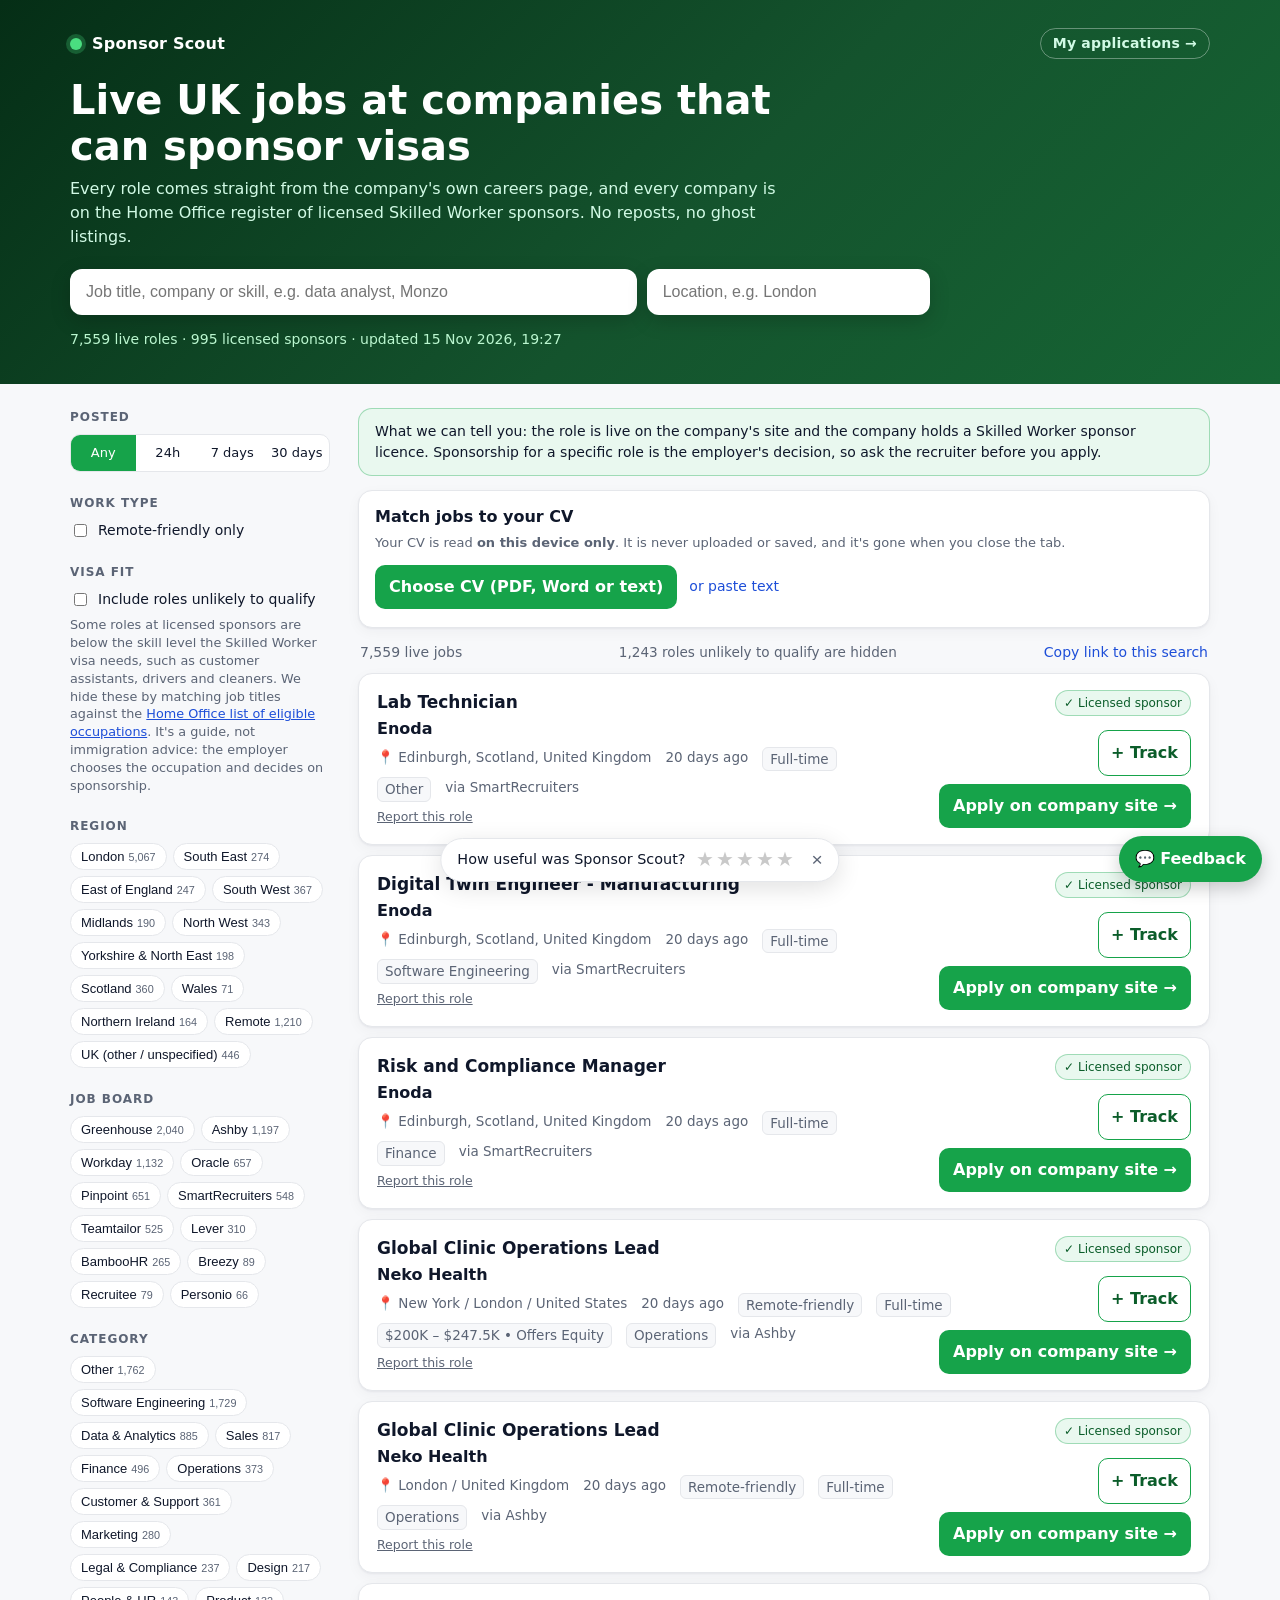
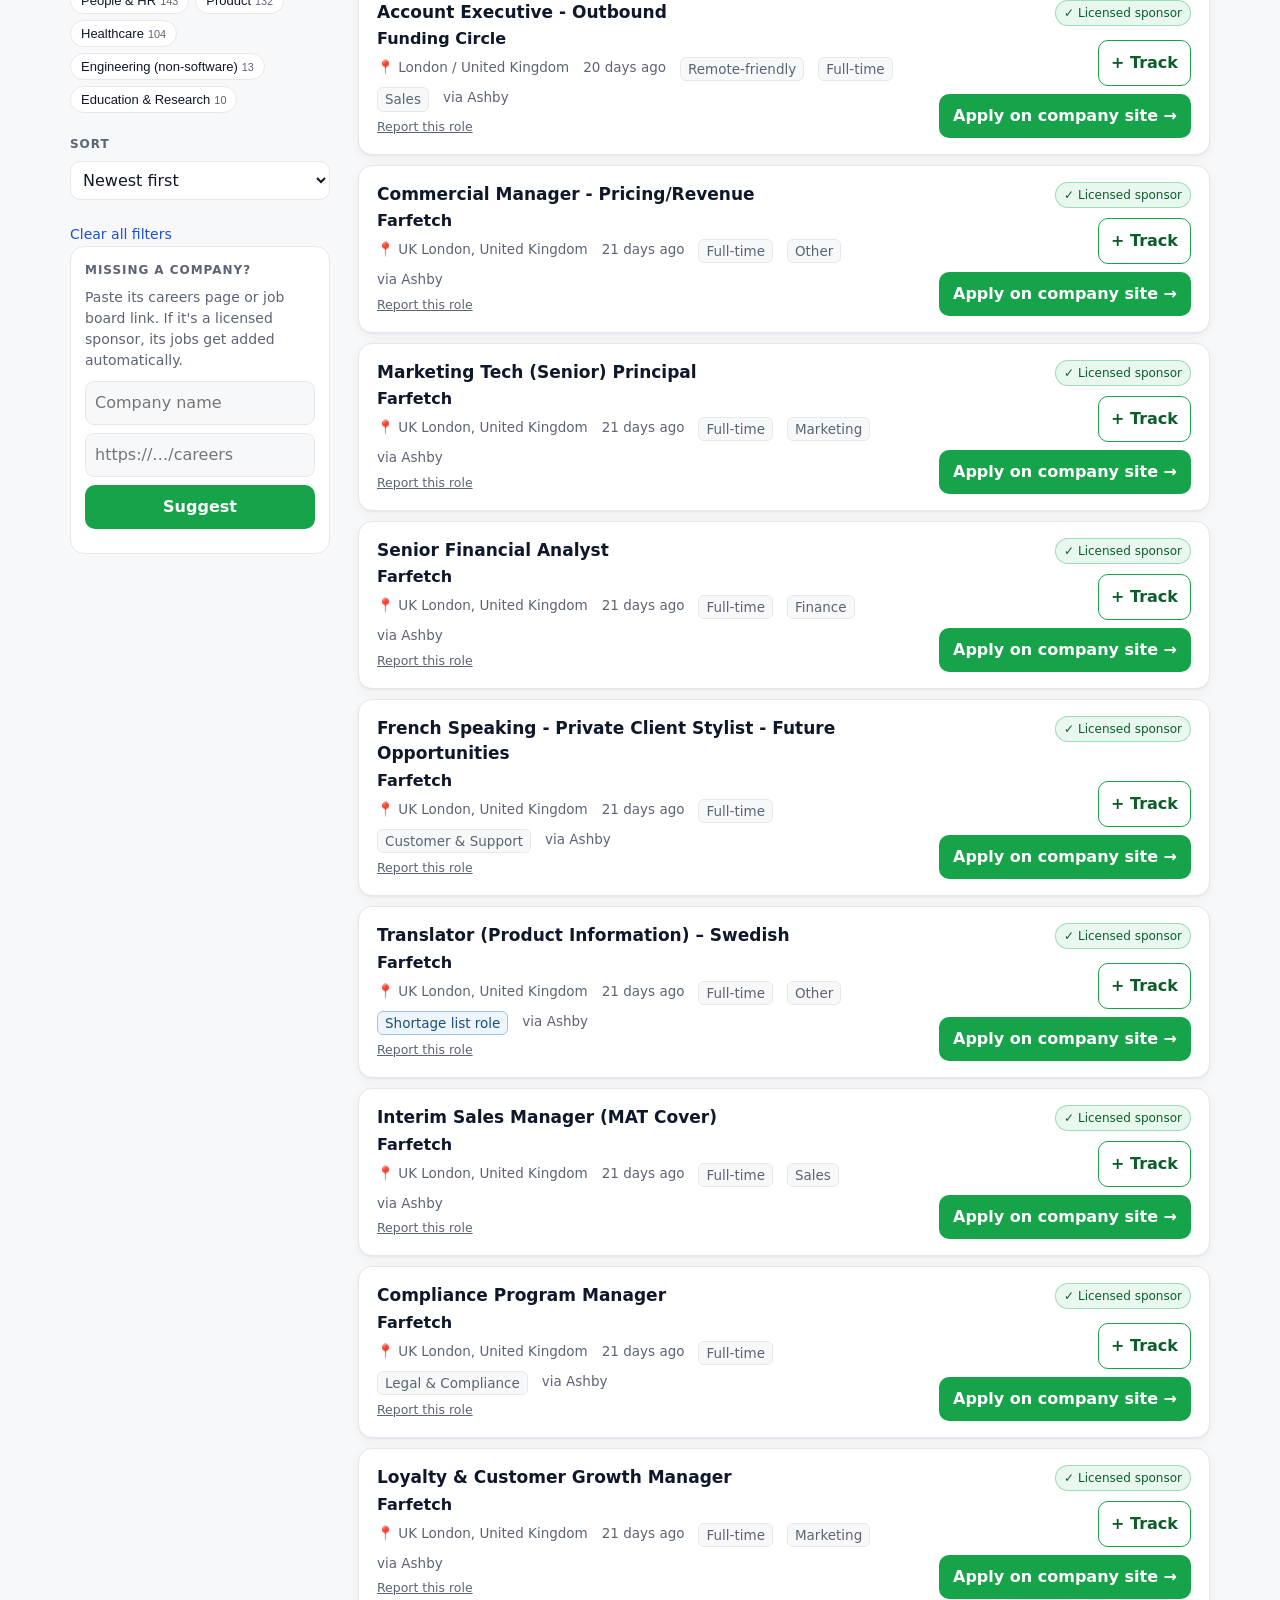
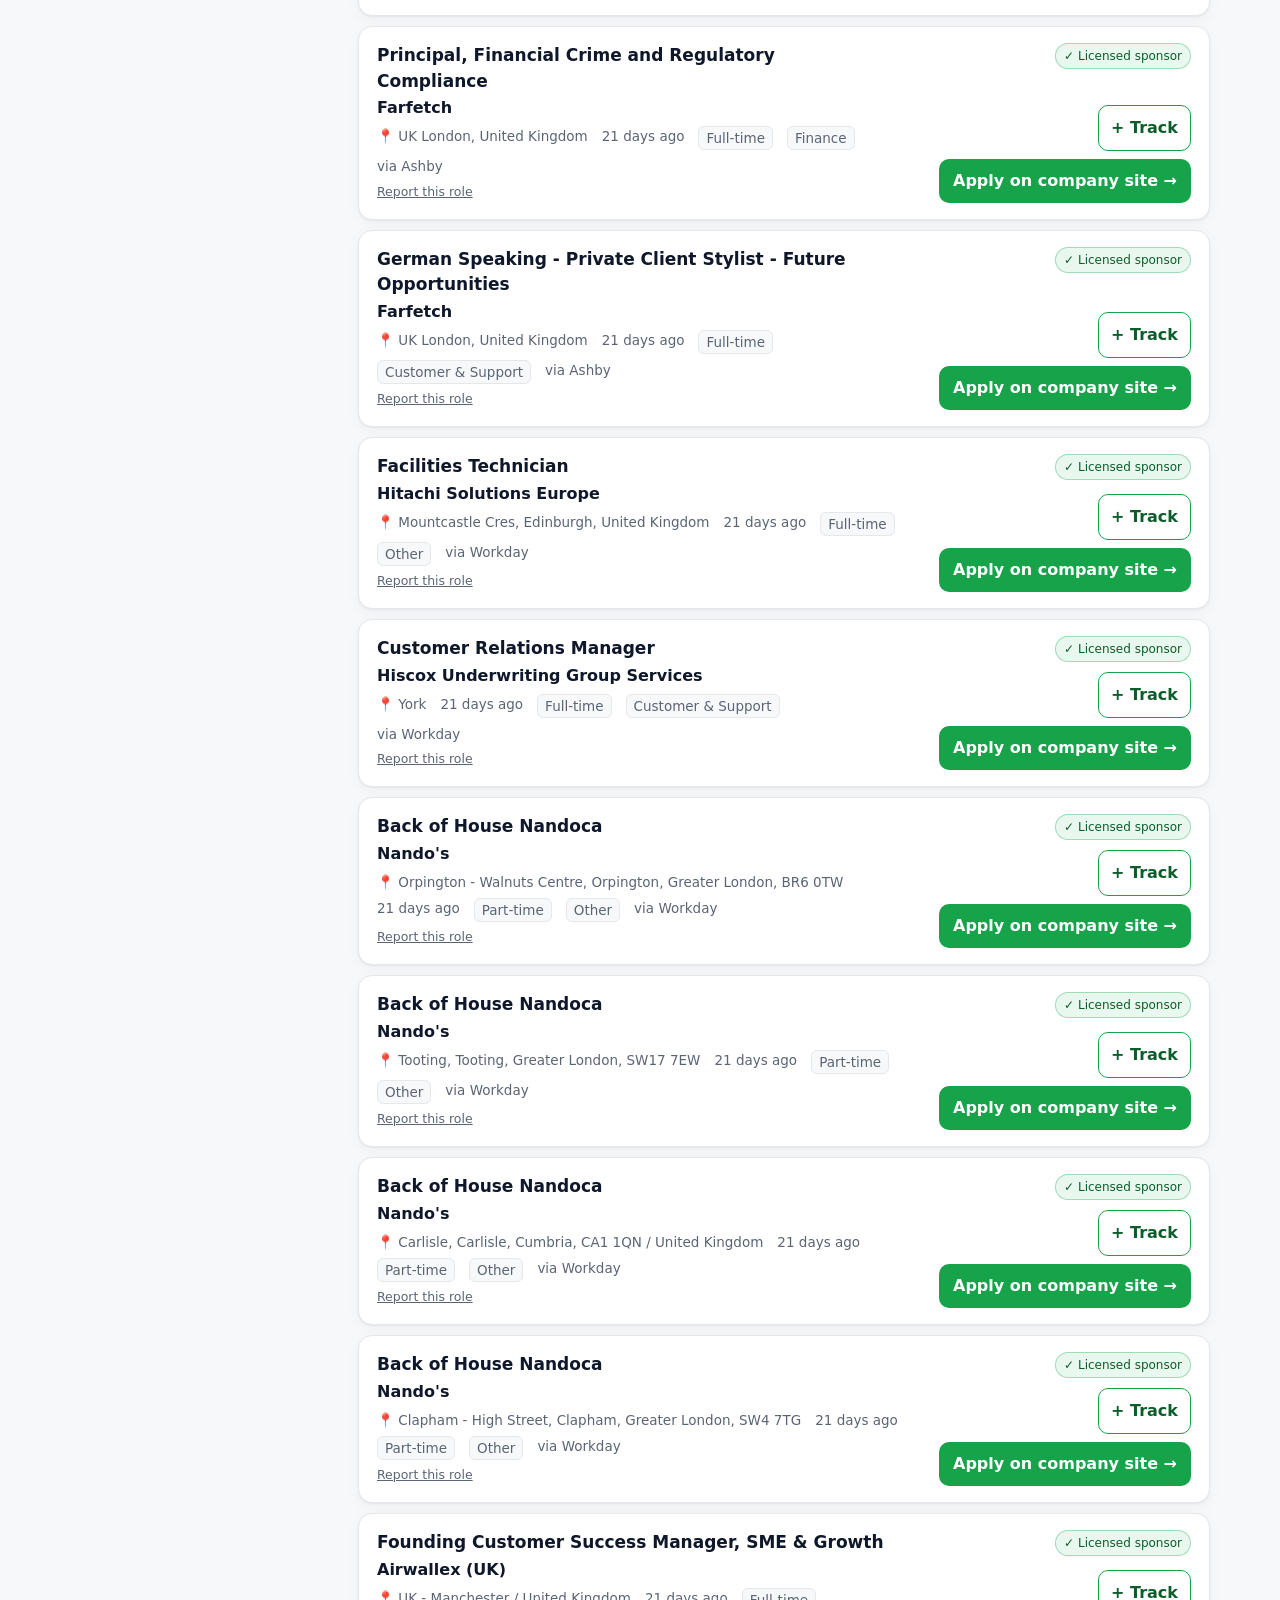
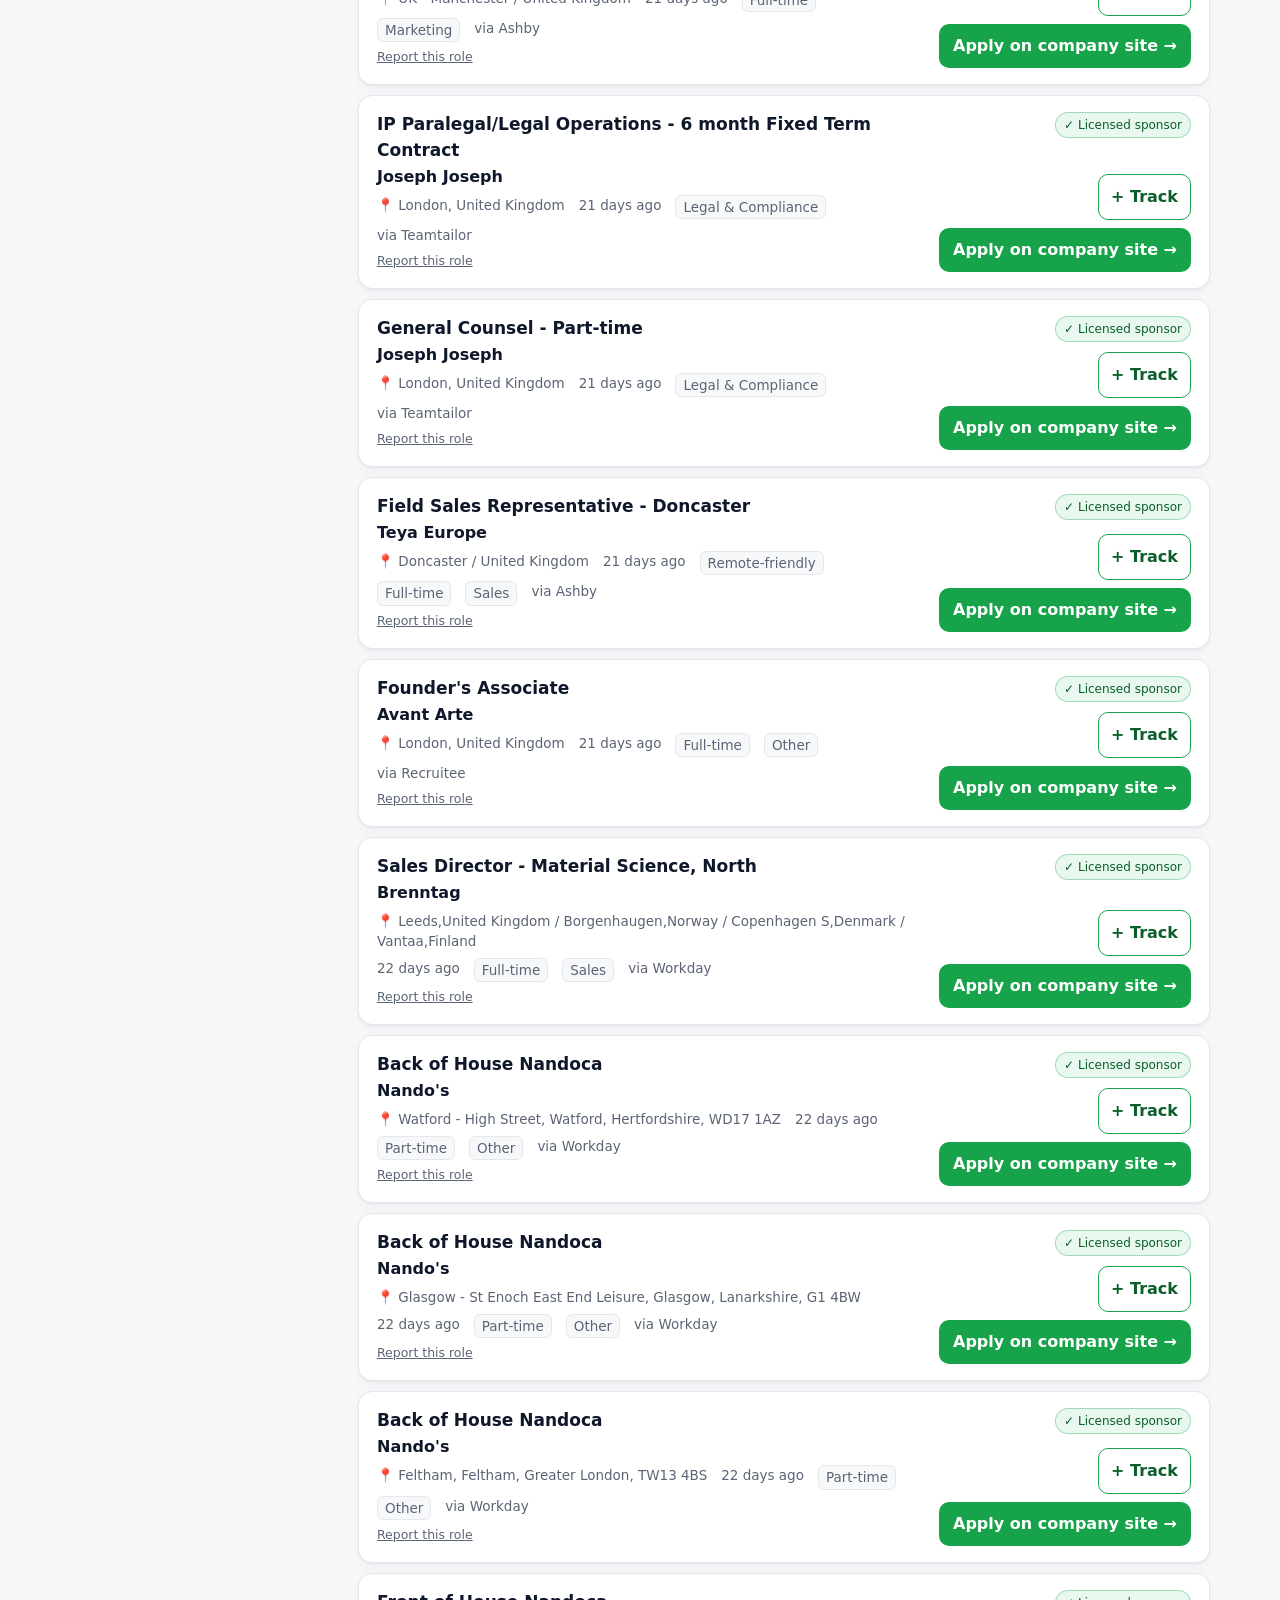
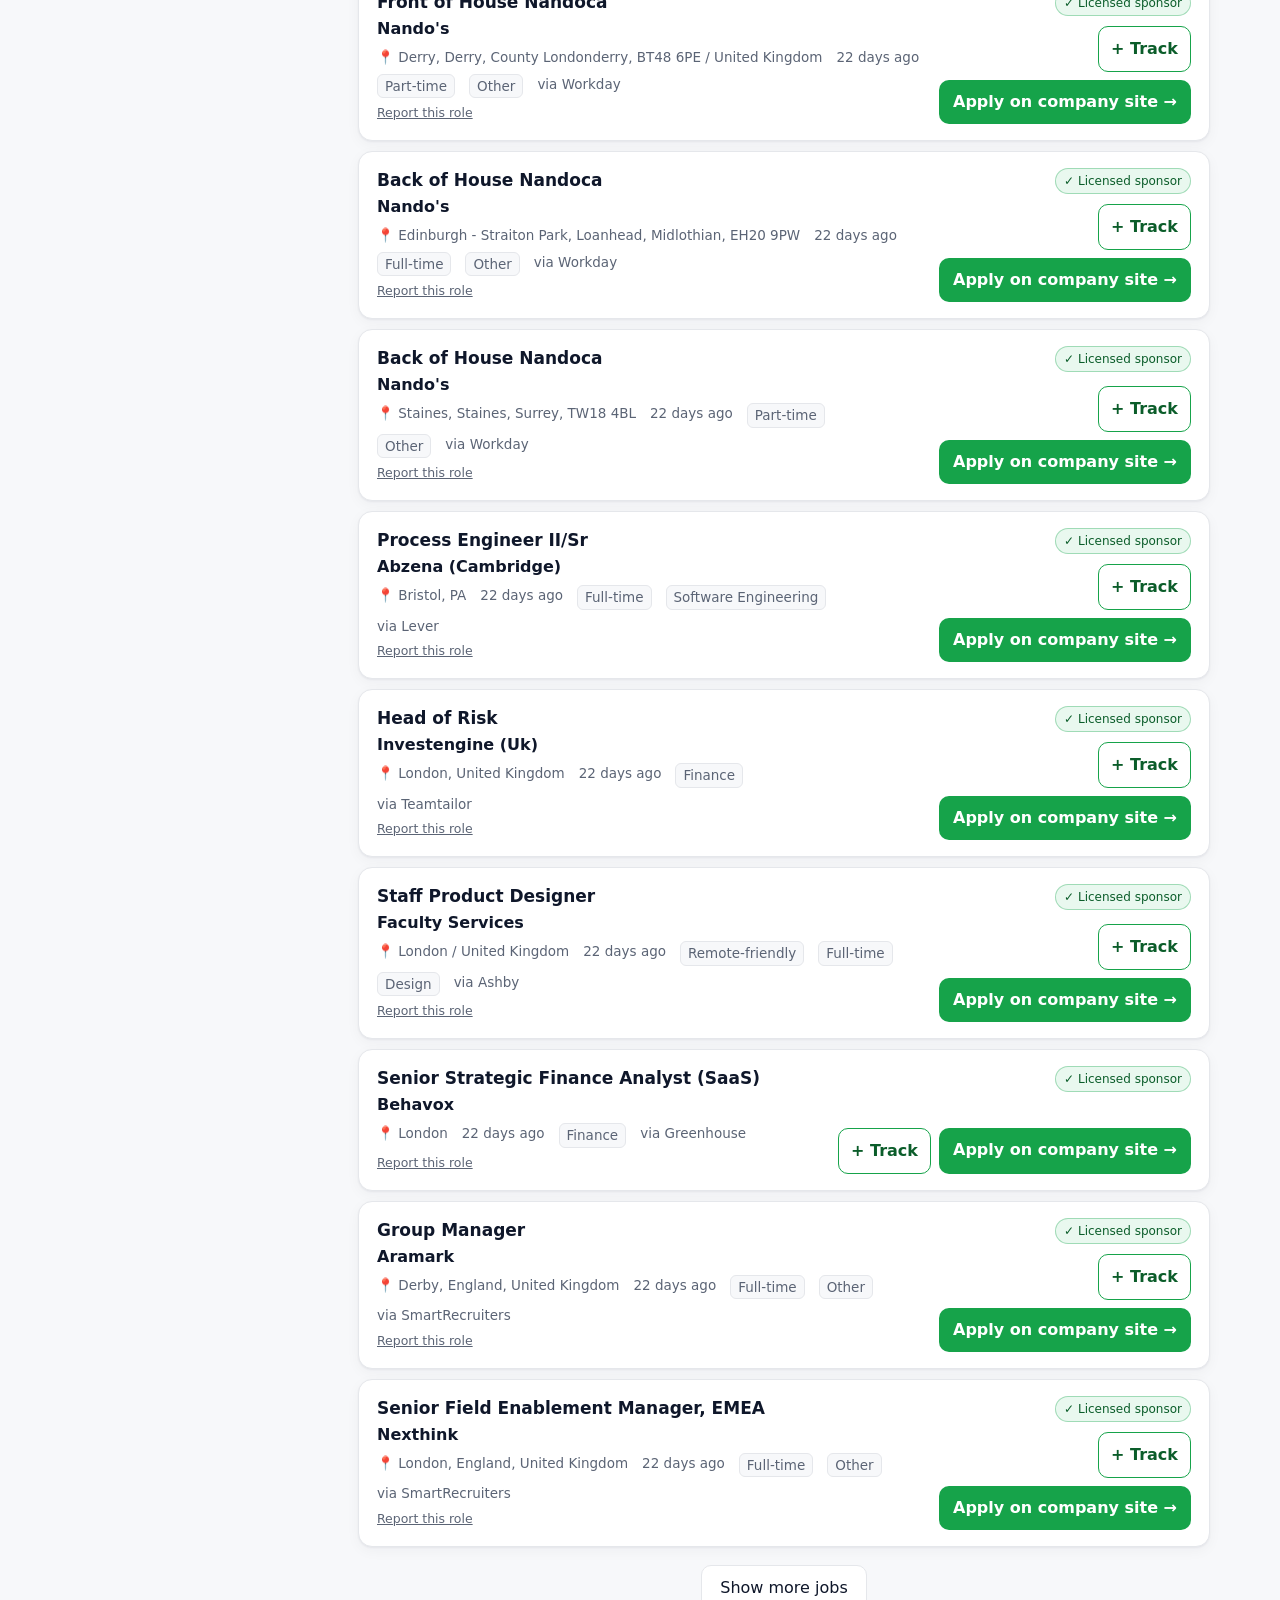
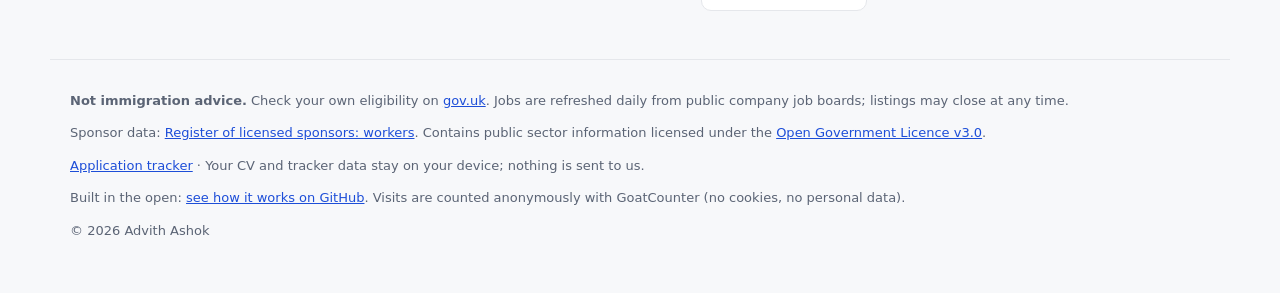
==== site/index.html @ 369f8f0d "Rename SponsorLive to Sponsor Scout (display name only; URL, storage keys and analytics code unchang" ====
<!DOCTYPE html>
<!-- Sponsor Scout by Advith Ashok (github.com/Advith023/sponsor-live-jobs). Copyright (c) 2026 Advith Ashok. All rights reserved. Not licensed for reuse; see LICENSE. -->
<html lang="en-GB">
<head>
<meta name="author" content="Advith Ashok">
<meta name="copyright" content="Copyright (c) 2026 Advith Ashok. All rights reserved.">
<meta charset="utf-8">
<meta name="viewport" content="width=device-width, initial-scale=1">
<title>Sponsor Scout: live UK jobs at licensed visa sponsors</title>
<meta name="description" content="Live UK job openings pulled straight from company career pages, only at employers holding a Skilled Worker sponsor licence. No ghost listings.">
<link rel="canonical" href="https://advith023.github.io/sponsor-live-jobs/">
<meta property="og:type" content="website">
<meta property="og:title" content="Sponsor Scout: live UK jobs at licensed visa sponsors">
<meta property="og:description" content="Free. Live jobs only at UK employers licensed to sponsor visas, straight from their careers pages, updated twice a day.">
<meta property="og:url" content="https://advith023.github.io/sponsor-live-jobs/">
<meta name="twitter:card" content="summary">
<script type="application/ld+json">{"@context":"https://schema.org","@type":"WebSite","name":"Sponsor Scout","url":"https://advith023.github.io/sponsor-live-jobs/","description":"Live UK jobs at employers licensed to sponsor Skilled Worker visas.","creator":{"@type":"Person","name":"Advith Ashok"}}</script>
<link rel="icon" href="data:image/svg+xml,<svg xmlns='http://www.w3.org/2000/svg' viewBox='0 0 32 32'><circle cx='16' cy='16' r='14' fill='%2316a34a'/><circle cx='16' cy='16' r='5' fill='white'/></svg>">
<link rel="stylesheet" href="style.css">
<script src="config.js"></script>
</head>
<body>
<header class="hero">
  <div class="wrap">
    <div class="brand"><span class="dot"></span><span id="siteName">Sponsor Scout</span><a class="navlink" href="tracker/">My applications →</a></div>
    <h1 id="headline">Live UK jobs at companies that can sponsor visas</h1>
    <p class="lede" id="intro">Every role comes straight from the company's own careers page, and every company is on the Home Office register of licensed Skilled Worker sponsors. No reposts, no ghost listings.</p>
    <div class="search">
      <input id="q" type="search" placeholder="Job title, company or skill, e.g. data analyst, Monzo" autocomplete="off" aria-label="Search jobs">
      <input id="loc" type="search" placeholder="Location, e.g. London" autocomplete="off" aria-label="Location" list="locList">
      <datalist id="locList"></datalist>
    </div>
    <div class="stats" id="stats">Loading live jobs…</div>
  </div>
</header>

<main class="wrap layout">
  <aside class="filters" aria-label="Filters">
    <section>
      <h3>Posted</h3>
      <div class="seg" id="age">
        <button data-v="0" class="on">Any</button><button data-v="1">24h</button><button data-v="7">7 days</button><button data-v="30">30 days</button>
      </div>
    </section>
    <section>
      <h3>Work type</h3>
      <label class="chk"><input type="checkbox" id="remote"> Remote-friendly only</label>
    </section>
    <section>
      <h3>Visa fit</h3>
      <label class="chk"><input type="checkbox" id="showAll"> Include roles unlikely to qualify</label>
      <p class="hint">Some roles at licensed sponsors are below the skill level the Skilled Worker visa needs, such as customer assistants, drivers and cleaners. We hide these by matching job titles against the <a href="https://www.gov.uk/guidance/immigration-rules/immigration-rules-appendix-skilled-occupations" target="_blank" rel="noopener">Home Office list of eligible occupations</a>. It's a guide, not immigration advice: the employer chooses the occupation and decides on sponsorship.</p>
    </section>
    <section>
      <h3>Region</h3>
      <div id="regions" class="chips"></div>
    </section>
    <section>
      <h3>Job board</h3>
      <div id="srcs" class="chips"></div>
    </section>
    <section>
      <h3>Category</h3>
      <div id="cats" class="chips"></div>
    </section>
    <section>
      <h3>Sort</h3>
      <select id="sort">
        <option value="new">Newest first</option>
        <option value="company">Company A to Z</option>
        <option value="title">Job title A to Z</option>
        <option value="match" id="sortMatch" disabled>Best CV match</option>
      </select>
    </section>
    <button id="reset" class="link">Clear all filters</button>

    <section class="promo" id="suggestBox">
      <h3>Missing a company?</h3>
      <p>Paste its careers page or job board link. If it's a licensed sponsor, its jobs get added automatically.</p>
      <form id="suggestForm">
        <input name="company" required placeholder="Company name" aria-label="Company name">
        <input name="link" type="url" required placeholder="https://…/careers" aria-label="Careers page link">
        <button type="submit" id="suggestBtn">Suggest</button>
      </form>
      <p id="suggestNote" class="small"></p>
      <p id="suggestMsg" class="small" role="status"></p>
    </section>

    <section class="promo" id="alertBox" hidden>
      <h3>Get new roles by email</h3>
      <form id="alertForm" method="POST" target="_blank">
        <input type="email" name="email" required placeholder="you@example.com" aria-label="Email">
        <input type="hidden" name="search" id="alertSearch">
        <button type="submit">Notify me</button>
      </form>
    </section>
    <section class="promo" id="featureBox" hidden>
      <h3>Hiring?</h3>
      <p>Put your role at the top for sponsored candidates.</p>
      <a id="featureLink" class="btn ghost" target="_blank" rel="noopener">Feature a role</a>
    </section>
  </aside>

  <section class="results">
    <div class="notice" id="noticeText">
      <strong>What we can tell you:</strong> the role is live on the company's site and the company holds a Skilled Worker sponsor licence.
      Sponsorship for a specific role is the employer's decision, so <strong>ask the recruiter</strong> before you apply.
    </div>
    <section class="cvbox" id="cvBox">
      <div class="cvhead">
        <div>
          <strong>Match jobs to your CV</strong>
          <p class="small">Your CV is read <b>on this device only</b>. It is never uploaded or saved, and it's gone when you close the tab.</p>
        </div>
        <div class="cvactions">
          <label class="btn">Choose CV (PDF, Word or text)<input type="file" id="cvFile" accept=".pdf,.docx,.txt,.md" hidden></label>
          <button class="link" id="cvPasteBtn" type="button">or paste text</button>
        </div>
      </div>
      <div id="cvPaste" hidden>
        <textarea id="cvText" rows="6" placeholder="Paste your CV text here"></textarea>
        <button class="btn" id="cvUseText" type="button">Match</button>
      </div>
      <div id="cvResult" class="small" role="status"></div>
    </section>
    <div class="bar"><span id="count"></span><span id="hiddenNote" class="muted" hidden></span><button id="share" class="link">Copy link to this search</button></div>
    <ol id="list" class="list"></ol>
    <div class="more"><button id="moreBtn" hidden>Show more jobs</button></div>
    <div id="empty" class="empty" hidden></div>
  </section>
</main>

<footer class="wrap foot">
  <p><strong>Not immigration advice.</strong> Check your own eligibility on <a href="https://www.gov.uk/skilled-worker-visa" target="_blank" rel="noopener">gov.uk</a>. Jobs are refreshed daily from public company job boards; listings may close at any time.</p>
  <p>Sponsor data: <a id="regLink" href="https://www.gov.uk/government/publications/register-of-licensed-sponsors-workers" target="_blank" rel="noopener">Register of licensed sponsors: workers</a>. Contains public sector information licensed under the <a href="https://www.nationalarchives.gov.uk/doc/open-government-licence/version/3/" target="_blank" rel="noopener">Open Government Licence v3.0</a>.</p>
  <p><a href="tracker/">Application tracker</a> · Your CV and tracker data stay on your device; nothing is sent to us.</p>
  <p>Built in the open: <a href="https://github.com/Advith023/sponsor-live-jobs" target="_blank" rel="noopener">see how it works on GitHub</a>. Visits are counted anonymously with GoatCounter (no cookies, no personal data).</p>
  <p>© <span id="yr"></span> <span id="owner">Advith Ashok</span></p>
</footer>

<div id="rateNudge" class="nudge" hidden role="dialog" aria-label="Rate Sponsor Scout">
  <span>How useful was Sponsor Scout?</span>
  <span class="nstars"><button type="button" data-v="1" aria-label="1 star">★</button><button type="button" data-v="2" aria-label="2 stars">★</button><button type="button" data-v="3" aria-label="3 stars">★</button><button type="button" data-v="4" aria-label="4 stars">★</button><button type="button" data-v="5" aria-label="5 stars">★</button></span>
  <button type="button" id="rateClose" class="nclose" aria-label="Close">×</button>
</div>
<button id="fbOpen" class="fbbtn" hidden>💬 Feedback</button>
<dialog id="fbDialog" class="fbdlg">
  <form id="fbForm" method="dialog">
    <h3>How can we make this better?</h3>
    <p class="small">Anonymous. Please don't include your name or contact details.</p>
    <div id="fbStarsRow" hidden>
      <span class="small">How useful is Sponsor Scout?</span>
      <div id="fbStars" role="group" aria-label="Rating out of 5">
        <button type="button" data-v="1" aria-label="1 star">★</button><button type="button" data-v="2" aria-label="2 stars">★</button><button type="button" data-v="3" aria-label="3 stars">★</button><button type="button" data-v="4" aria-label="4 stars">★</button><button type="button" data-v="5" aria-label="5 stars">★</button>
      </div>
    </div>
    <textarea id="fbText" rows="5" maxlength="1500" placeholder="What's missing, confusing or broken? (optional)"></textarea>
    <div class="fbacts"><button type="button" class="link" id="fbCancel">Cancel</button><button class="btn" id="fbSend">Send</button></div>
    <p id="fbMsg" class="small" role="status"></p>
  </form>
</dialog>

<template id="tpl">
  <li class="job">
    <div class="main">
      <a class="title" target="_blank" rel="noopener"></a>
      <div class="co"></div>
      <div class="meta"></div>
      <button type="button" class="link report" hidden>Report this role</button>
    </div>
    <div class="side">
      <span class="badge ok" title="On the Home Office register of licensed sponsors (Skilled Worker route)">✓ Licensed sponsor</span>
      <div class="match" hidden></div>
      <div class="acts">
        <a class="btn ghost track" target="_blank" rel="noopener" title="Add this job to your application tracker">+ Track</a>
        <a class="btn apply" target="_blank" rel="noopener">Apply on company site →</a>
      </div>
    </div>
  </li>
</template>

<script src="match.js"></script>
<script src="app.js"></script>
<script data-goatcounter="https://advithashoksponsorlive.goatcounter.com/count" async src="//gc.zgo.at/count.js"></script>
</body>
</html>
---- site/style.css ----
/* Sponsor Scout by Advith Ashok (github.com/Advith023/sponsor-live-jobs). Copyright (c) 2026 Advith Ashok. All rights reserved. Not licensed for reuse; see LICENSE. */
:root{
  --bg:#f7f8fa;--card:#fff;--ink:#0f172a;--muted:#5b6475;--line:#e5e7eb;
  --brand:#16a34a;--brand-ink:#0b5d2a;--brand-soft:#e9f8ef;--accent:#1d4ed8;
  --radius:14px;--shadow:0 1px 2px rgba(15,23,42,.05),0 4px 14px rgba(15,23,42,.04);
}
@media (prefers-color-scheme:dark){
  :root{--bg:#0b0f17;--card:#121826;--ink:#e6e9ef;--muted:#9aa3b2;--line:#222b3b;--brand-soft:#0f2a1a;--brand-ink:#86efac;--accent:#93b4ff}
}
*{box-sizing:border-box}
html{-webkit-text-size-adjust:100%}
body{margin:0;font:16px/1.5 system-ui,-apple-system,"Segoe UI",Roboto,Inter,sans-serif;background:var(--bg);color:var(--ink)}
a{color:var(--accent)}
.wrap{max-width:1180px;margin:0 auto;padding:0 20px}

.hero{background:linear-gradient(135deg,#052e16 0%,#14532d 55%,#166534 100%);color:#fff;padding:28px 0 34px}
.brand{display:flex;align-items:center;gap:10px;font-weight:700;letter-spacing:.2px}
.dot{width:12px;height:12px;border-radius:50%;background:#4ade80;box-shadow:0 0 0 4px rgba(74,222,128,.25);animation:pulse 2s infinite}
@keyframes pulse{50%{box-shadow:0 0 0 8px rgba(74,222,128,0)}}
.hero h1{font-size:clamp(26px,4vw,40px);line-height:1.15;margin:18px 0 8px;max-width:760px}
.lede{color:#d1fae5;max-width:720px;margin:0 0 20px}
.search{display:grid;grid-template-columns:2fr 1fr;gap:10px;max-width:860px}
.search input{width:100%;padding:14px 16px;border-radius:12px;border:0;font-size:16px;background:#fff;color:#0f172a;box-shadow:0 6px 20px rgba(0,0,0,.18)}
.search input:focus{outline:3px solid #4ade80}
.stats{margin-top:14px;color:#bbf7d0;font-size:14px}

.layout{display:grid;grid-template-columns:260px 1fr;gap:28px;padding-top:24px;padding-bottom:30px}
.filters section{margin-bottom:22px}
.filters h3{font-size:12px;text-transform:uppercase;letter-spacing:.08em;color:var(--muted);margin:0 0 8px}
.seg{display:flex;background:var(--card);border:1px solid var(--line);border-radius:10px;overflow:hidden}
.seg button{flex:1;border:0;background:none;padding:8px 4px;font:inherit;font-size:13px;color:var(--ink);cursor:pointer}
.seg button.on{background:var(--brand);color:#fff}
.chips{display:flex;flex-wrap:wrap;gap:6px}
.chip{border:1px solid var(--line);background:var(--card);color:var(--ink);border-radius:999px;padding:5px 10px;font-size:13px;cursor:pointer}
.chip.on{background:var(--brand-soft);border-color:var(--brand);color:var(--brand-ink);font-weight:600}
.chip small{color:var(--muted);margin-left:4px}
.chk{display:flex;gap:8px;align-items:center;font-size:14px;cursor:pointer}
select{width:100%;padding:8px;border-radius:10px;border:1px solid var(--line);background:var(--card);color:var(--ink);font:inherit}
.link{background:none;border:0;color:var(--accent);cursor:pointer;font:inherit;font-size:14px;padding:0}
.promo{background:var(--card);border:1px solid var(--line);border-radius:var(--radius);padding:14px}
.promo p{margin:0 0 10px;font-size:14px;color:var(--muted)}
.promo form{display:flex;flex-direction:column;gap:8px}
.promo input{padding:9px;border-radius:9px;border:1px solid var(--line);background:var(--bg);color:var(--ink);font:inherit}
.promo button,.btn{display:inline-block;text-align:center;text-decoration:none;border:0;border-radius:10px;padding:10px 14px;font:inherit;font-weight:600;cursor:pointer;background:var(--brand);color:#fff}
.btn.ghost{background:transparent;color:var(--brand-ink);border:1px solid var(--brand)}

.notice{background:var(--brand-soft);border:1px solid rgba(22,163,74,.35);border-radius:var(--radius);padding:12px 16px;font-size:14px;margin-bottom:14px}
.bar{display:flex;justify-content:space-between;align-items:center;margin:4px 2px 10px;color:var(--muted);font-size:14px}
.list{list-style:none;margin:0;padding:0;display:flex;flex-direction:column;gap:10px}
.job{display:flex;justify-content:space-between;gap:16px;background:var(--card);border:1px solid var(--line);border-radius:var(--radius);padding:16px 18px;box-shadow:var(--shadow);transition:border-color .15s,transform .15s}
.job:hover{border-color:var(--brand);transform:translateY(-1px)}
.title{font-weight:700;font-size:17px;color:var(--ink);text-decoration:none}
.title:hover{text-decoration:underline}
.co{font-weight:600;color:var(--ink);margin-top:2px}
.meta{display:flex;flex-wrap:wrap;gap:6px 14px;color:var(--muted);font-size:13.5px;margin-top:6px}
.meta .tag{background:var(--bg);border:1px solid var(--line);border-radius:6px;padding:1px 7px}
.meta .new{color:var(--brand-ink);font-weight:700}
.side{display:flex;flex-direction:column;align-items:flex-end;justify-content:space-between;gap:10px;min-width:190px}
.badge{font-size:12px;padding:3px 8px;border-radius:999px;white-space:nowrap}
.badge.ok{background:var(--brand-soft);color:var(--brand-ink);border:1px solid rgba(22,163,74,.35)}
.apply{white-space:nowrap}
.more{text-align:center;margin:18px 0}
.more button{background:var(--card);color:var(--ink);border:1px solid var(--line);border-radius:10px;padding:10px 18px;font:inherit;cursor:pointer}
.empty{text-align:center;color:var(--muted);padding:40px 10px;background:var(--card);border:1px dashed var(--line);border-radius:var(--radius)}
.foot{color:var(--muted);font-size:13px;border-top:1px solid var(--line);padding-top:18px;padding-bottom:40px}

@media (max-width:860px){
  .layout{grid-template-columns:1fr}
  .filters{order:2}
  .search{grid-template-columns:1fr}
  .job{flex-direction:column}
  .side{flex-direction:row;align-items:center;min-width:0}
}

/* nav, CV matcher, match badges, tracker link, suggestions */
.brand .navlink{margin-left:auto;color:#d1fae5;font-weight:600;font-size:14px;text-decoration:none;border:1px solid rgba(255,255,255,.35);border-radius:999px;padding:4px 12px}
.brand .navlink:hover{background:rgba(255,255,255,.1)}
.small{font-size:13px;color:var(--muted);margin:4px 0 0}
.cvbox{background:var(--card);border:1px solid var(--line);border-radius:var(--radius);padding:14px 16px;margin-bottom:14px;box-shadow:var(--shadow)}
.cvhead{display:flex;justify-content:space-between;align-items:center;gap:12px;flex-wrap:wrap}
.cvactions{display:flex;align-items:center;gap:12px;flex-wrap:wrap}
.cvbox textarea{width:100%;margin:10px 0 8px;padding:10px;border-radius:10px;border:1px solid var(--line);background:var(--bg);color:var(--ink);font:inherit;font-size:14px}
#cvResult p{margin:8px 0 4px}
.caution{background:#fff7ed;border:1px solid #fdba74;color:#7c2d12;border-radius:10px;padding:8px 10px}
@media (prefers-color-scheme:dark){.caution{background:#2a1708;border-color:#9a3412;color:#fed7aa}}
.match{font-size:12.5px;text-align:right;max-width:260px;border-radius:10px;padding:6px 8px;border:1px solid var(--line)}
.match strong{display:block;font-size:13.5px}
.match .why{color:var(--muted);margin-top:2px}
.match.hi{border-color:#16a34a;background:var(--brand-soft)}
.match.mid{border-color:#ca8a04}
.match.lo{opacity:.85}
.acts{display:flex;gap:8px;flex-wrap:wrap;justify-content:flex-end}
.btn.track{padding:10px 12px;white-space:nowrap}
#suggestBox input{width:100%}
@media (max-width:860px){.match{text-align:left;max-width:none}.acts{justify-content:flex-start}.side{flex-wrap:wrap}}
.yrs input{width:80px;margin-left:6px;padding:4px 6px;border-radius:8px;border:1px solid var(--line);background:var(--bg);color:var(--ink);font:inherit}
.fbbtn{position:fixed;right:18px;bottom:18px;z-index:20;border:0;border-radius:999px;padding:11px 16px;font:inherit;font-weight:700;background:var(--brand);color:#fff;box-shadow:0 6px 18px rgba(0,0,0,.2);cursor:pointer}
.fbdlg{border:1px solid var(--line);border-radius:var(--radius);padding:18px;width:min(460px,92vw);background:var(--card);color:var(--ink)}
.fbdlg::backdrop{background:rgba(0,0,0,.45)}
.fbdlg h3{margin:0 0 4px}
.fbdlg textarea{width:100%;margin:8px 0;padding:10px;border-radius:10px;border:1px solid var(--line);background:var(--bg);color:var(--ink);font:inherit}
.fbacts{display:flex;justify-content:flex-end;gap:14px;align-items:center}
#fbStars{display:flex;gap:4px;margin:4px 0 2px}
#fbStars button{border:0;background:none;font-size:28px;line-height:1;cursor:pointer;color:#c9d2ce;padding:0 2px}
#fbStars button.on{color:#f5a524}
/* visa fit */
.meta .tag.info{border-color:#9cc3e6;background:#eef5fc;color:#1d4f7a}
.meta .tag.warn{border-color:#e6c08a;background:#fdf5e9;color:#7a4b10}
.filters .hint{font-size:.8rem;line-height:1.4;color:var(--muted,#666);margin:.4rem 0 0}
#hiddenNote{margin-left:.6rem;font-size:.85rem;color:var(--muted,#666)}
@media (prefers-color-scheme:dark){.meta .tag.info{background:#10243a;color:#9cc8f0;border-color:#24496e}.meta .tag.warn{background:#2e2110;color:#f0c98a;border-color:#6b4a1d}}
.job .report{font-size:.78rem;color:var(--muted);margin-top:6px;padding:0;background:none;border:0;cursor:pointer;text-decoration:underline}
.job .report:disabled{cursor:default;text-decoration:none}
.nudge{position:fixed;left:50%;bottom:18px;transform:translateX(-50%);z-index:30;display:flex;align-items:center;gap:10px;background:var(--card,#fff);border:1px solid var(--line,#ddd);border-radius:999px;padding:8px 10px 8px 16px;box-shadow:0 6px 24px rgba(0,0,0,.12);font-size:.9rem;max-width:calc(100% - 24px)}
.nudge .nstars button{background:none;border:0;font-size:1.25rem;color:#c9c9c9;cursor:pointer;padding:0 1px}
.nudge .nstars:hover button{color:#f2b01e}.nudge .nstars button:hover~button{color:#c9c9c9}
.nudge .nclose{background:none;border:0;font-size:1.2rem;color:var(--muted,#777);cursor:pointer}
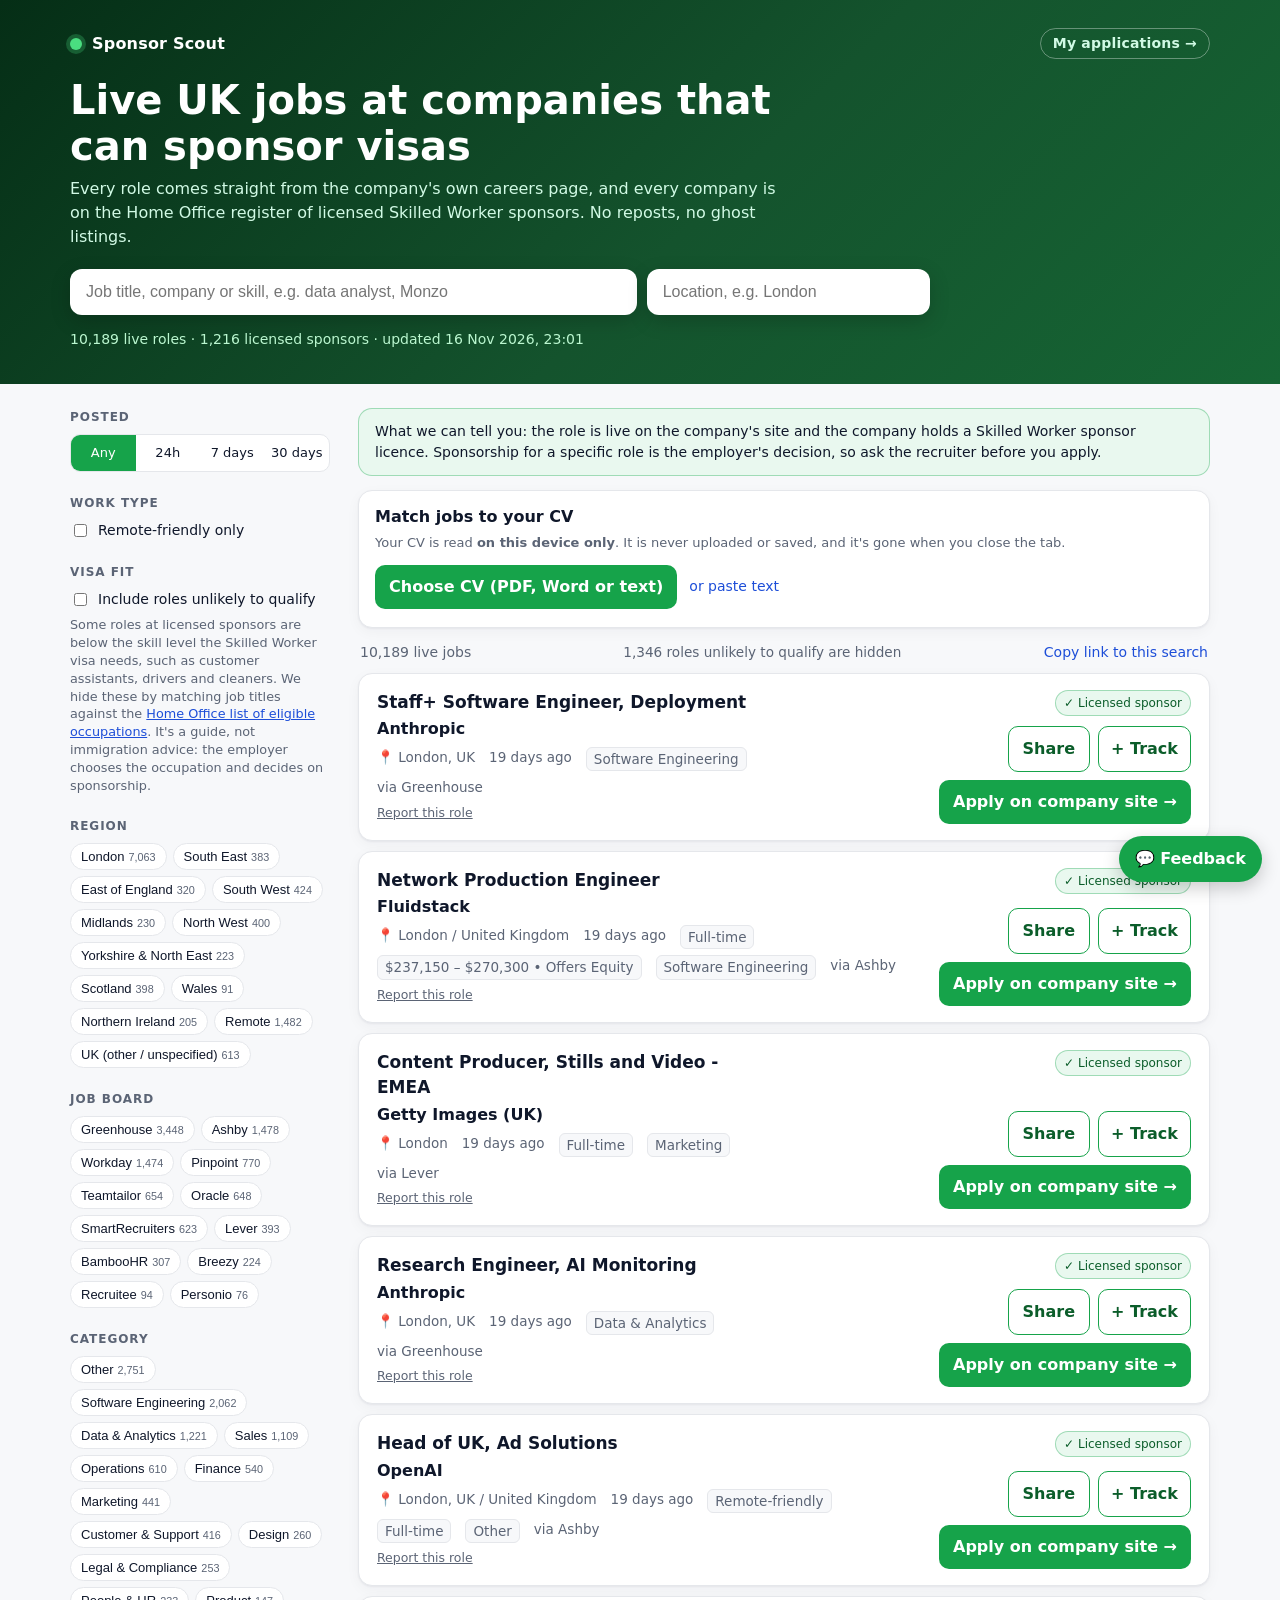
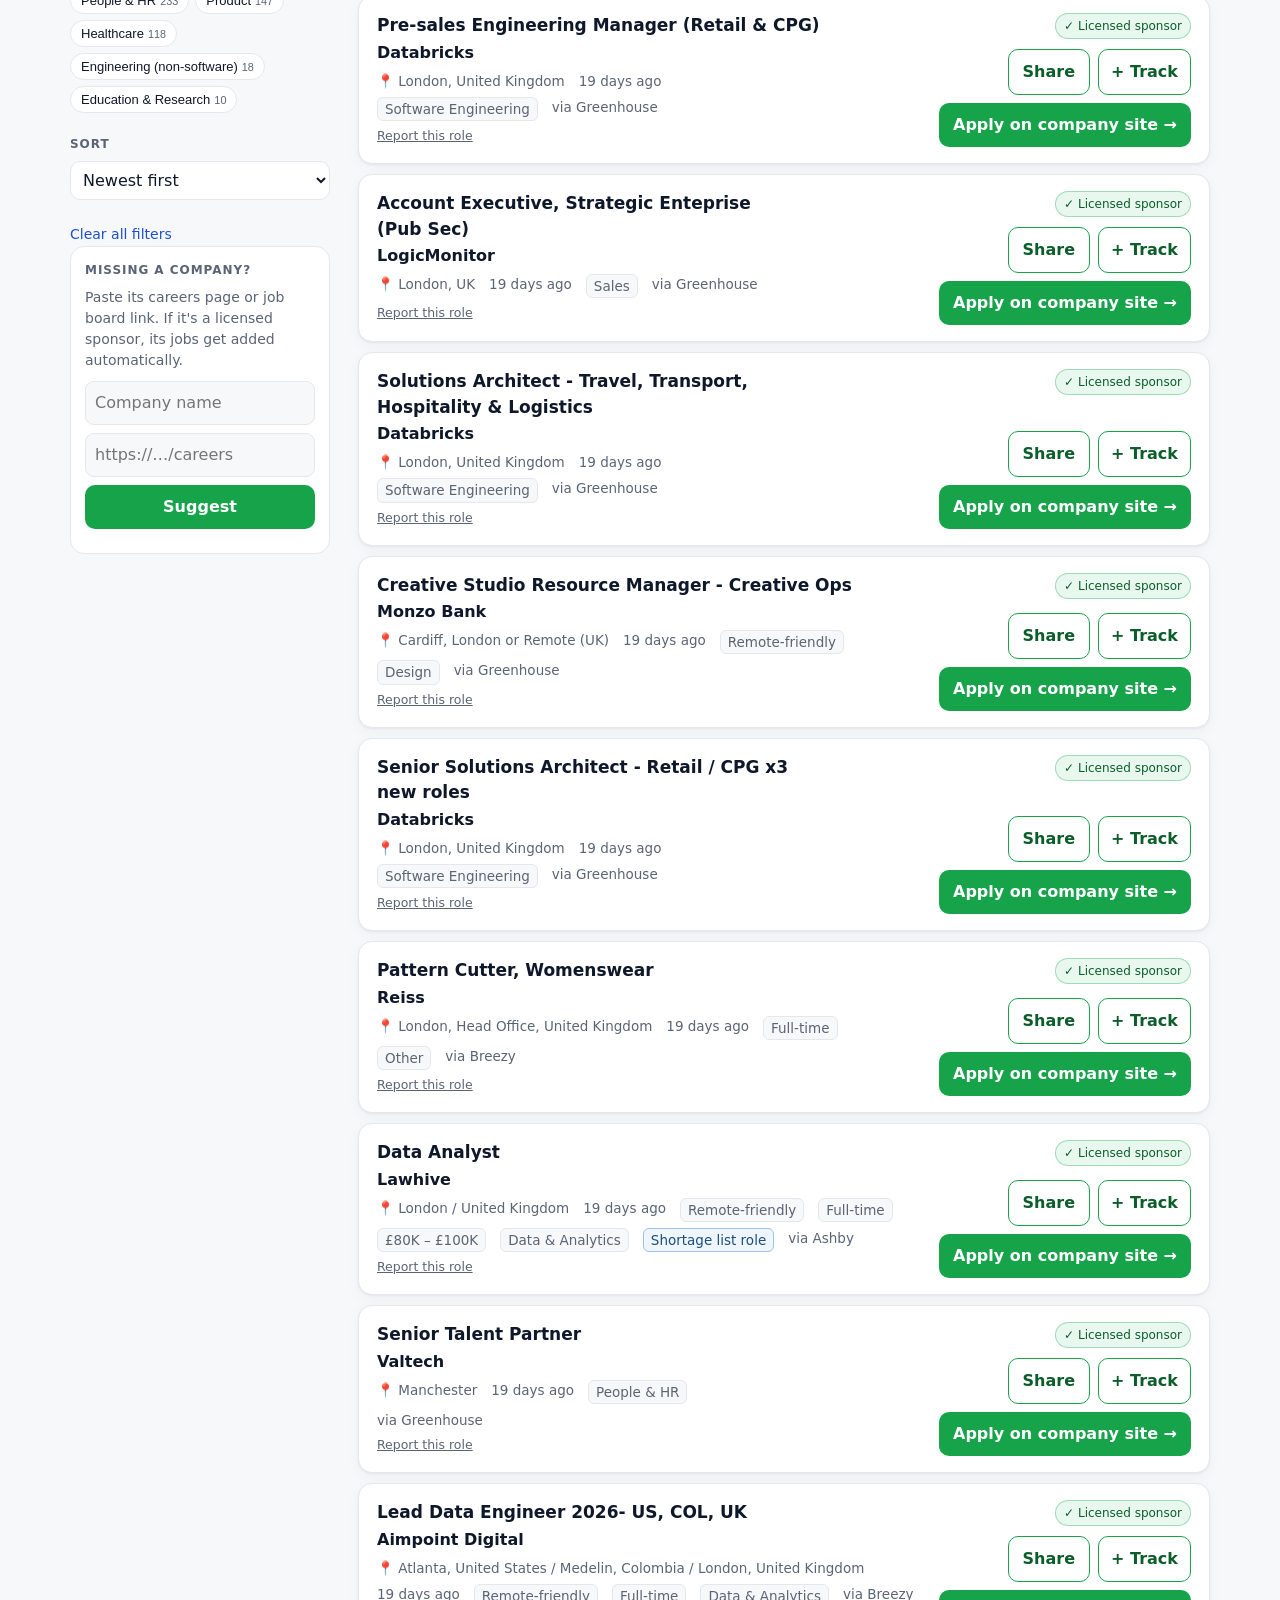
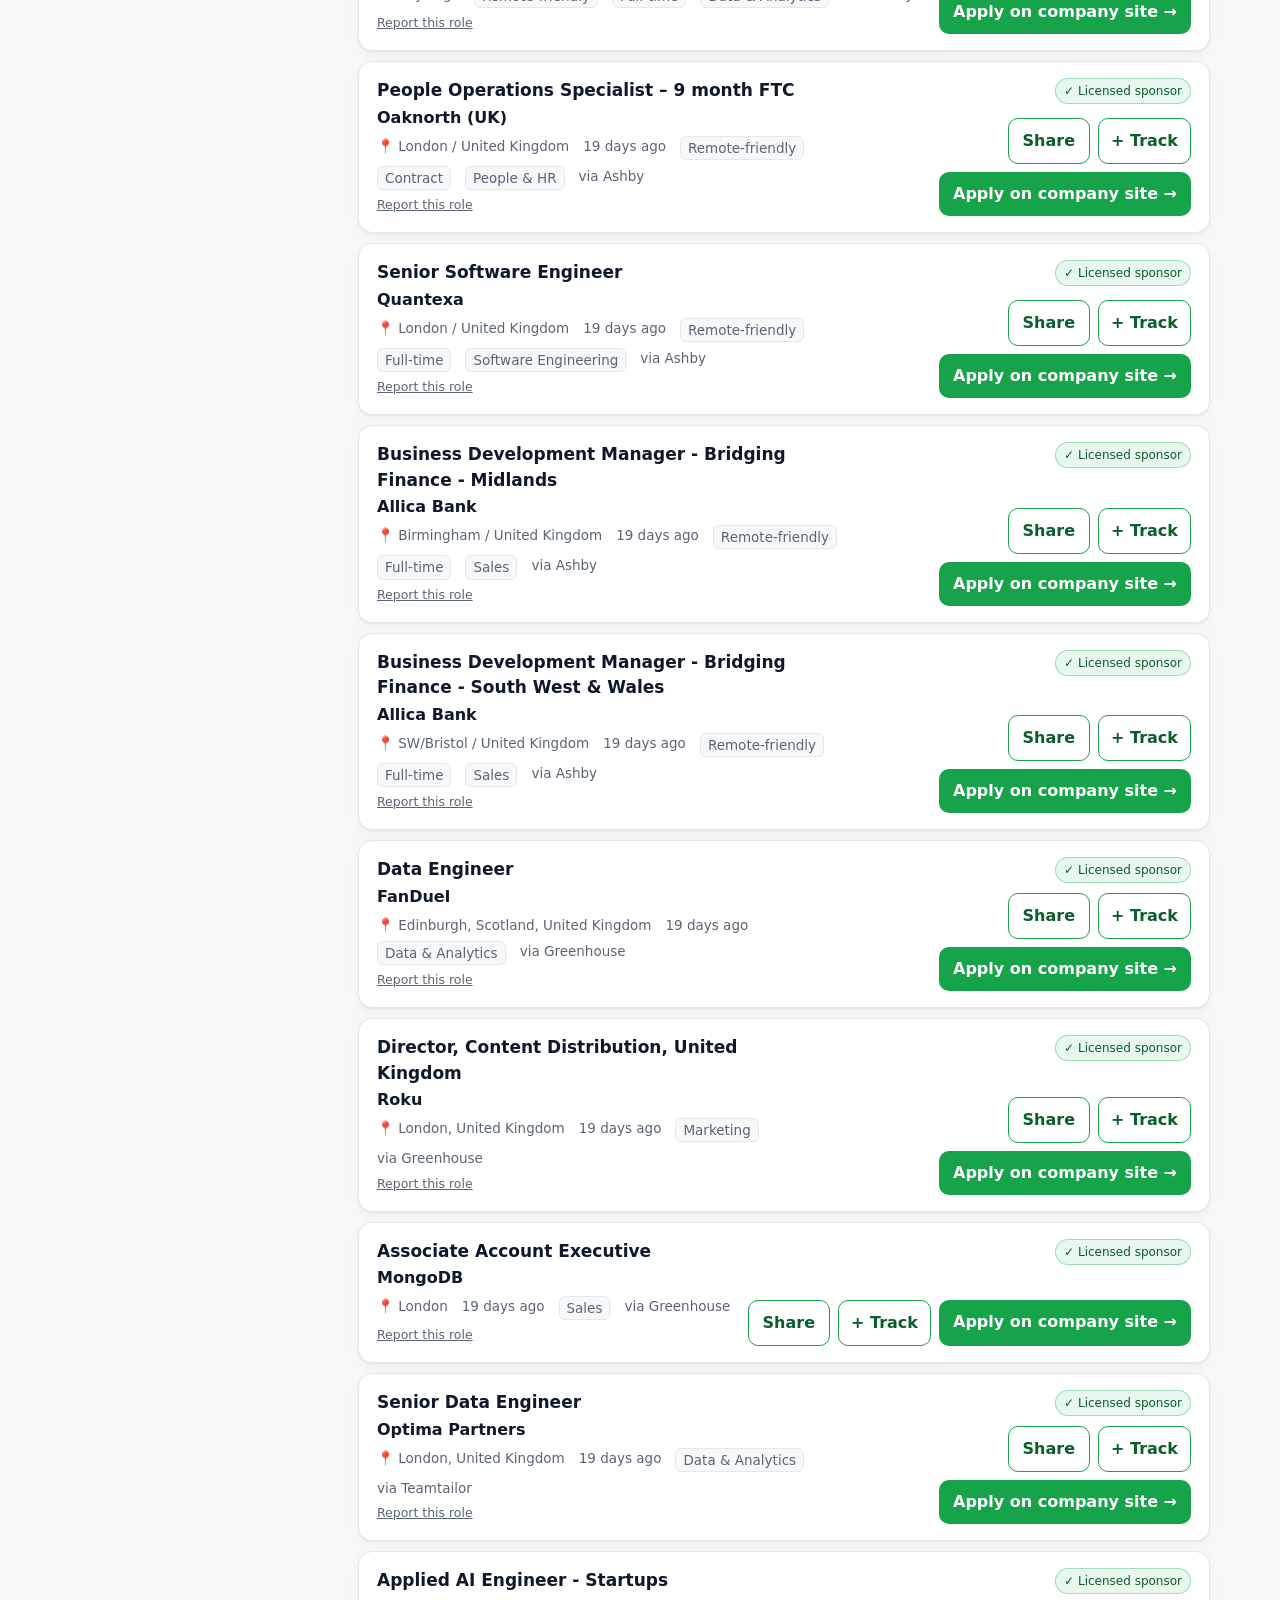
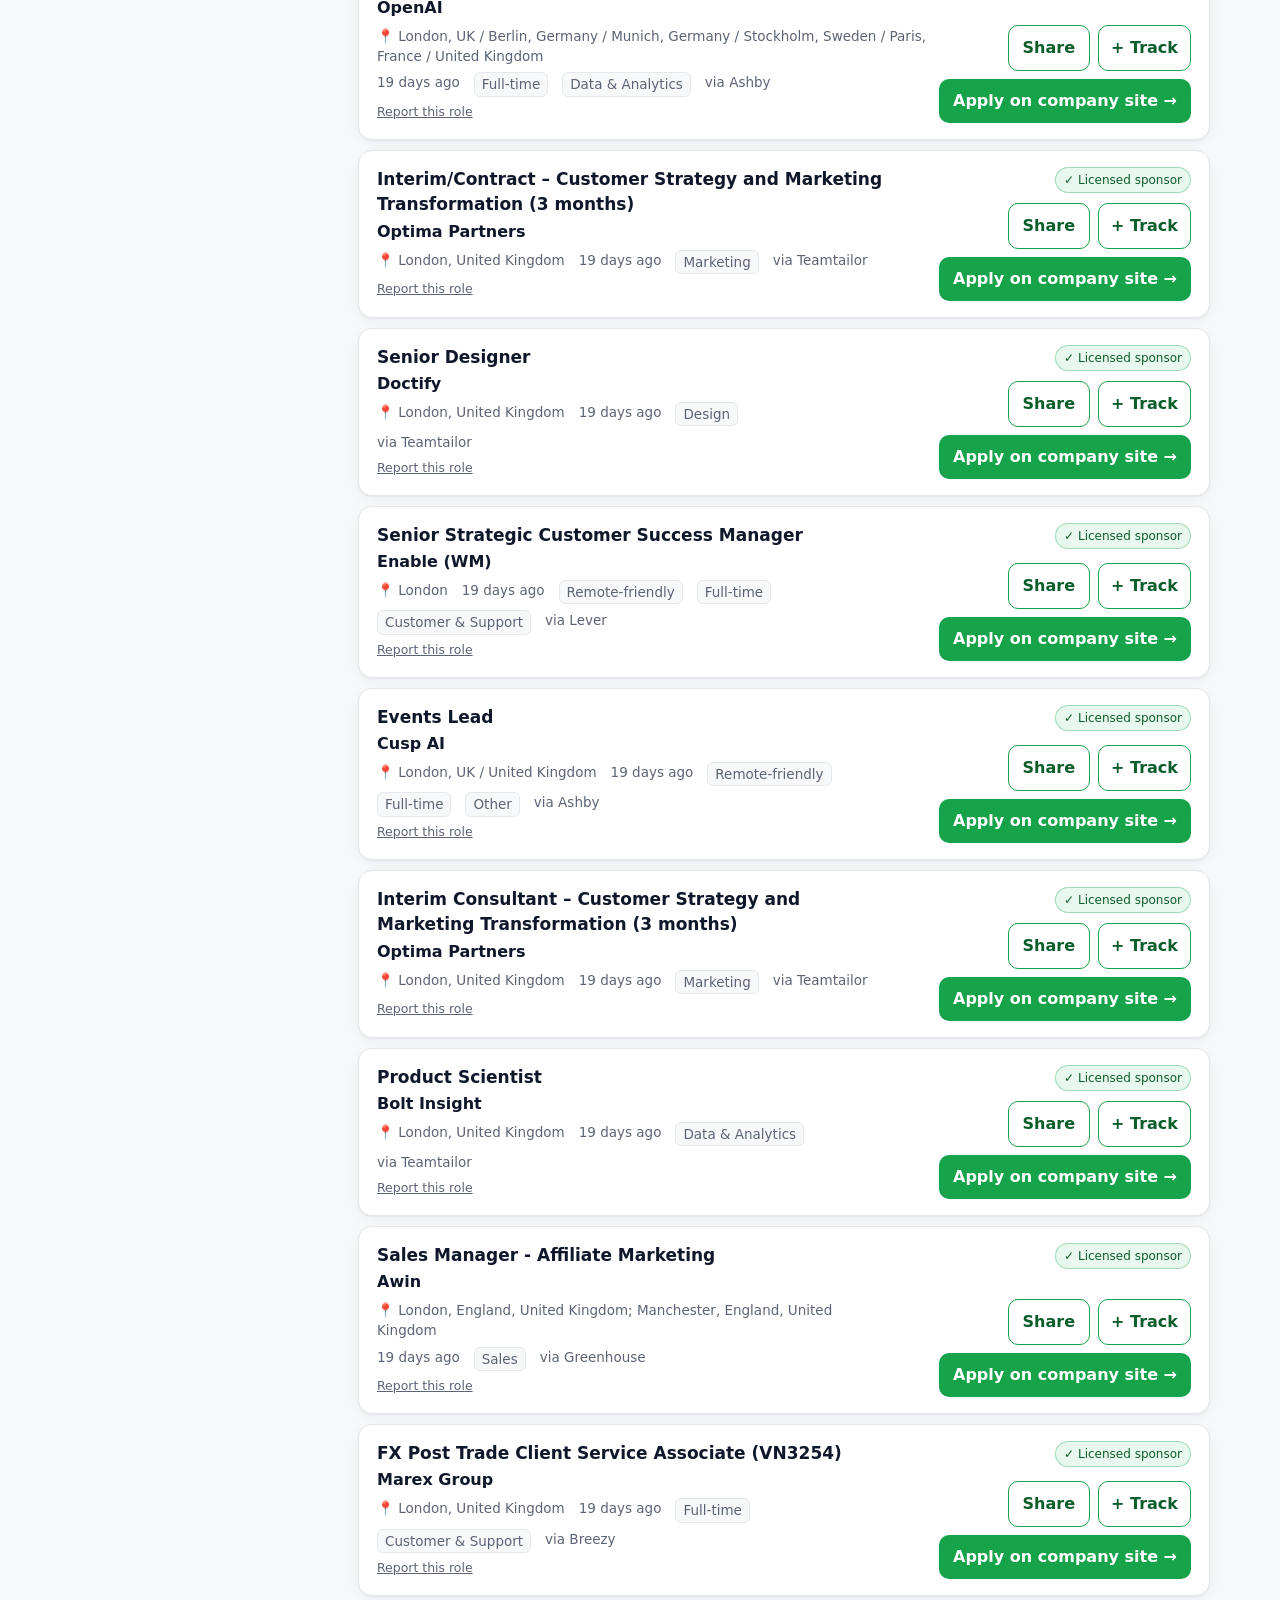
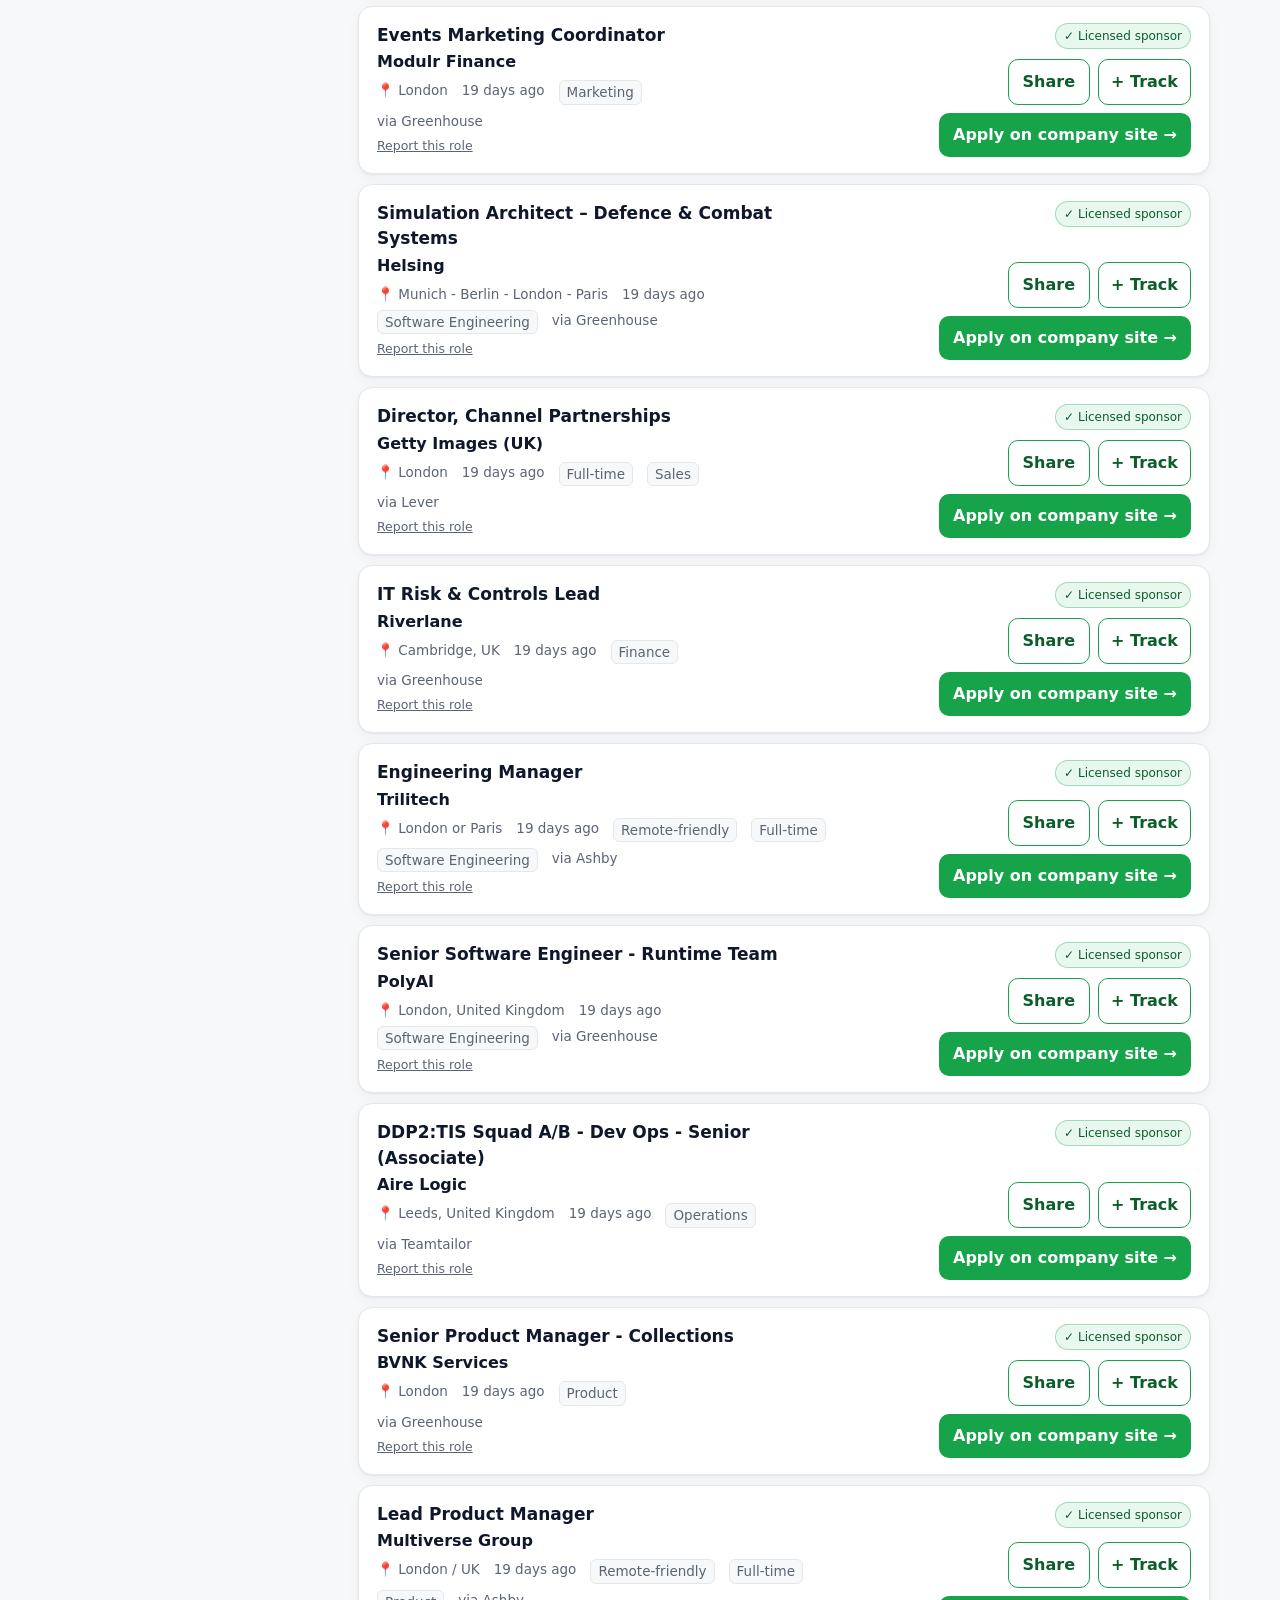
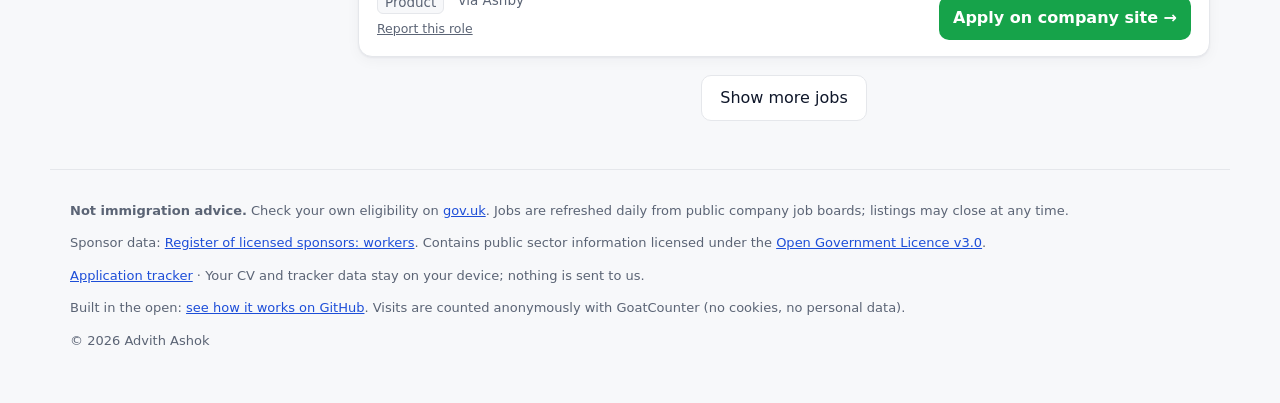
==== commit 11800371: "Add share button on job cards and per-job apply tracking - Share button uses Web Share API on mobile" ====
--- a/site/index.html
+++ b/site/index.html
@@ -172,6 +172,7 @@
       <span class="badge ok" title="On the Home Office register of licensed sponsors (Skilled Worker route)">✓ Licensed sponsor</span>
       <div class="match" hidden></div>
       <div class="acts">
+        <button type="button" class="btn ghost share" title="Share this job">Share</button>
         <a class="btn ghost track" target="_blank" rel="noopener" title="Add this job to your application tracker">+ Track</a>
         <a class="btn apply" target="_blank" rel="noopener">Apply on company site →</a>
       </div>
--- a/site/style.css
+++ b/site/style.css
@@ -112,6 +112,7 @@
 .job .report{font-size:.78rem;color:var(--muted);margin-top:6px;padding:0;background:none;border:0;cursor:pointer;text-decoration:underline}
 .job .report:disabled{cursor:default;text-decoration:none}
 .nudge{position:fixed;left:50%;bottom:18px;transform:translateX(-50%);z-index:30;display:flex;align-items:center;gap:10px;background:var(--card,#fff);border:1px solid var(--line,#ddd);border-radius:999px;padding:8px 10px 8px 16px;box-shadow:0 6px 24px rgba(0,0,0,.12);font-size:.9rem;max-width:calc(100% - 24px)}
+.nudge[hidden]{display:none}
 .nudge .nstars button{background:none;border:0;font-size:1.25rem;color:#c9c9c9;cursor:pointer;padding:0 1px}
 .nudge .nstars:hover button{color:#f2b01e}.nudge .nstars button:hover~button{color:#c9c9c9}
 .nudge .nclose{background:none;border:0;font-size:1.2rem;color:var(--muted,#777);cursor:pointer}
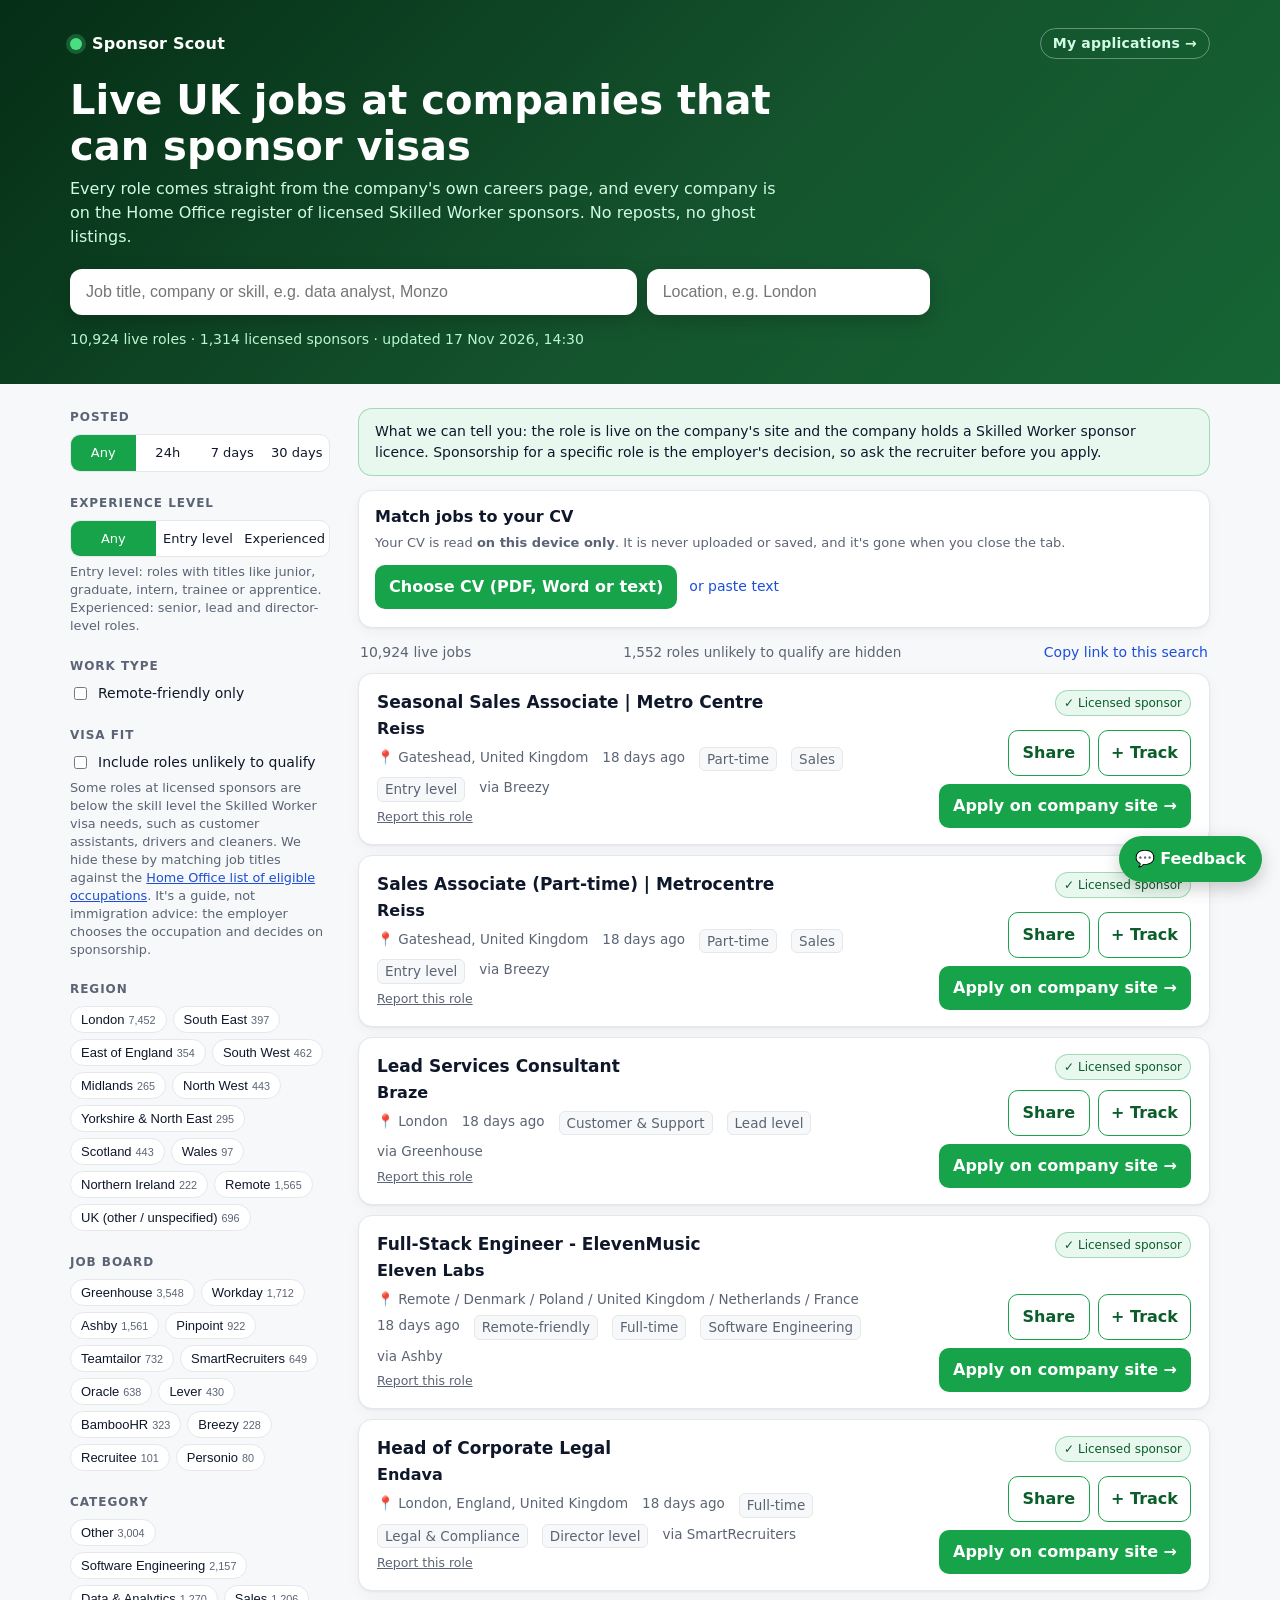
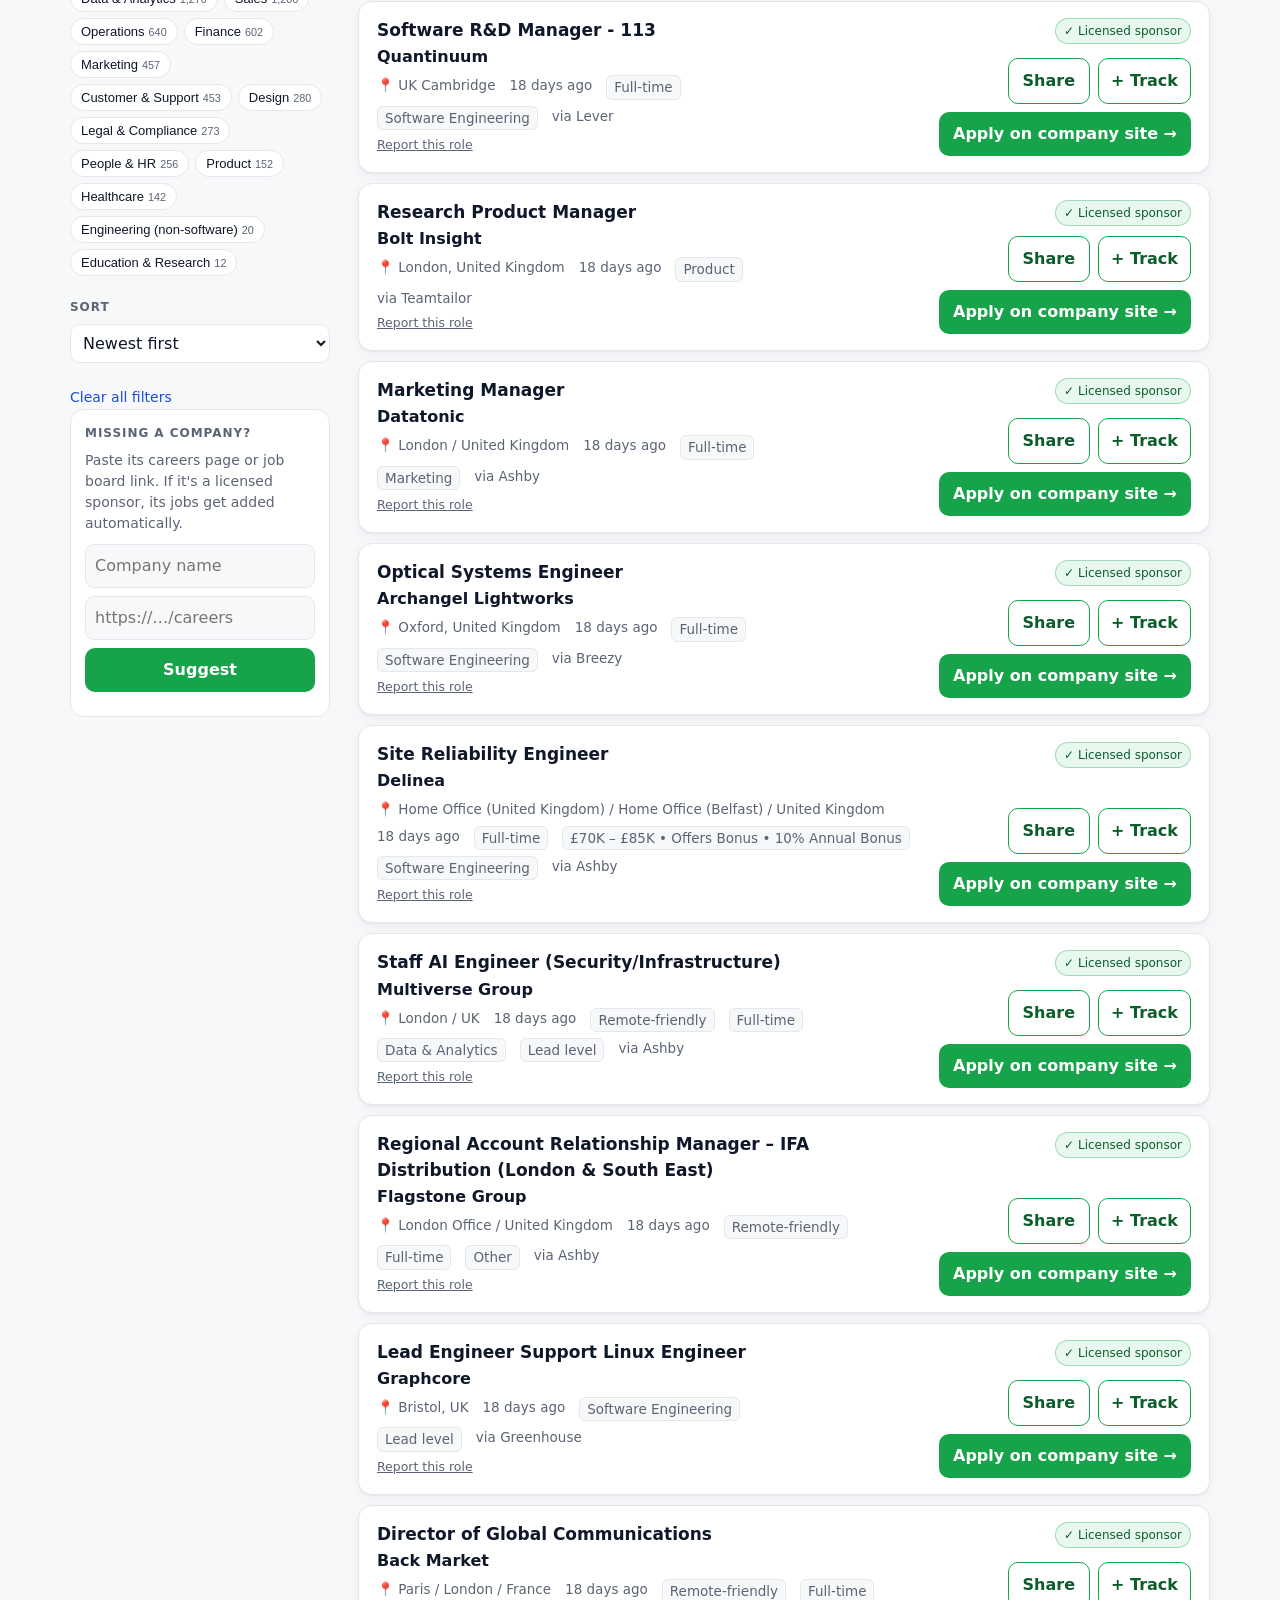
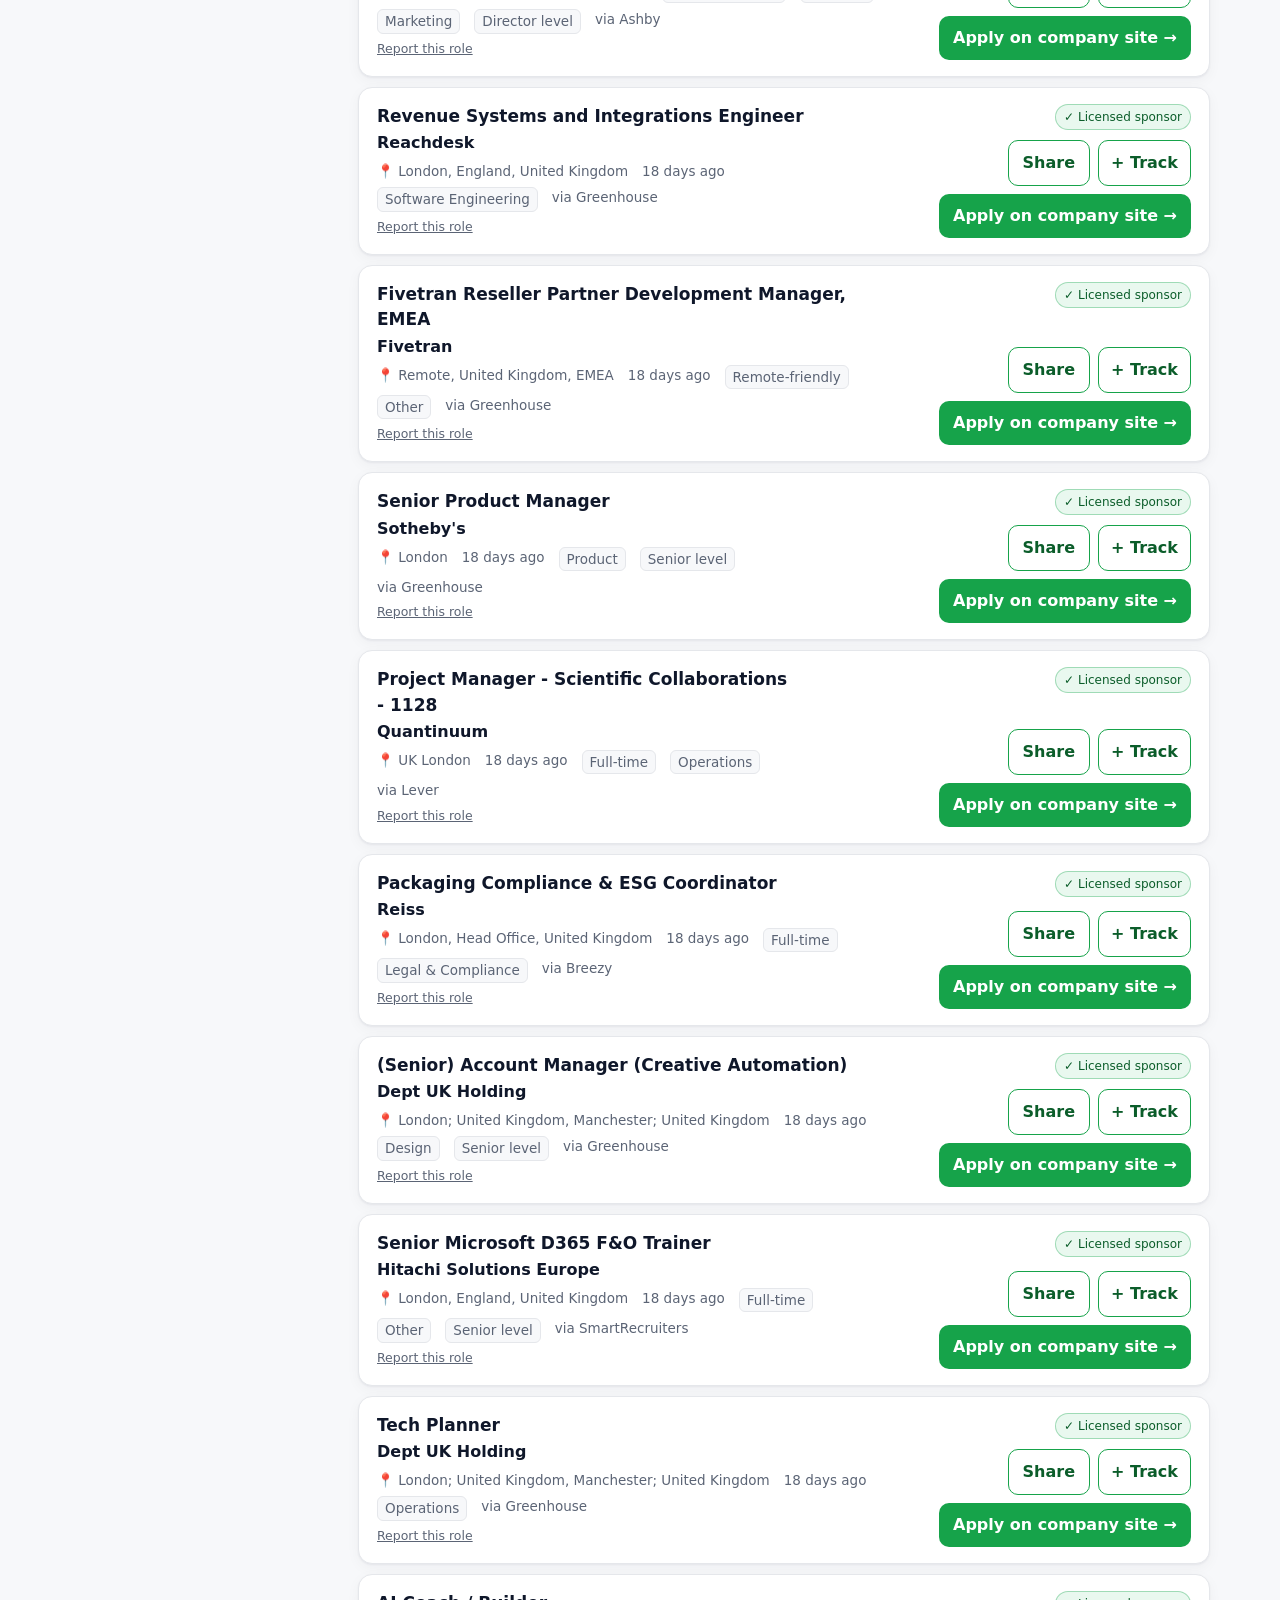
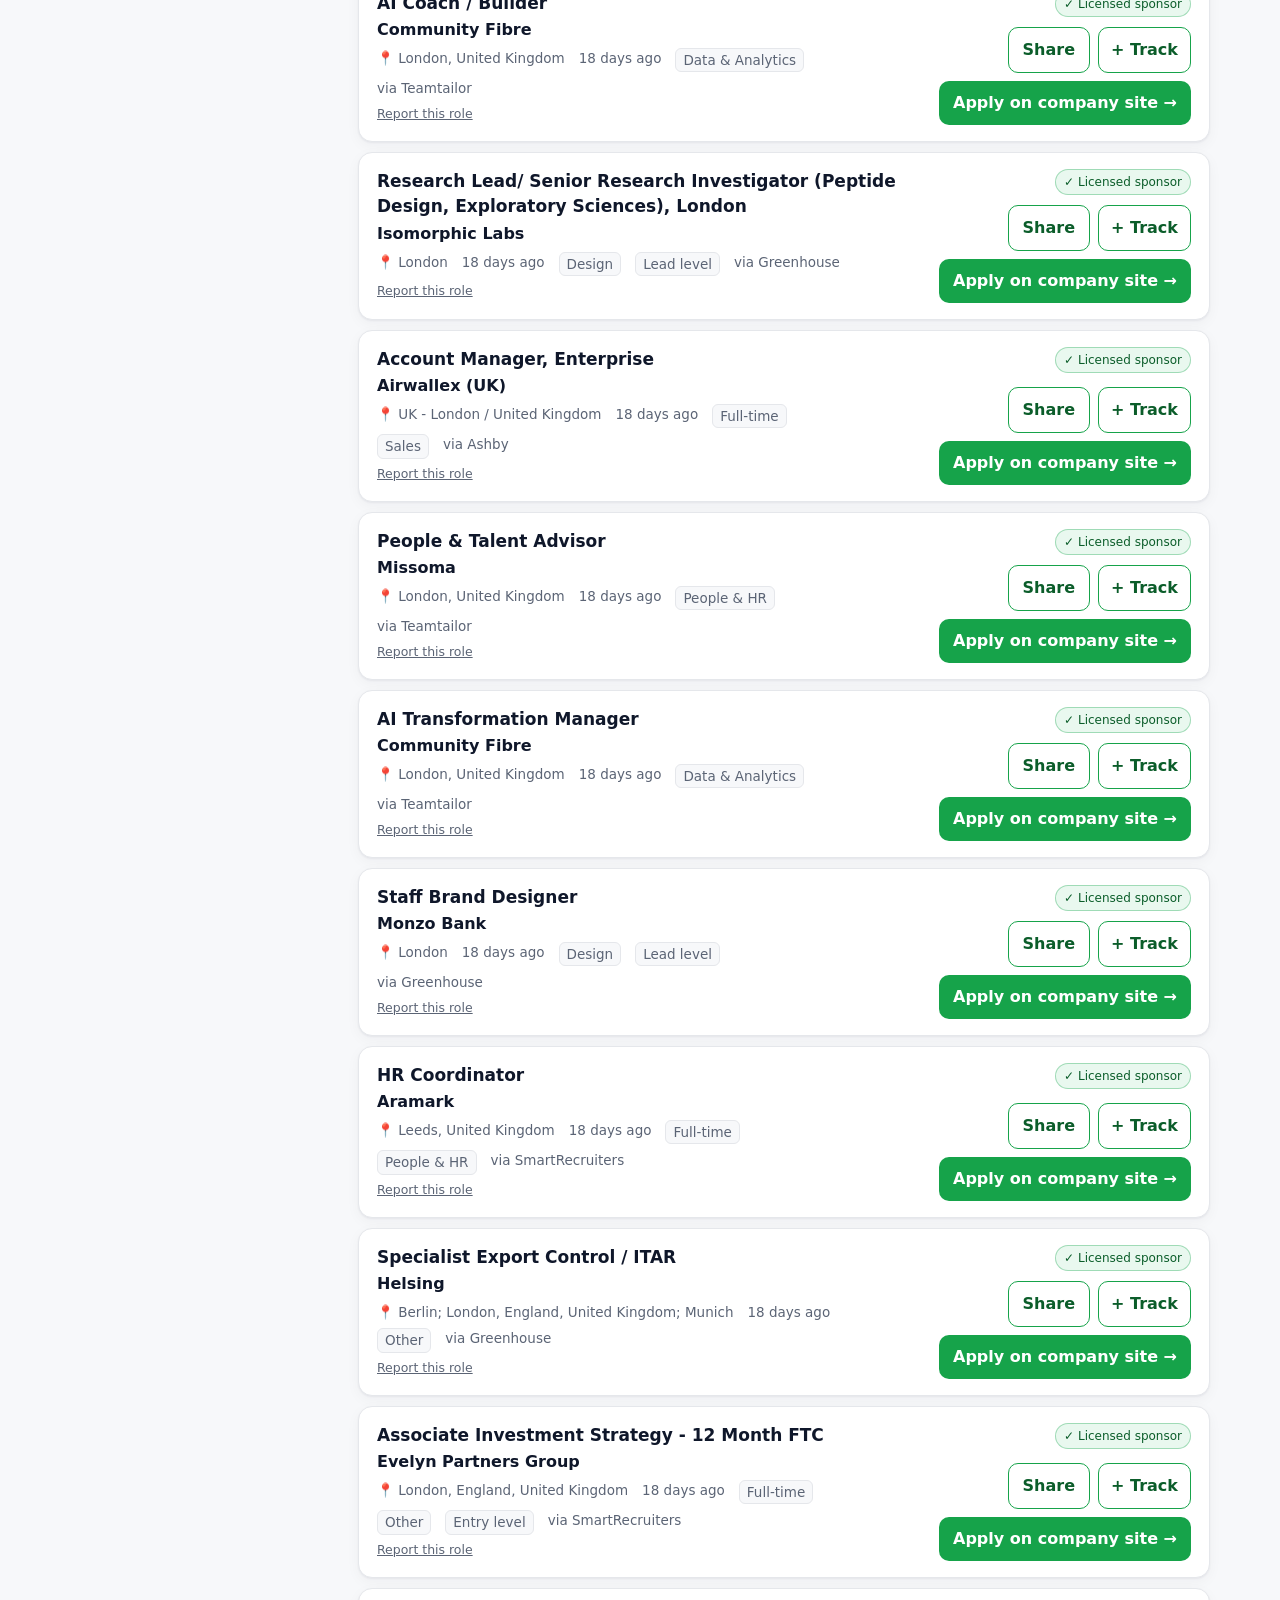
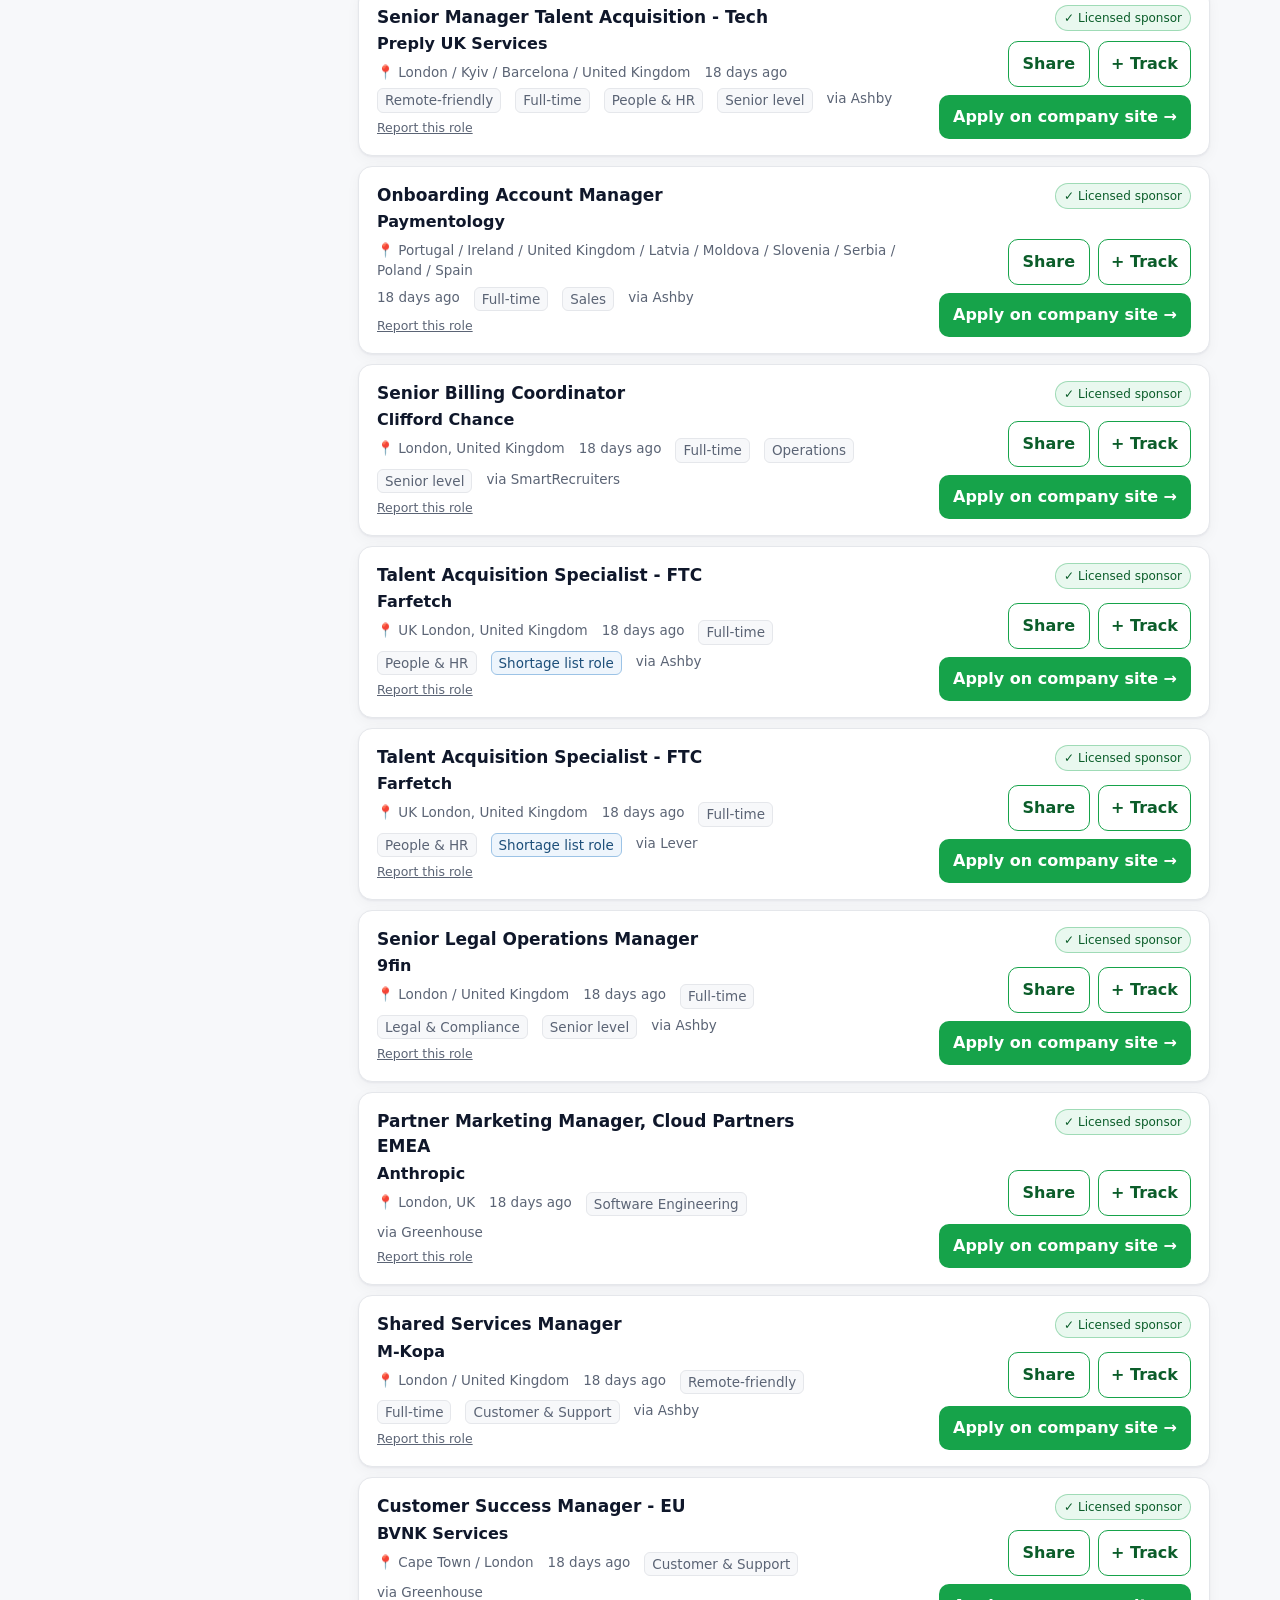
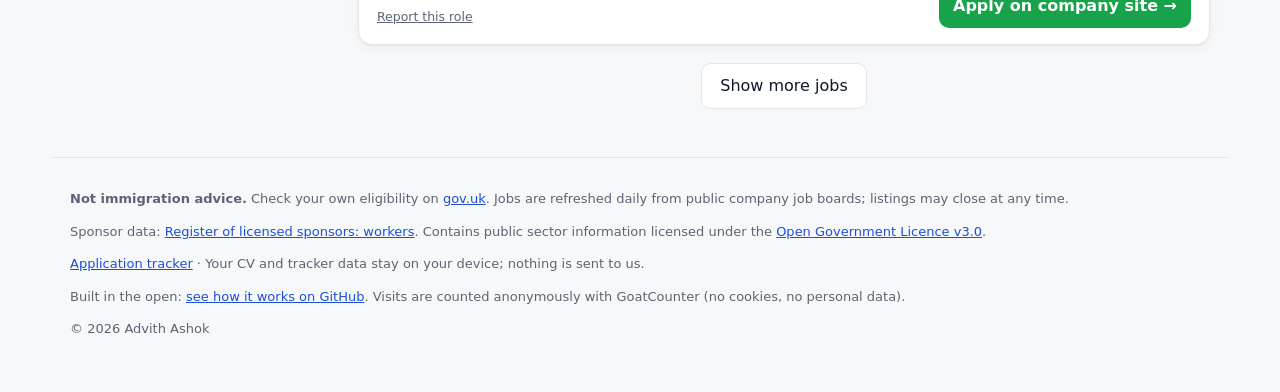
==== commit b5161f47: "Add experience level filter (entry/experienced) Adds a segmented filter in the sidebar for Entry lev" ====
--- a/site/index.html
+++ b/site/index.html
@@ -41,6 +41,13 @@
       <div class="seg" id="age">
         <button data-v="0" class="on">Any</button><button data-v="1">24h</button><button data-v="7">7 days</button><button data-v="30">30 days</button>
       </div>
+    </section>
+    <section>
+      <h3>Experience level</h3>
+      <div class="seg" id="lvl">
+        <button data-v="" class="on">Any</button><button data-v="entry">Entry level</button><button data-v="exp">Experienced</button>
+      </div>
+      <p class="hint">Entry level: roles with titles like junior, graduate, intern, trainee or apprentice. Experienced: senior, lead and director-level roles.</p>
     </section>
     <section>
       <h3>Work type</h3>
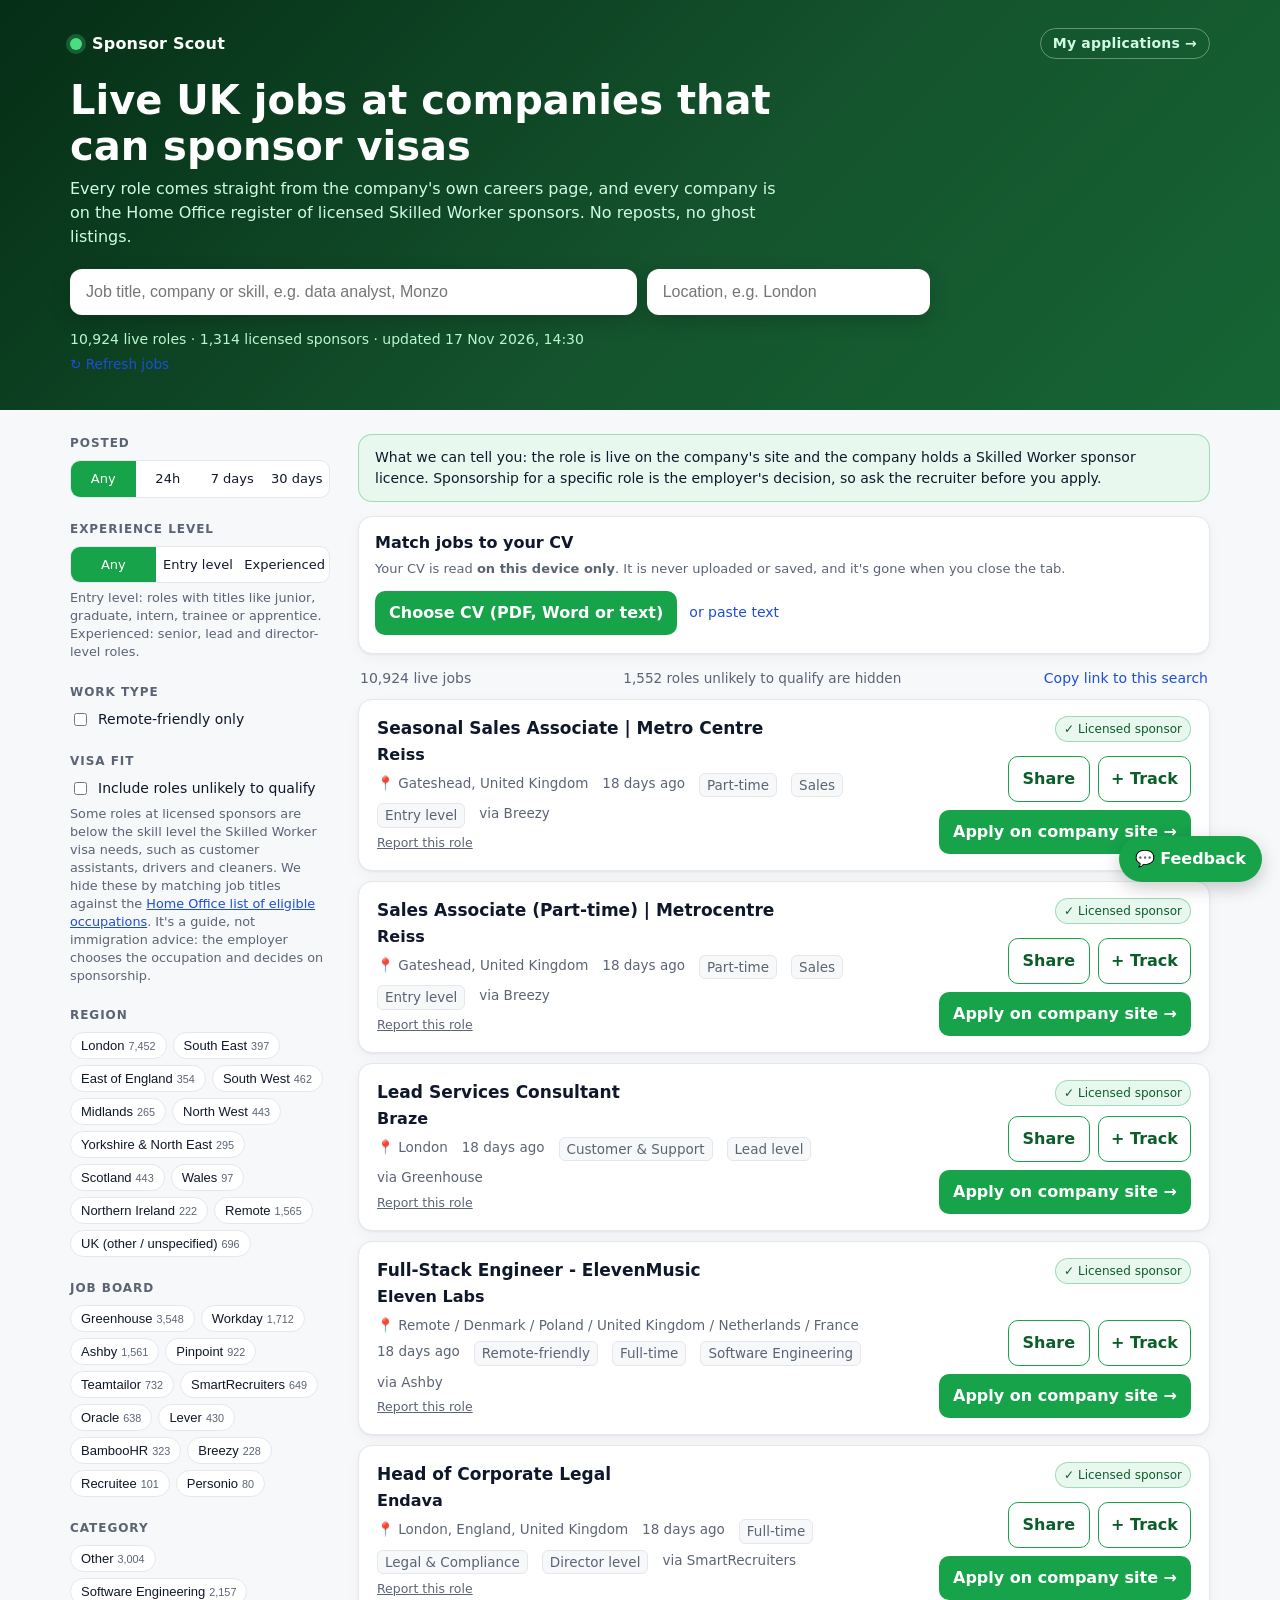
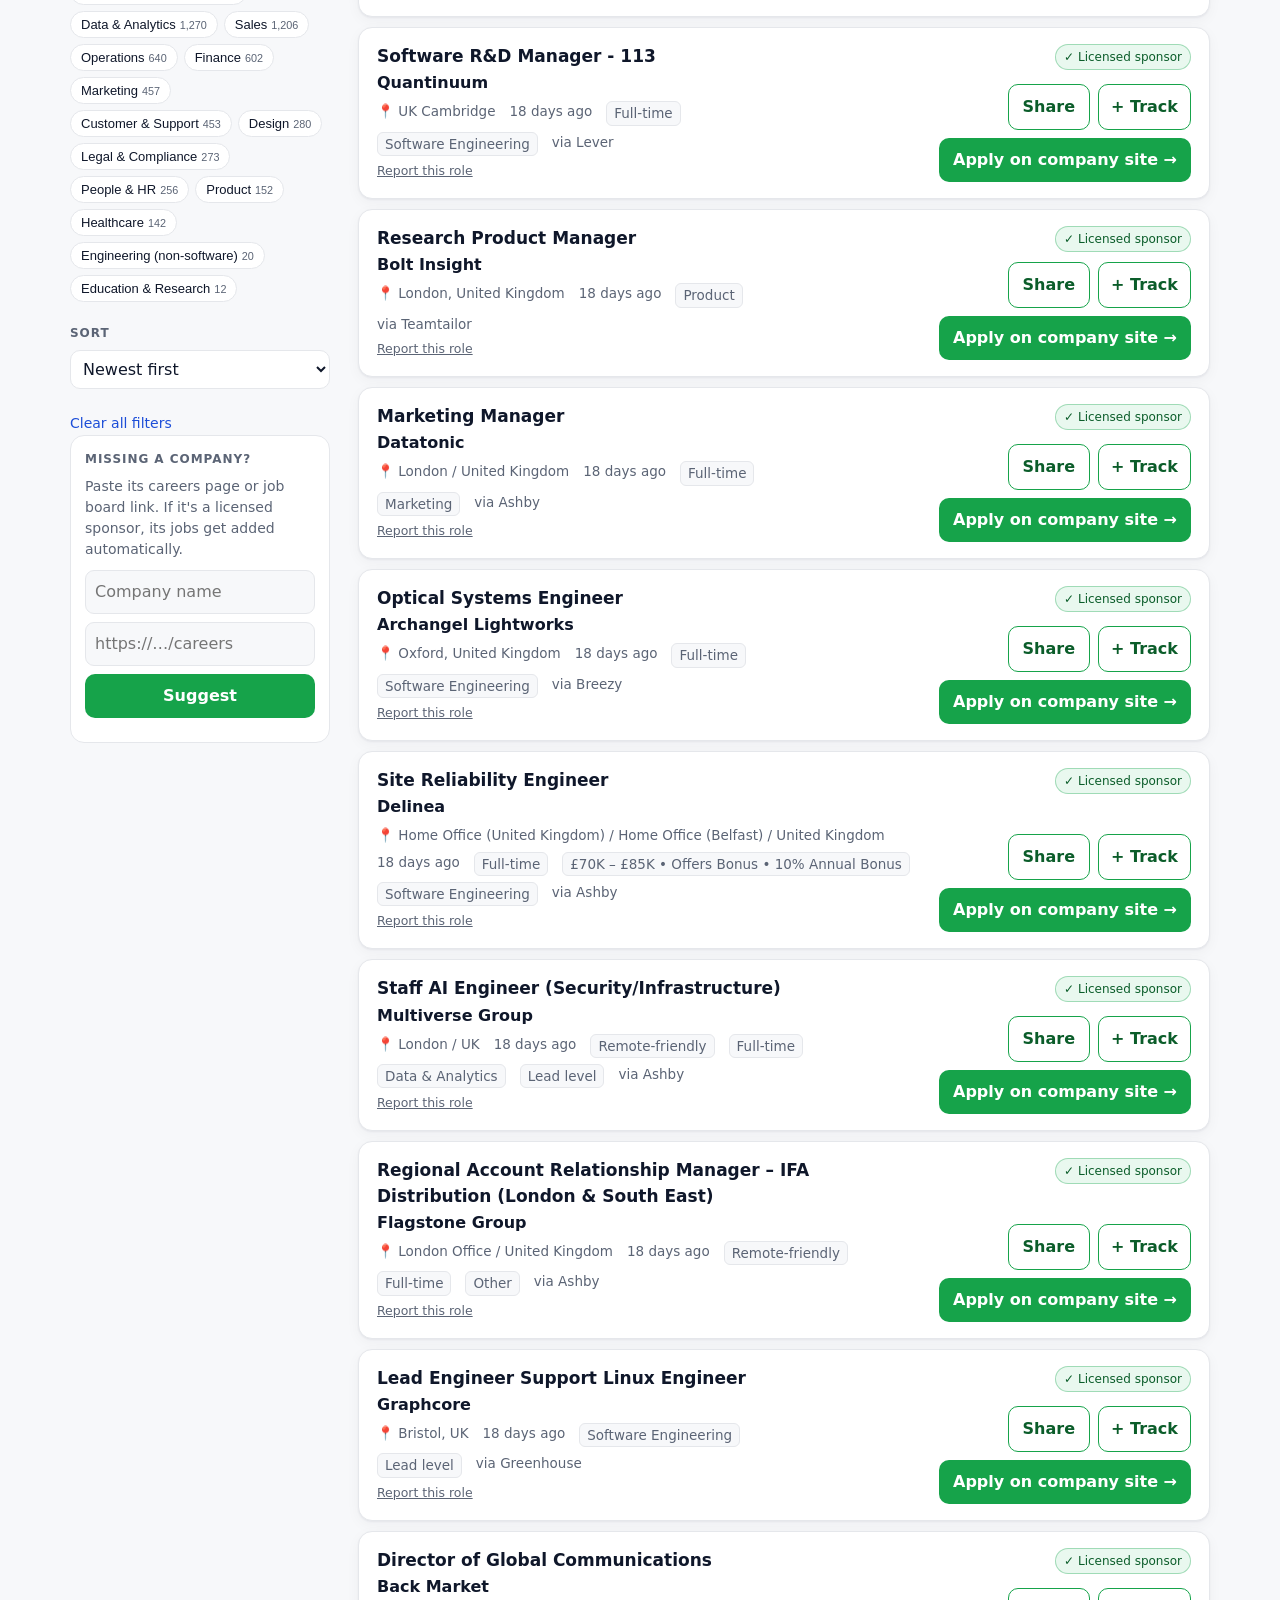
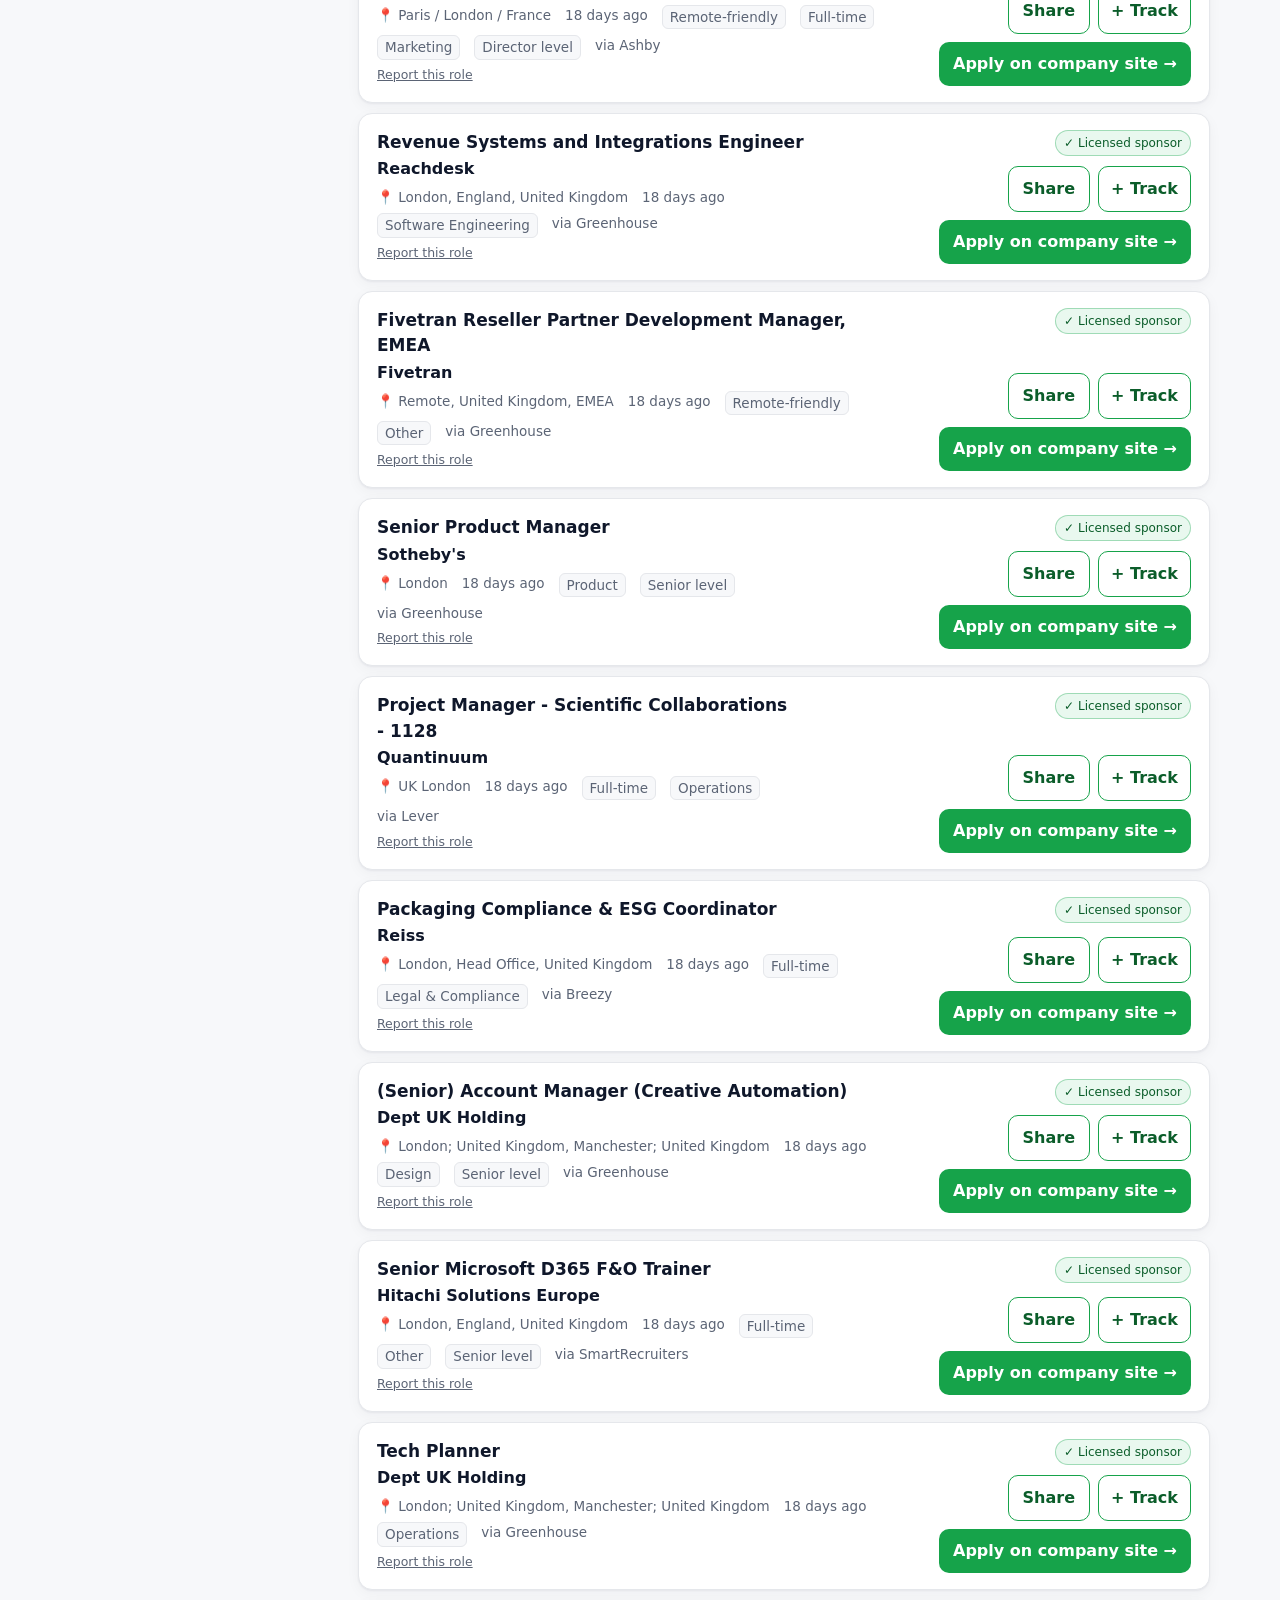
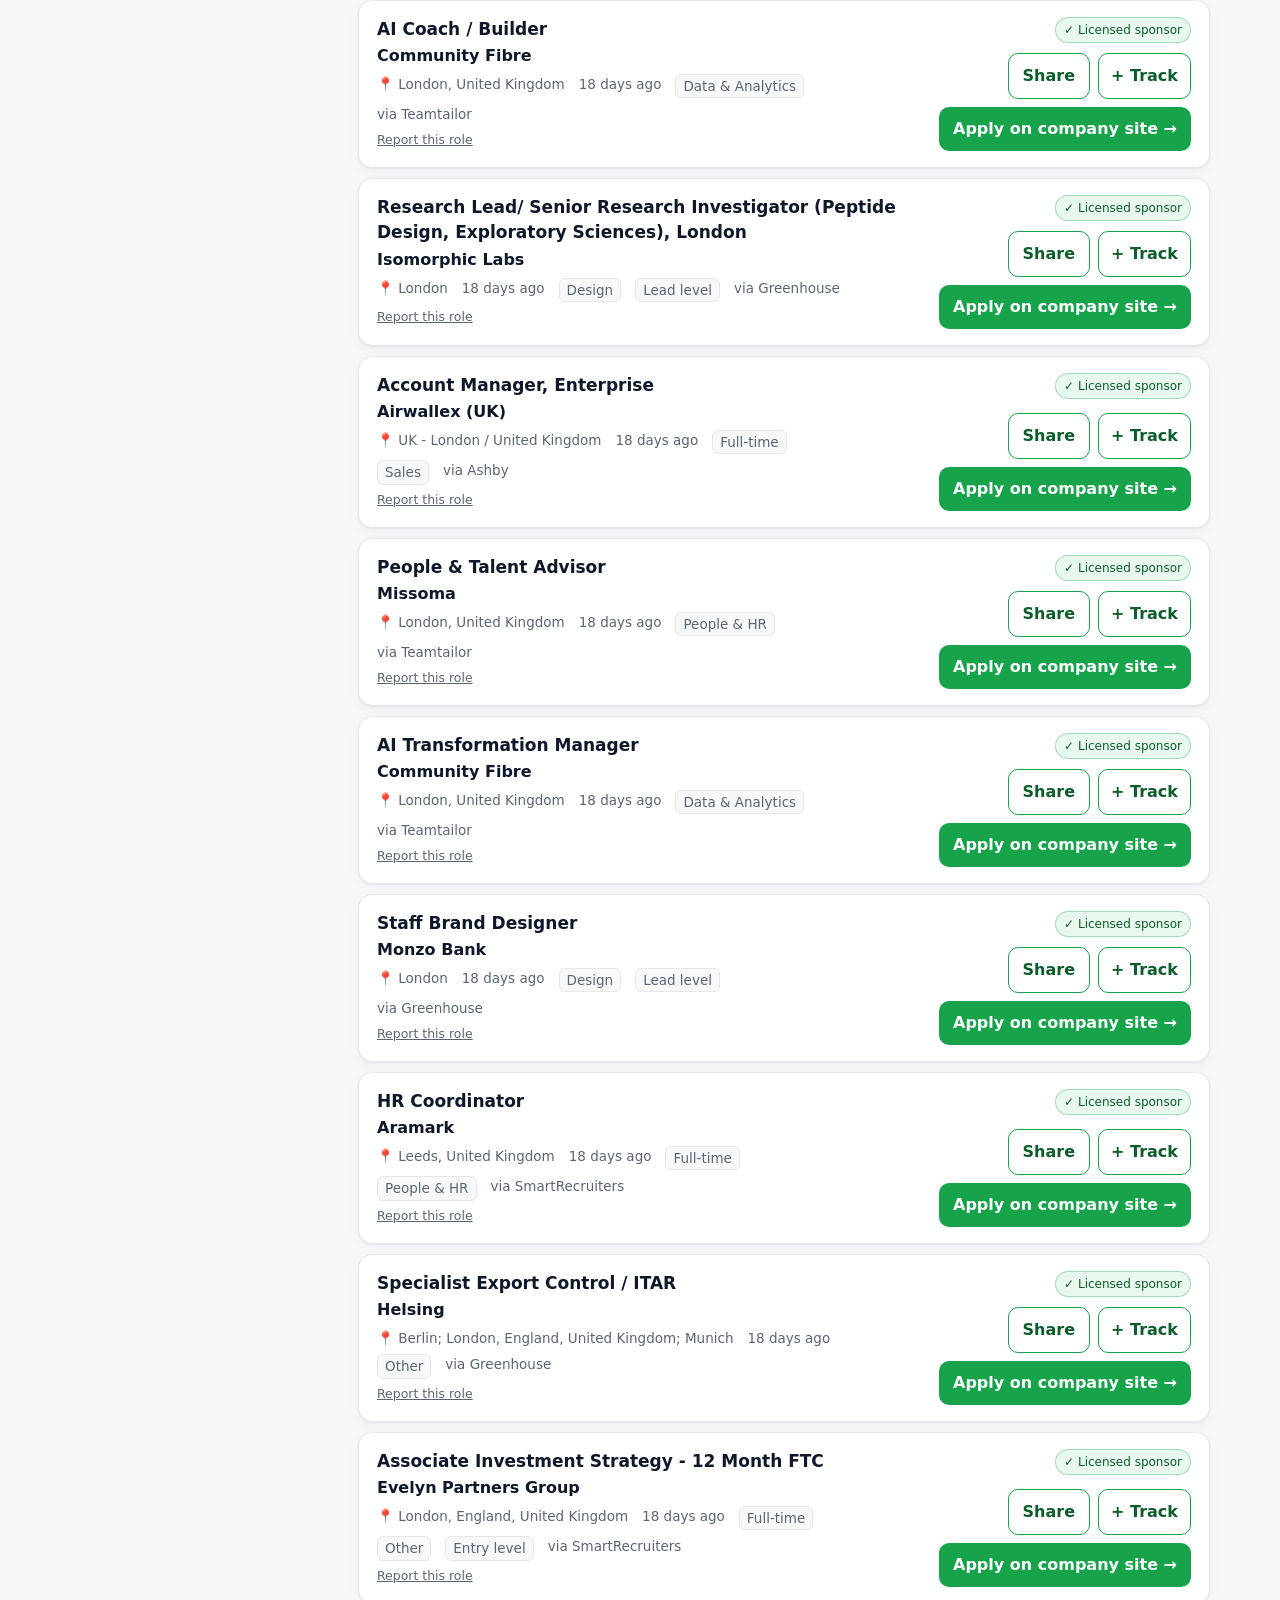
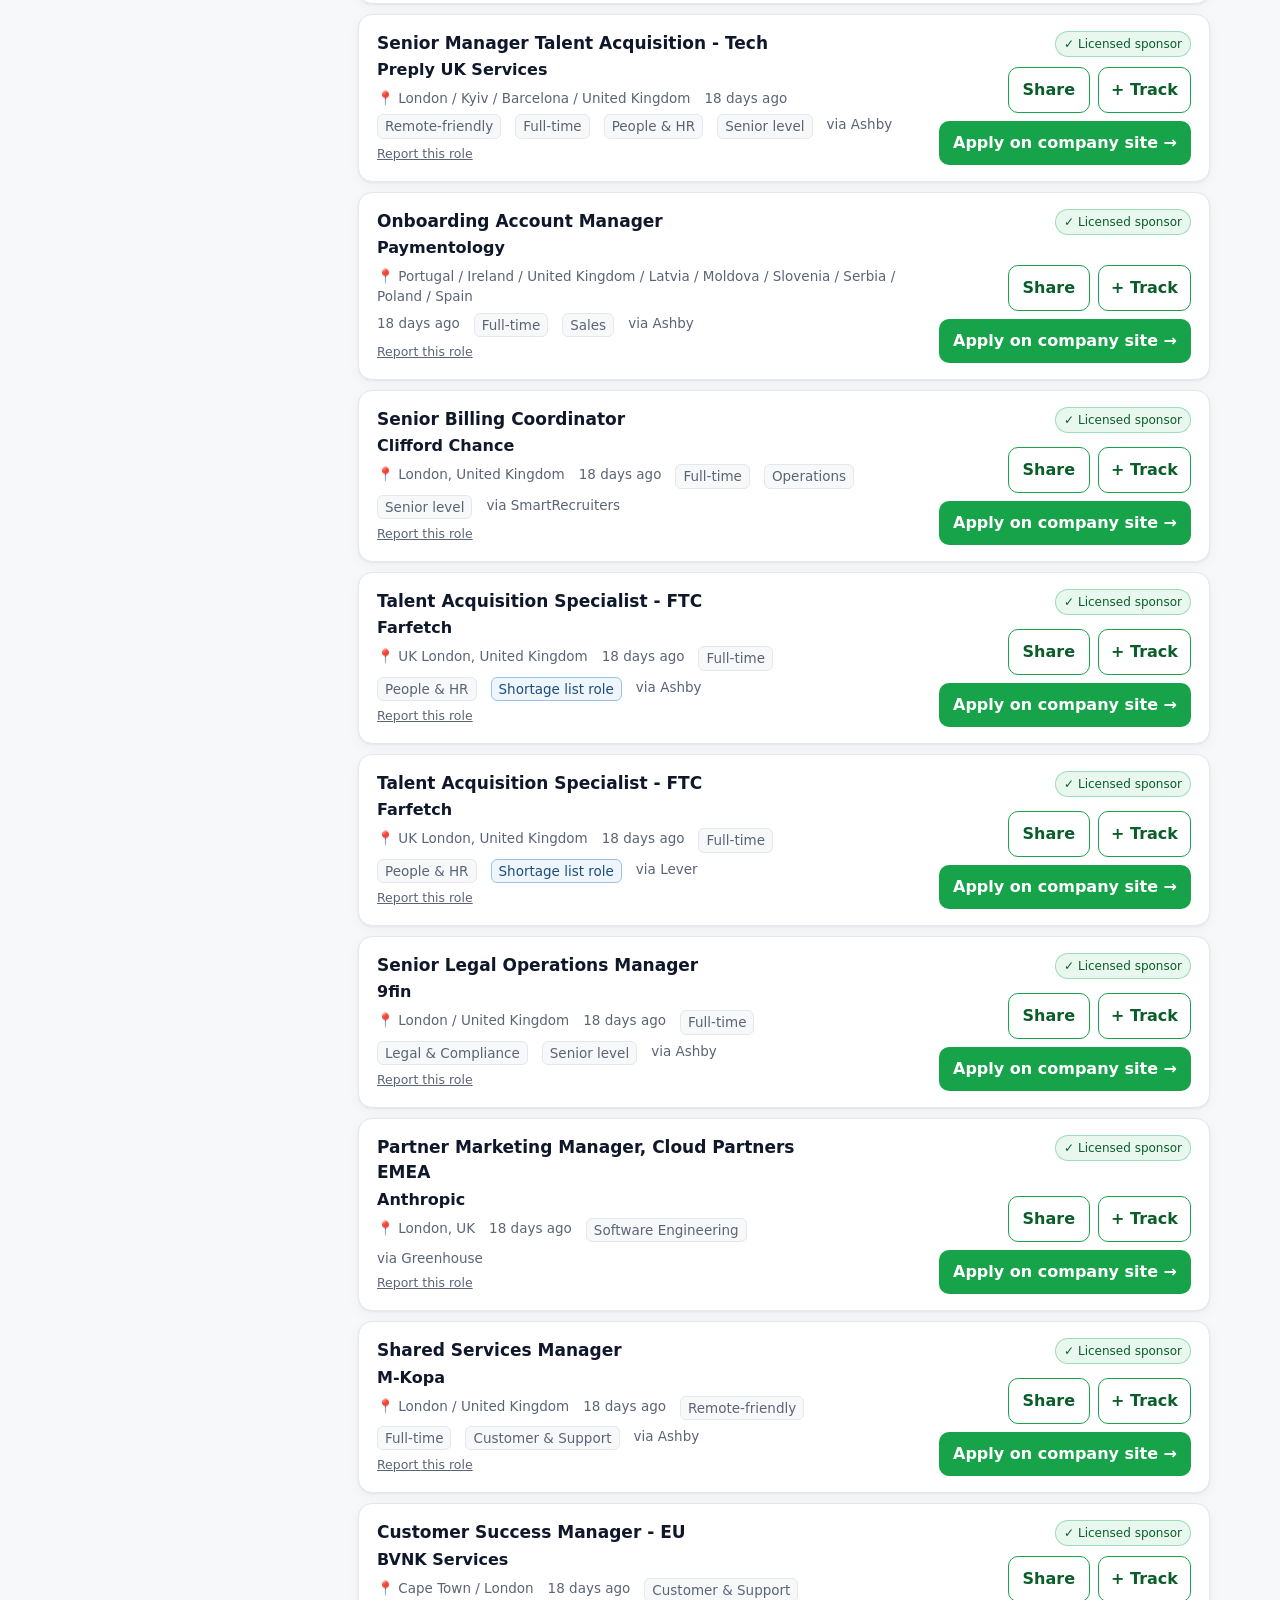
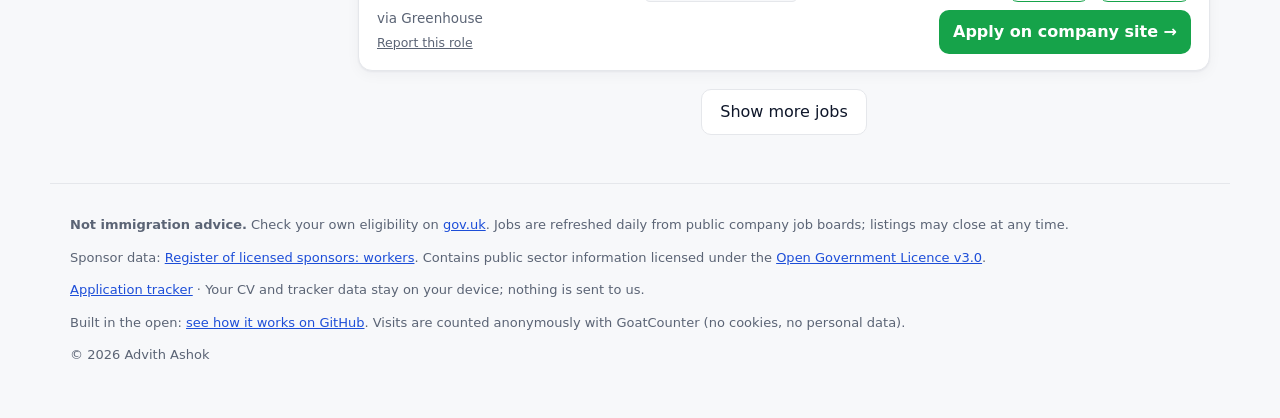
==== commit 38a0d7b1: "Add refresh button with 30s rate limit Shows after initial load. Rate-limited to once per 30 seconds" ====
--- a/site/index.html
+++ b/site/index.html
@@ -31,6 +31,7 @@
       <datalist id="locList"></datalist>
     </div>
     <div class="stats" id="stats">Loading live jobs…</div>
+    <button id="refreshBtn" class="link" style="font-size:.85rem;margin-top:.25rem" hidden>↻ Refresh jobs</button>
   </div>
 </header>
 
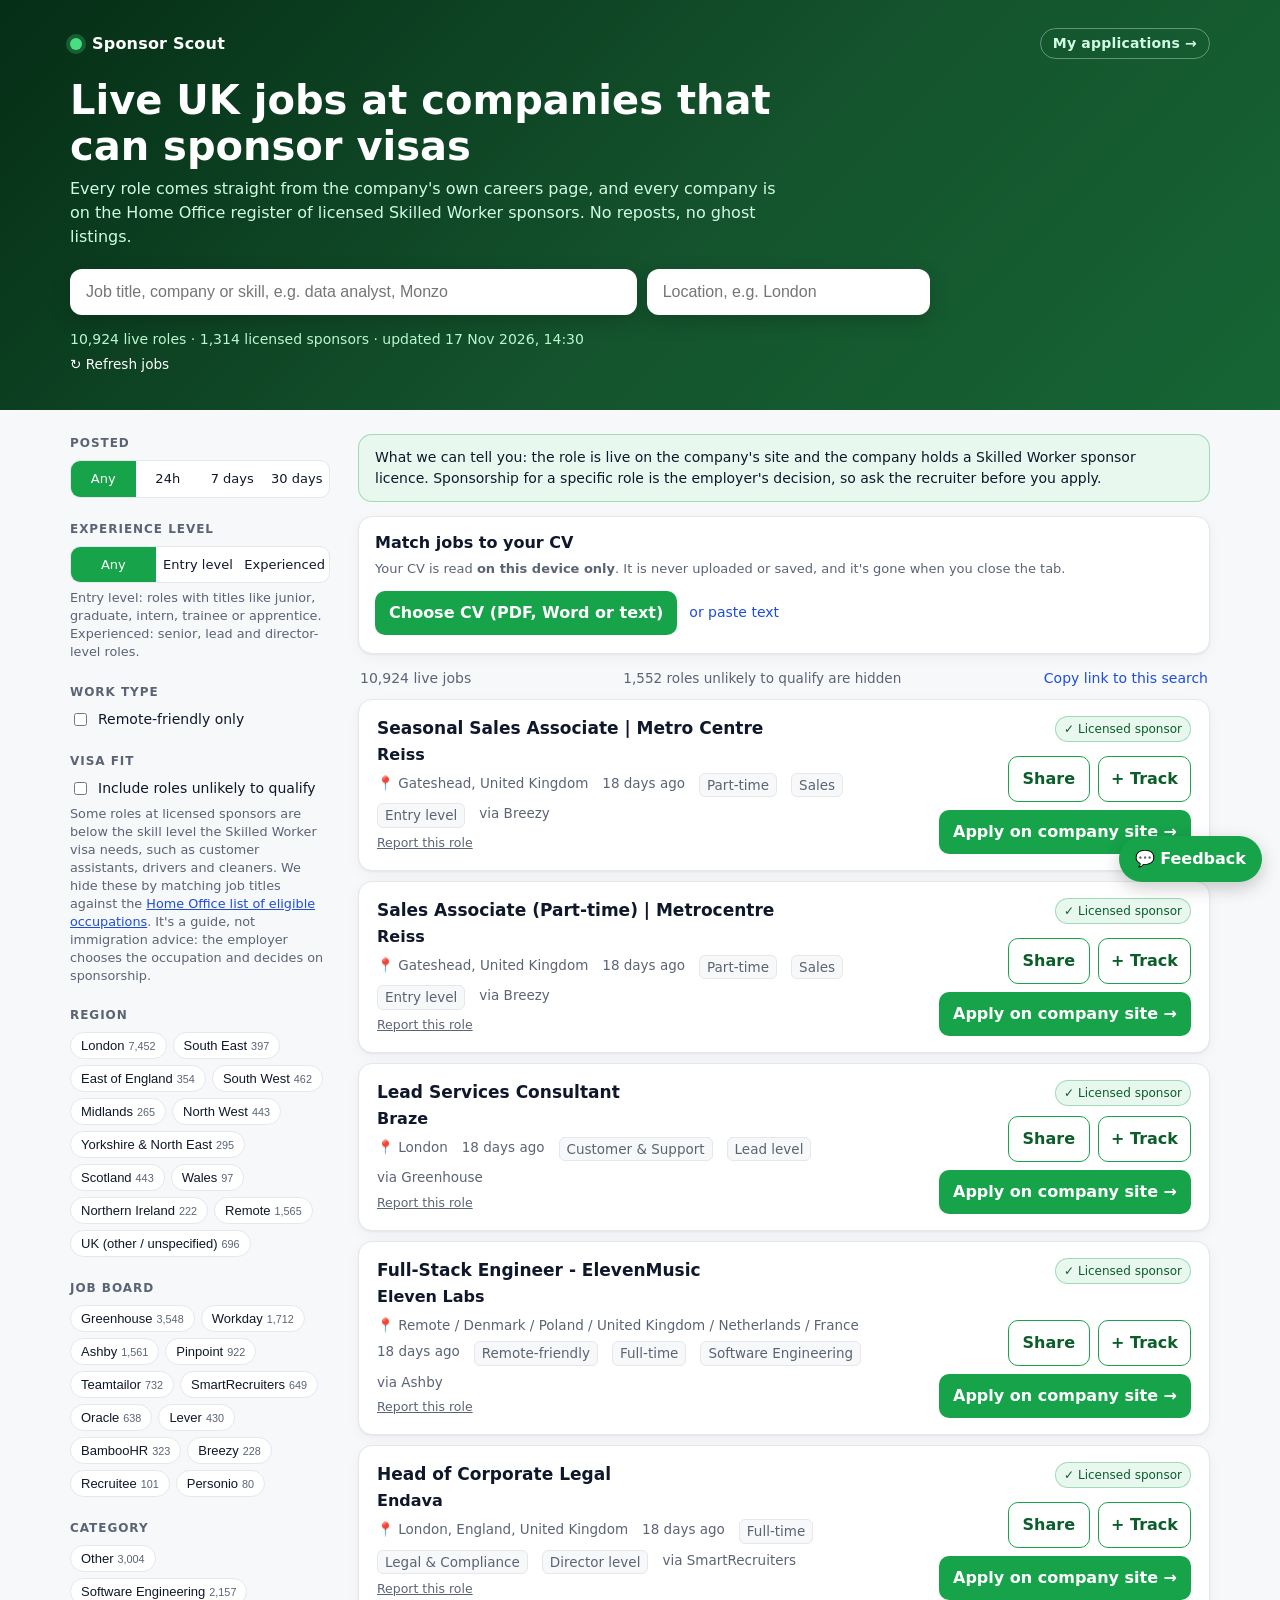
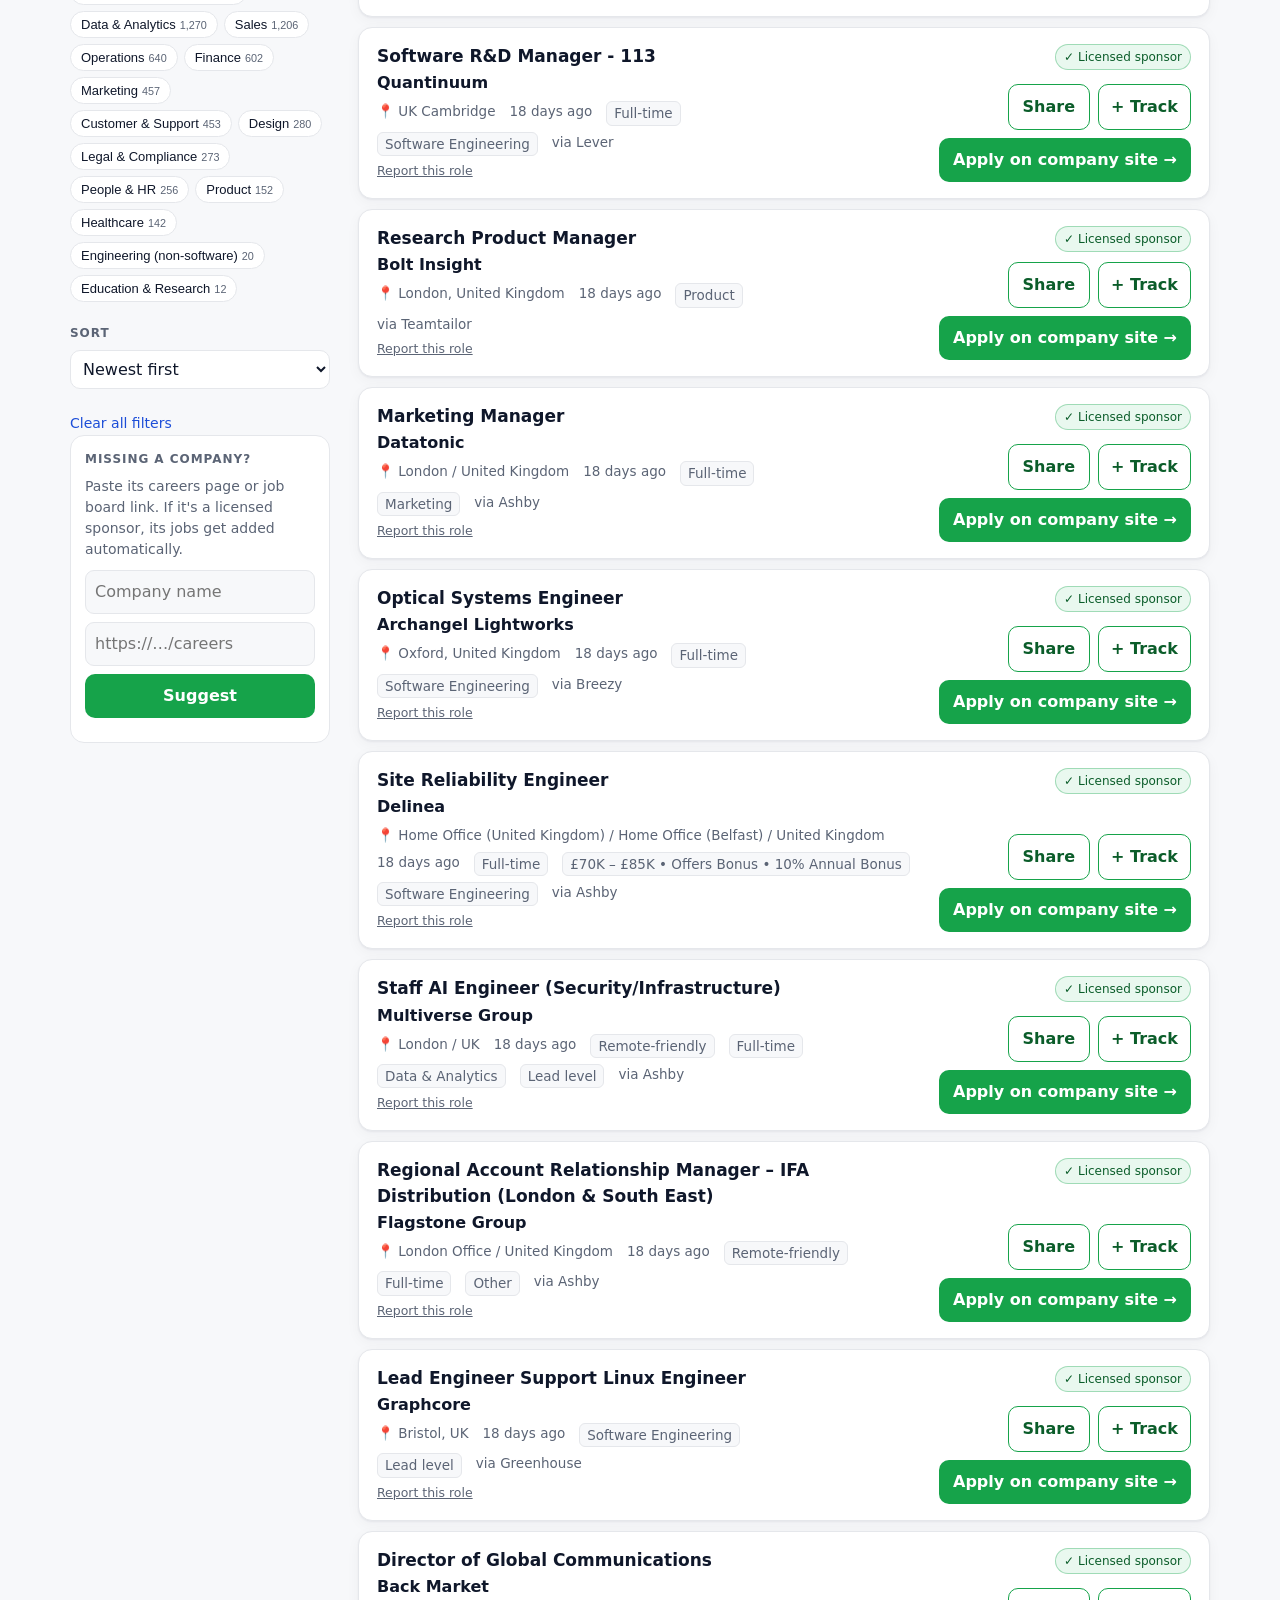
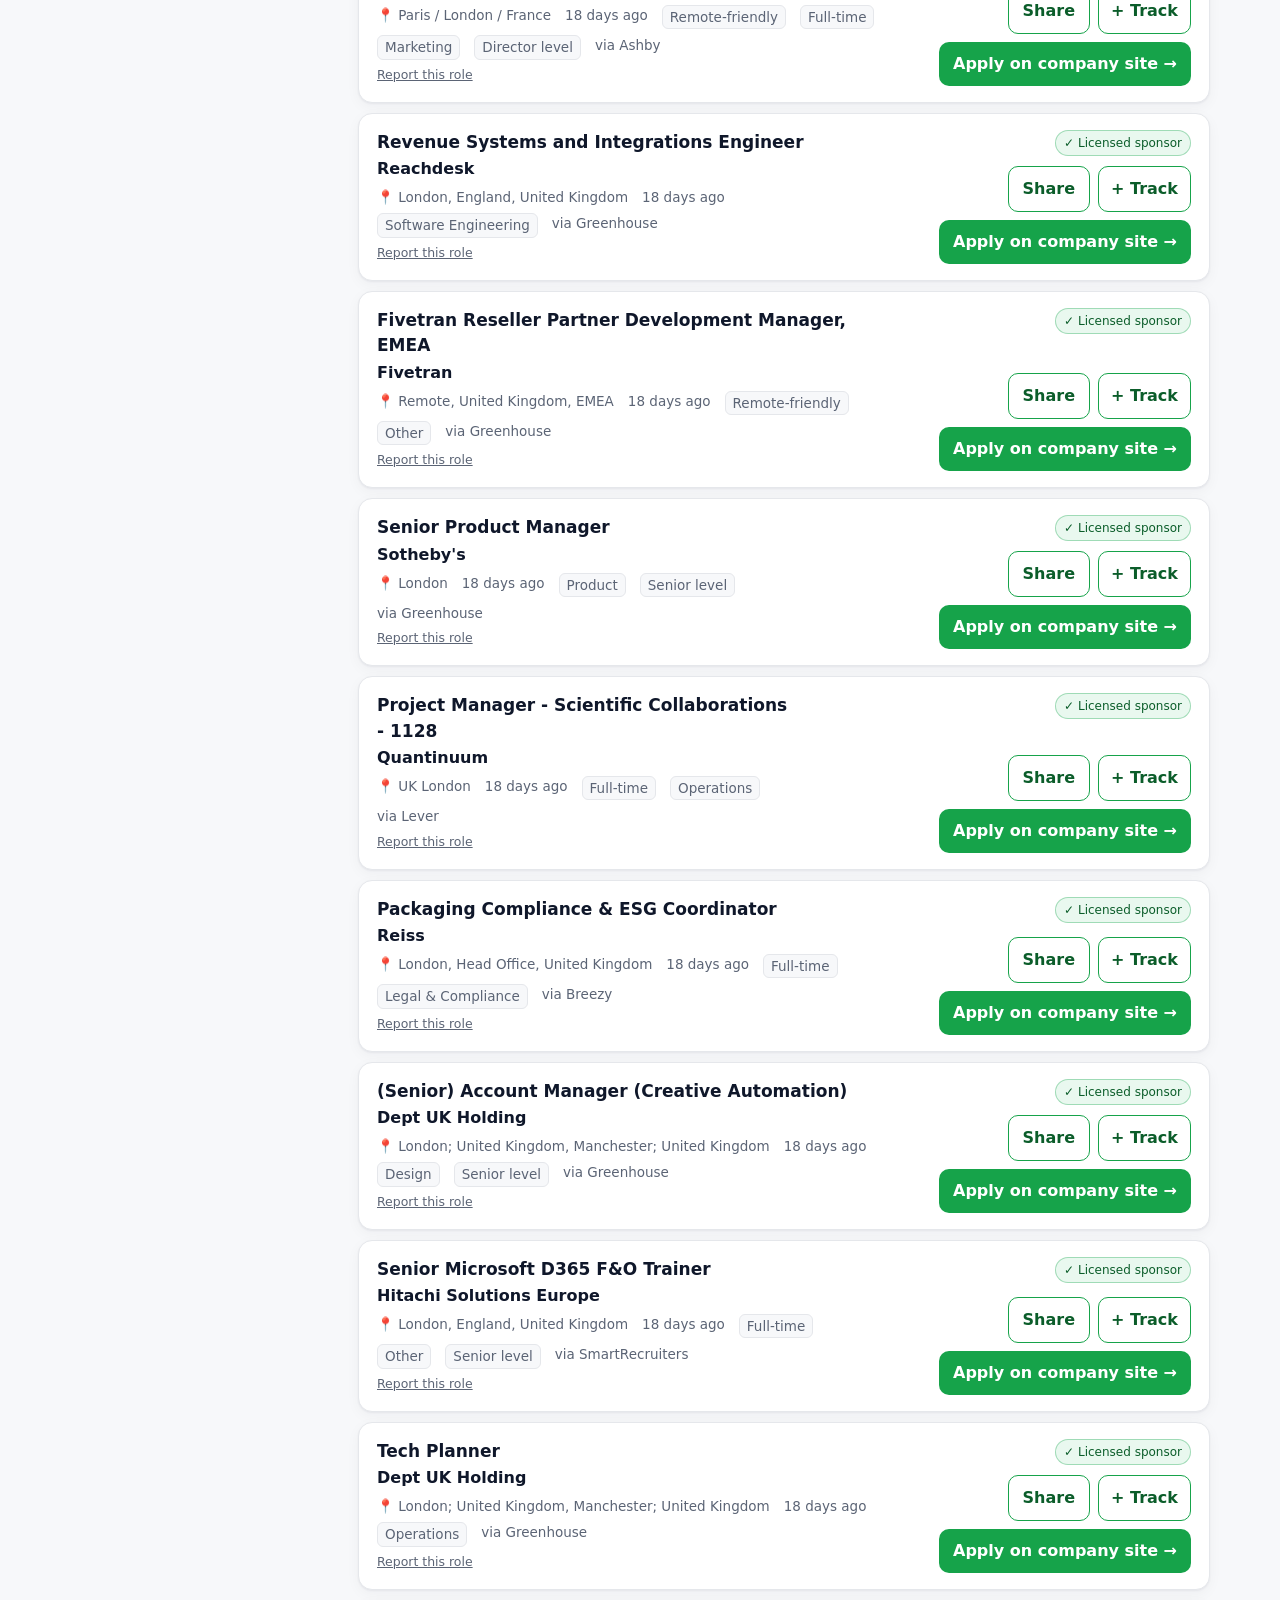
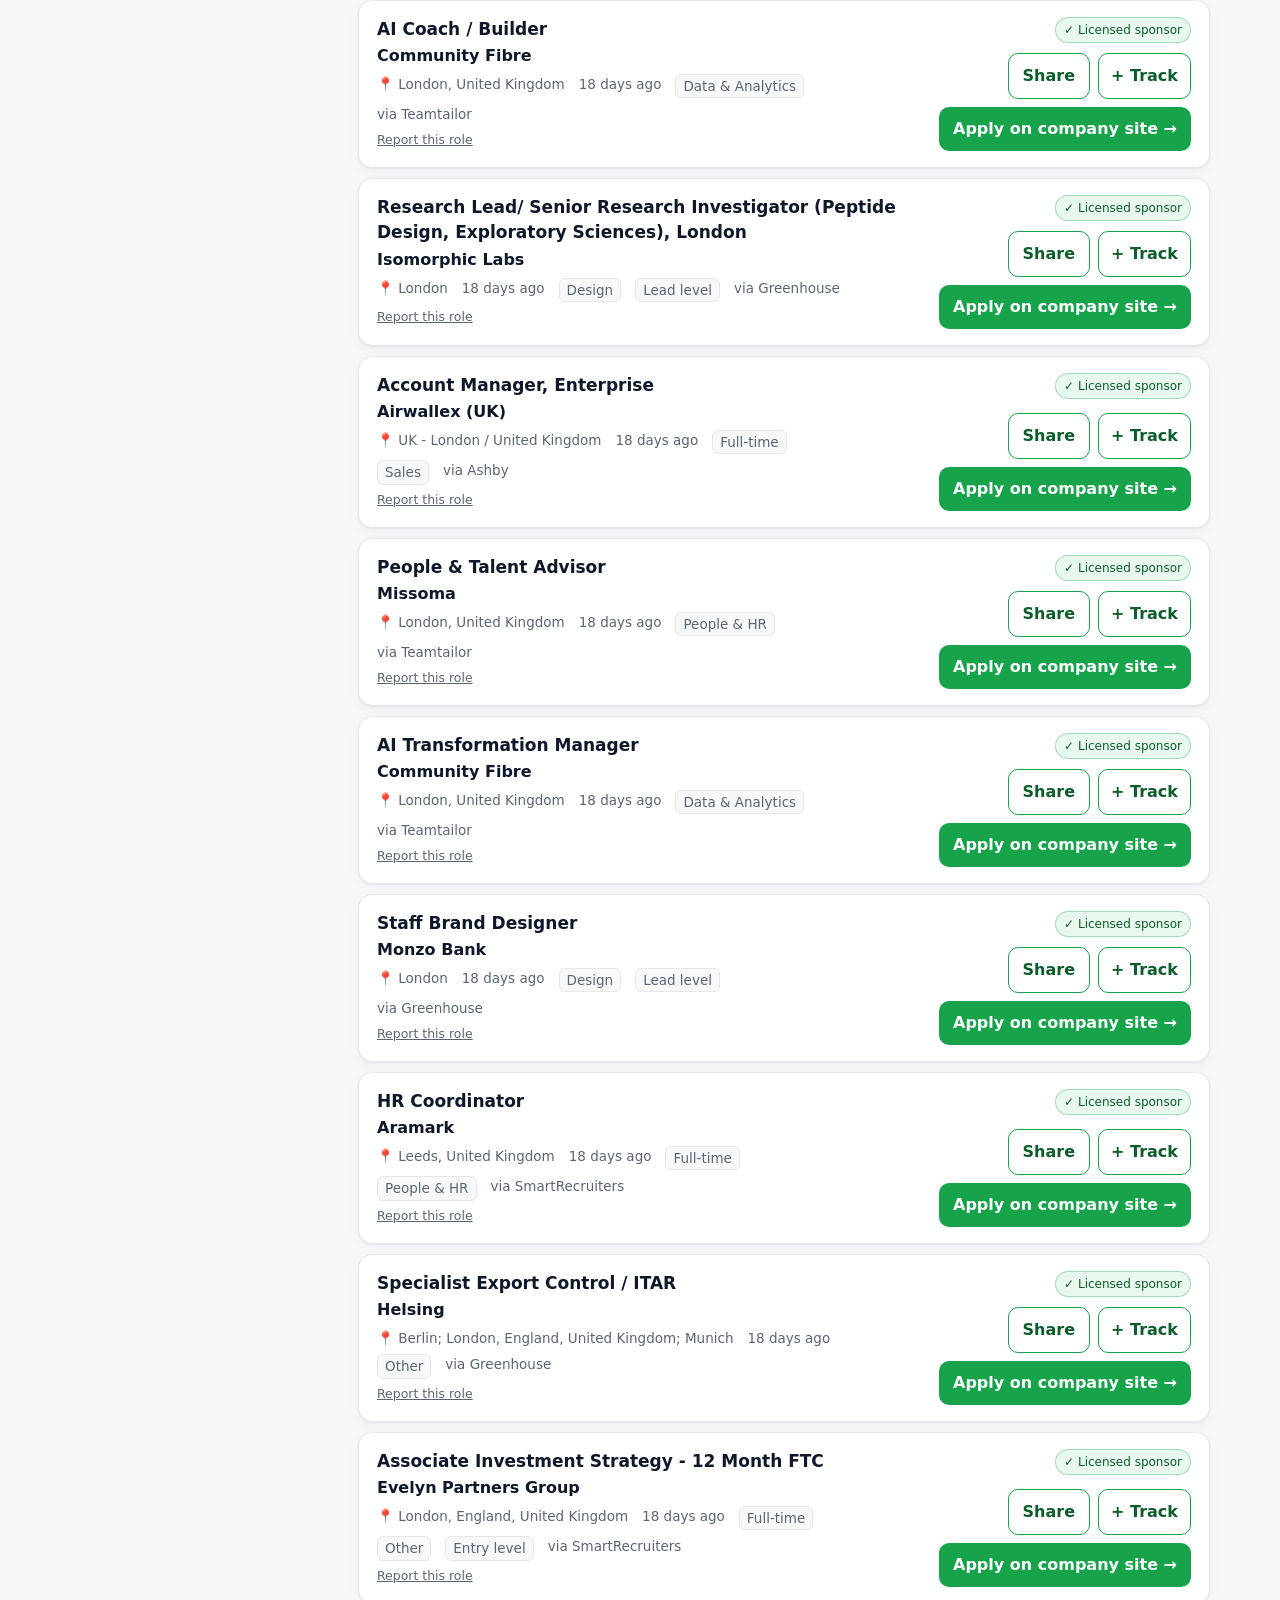
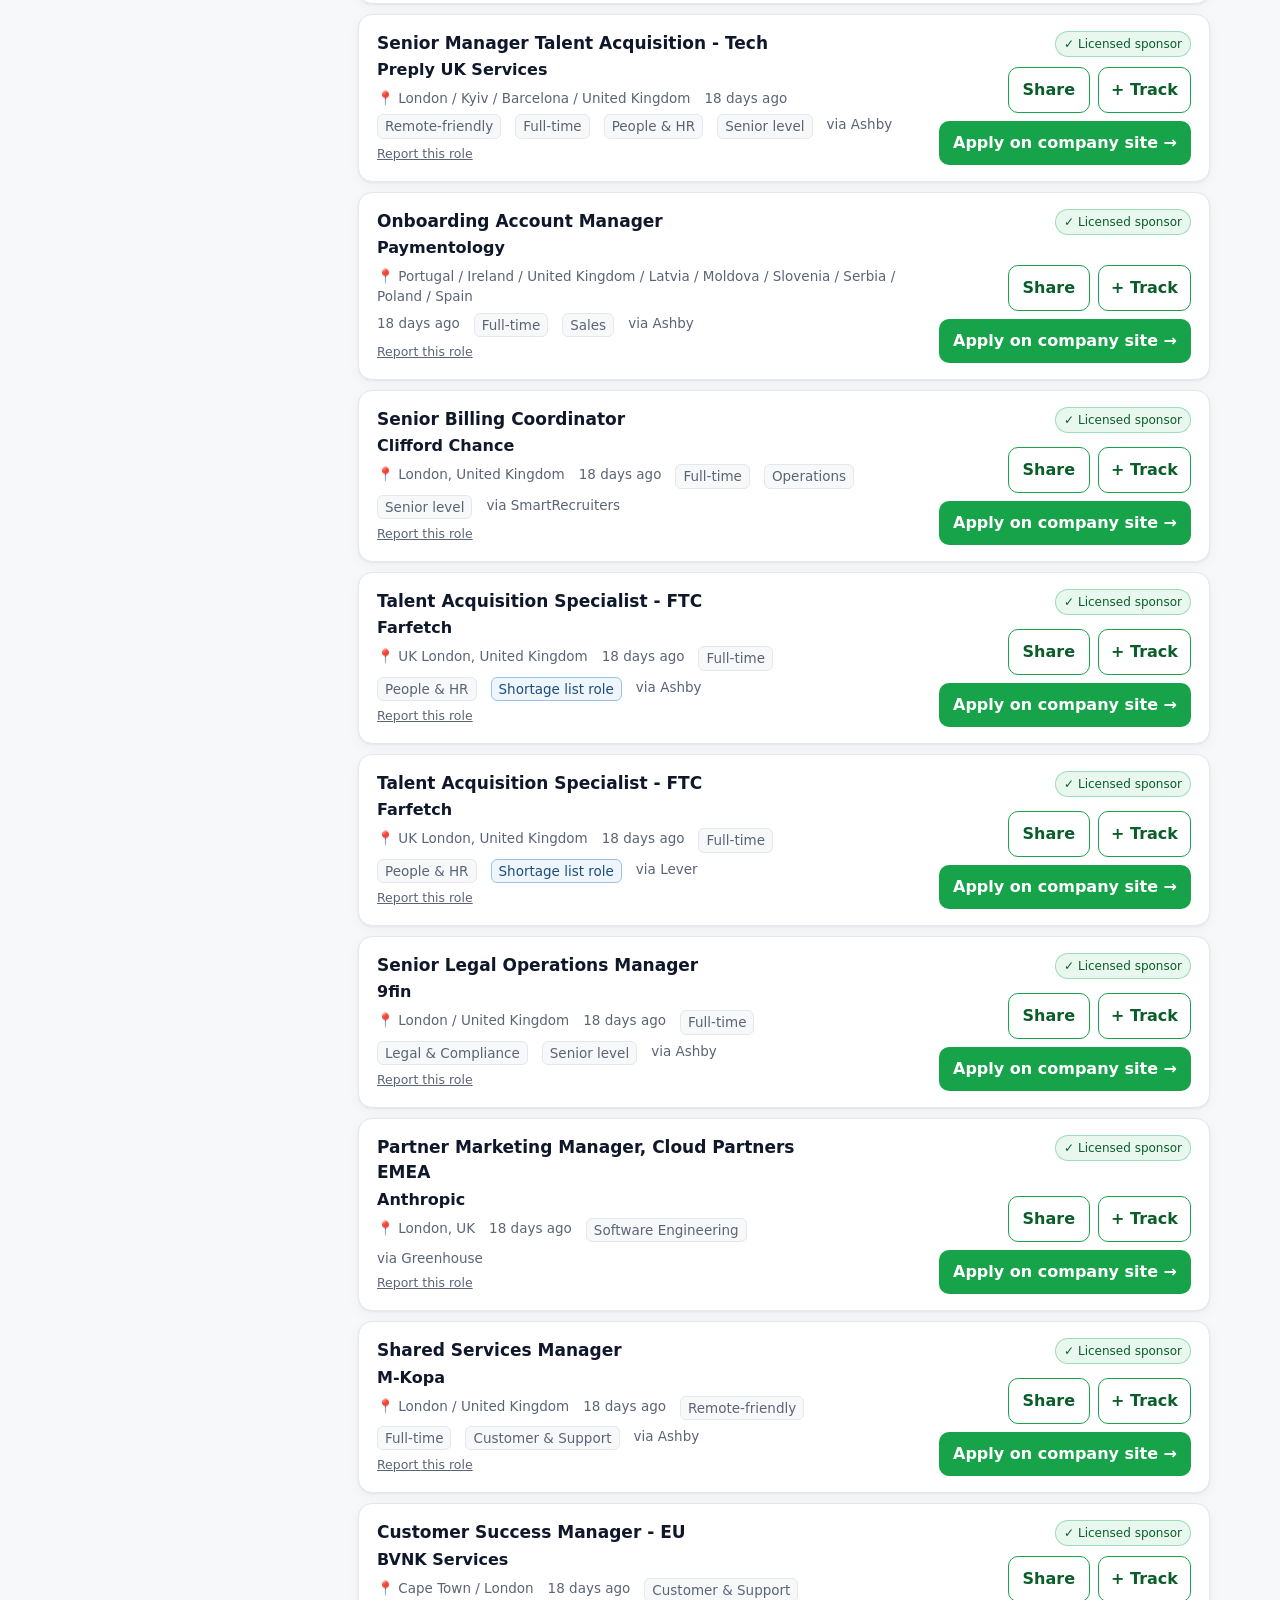
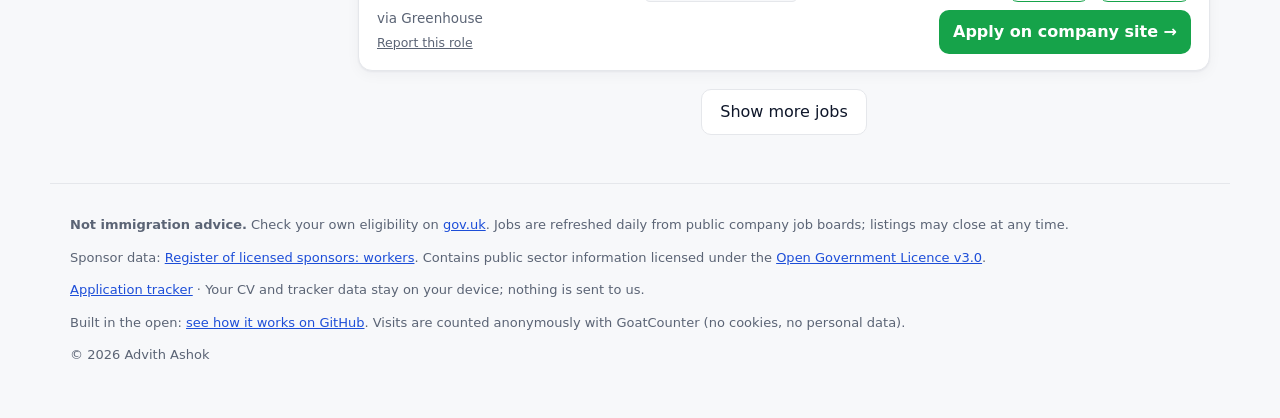
==== commit 188a6ab8: "Make refresh button white to match hero text" ====
--- a/site/index.html
+++ b/site/index.html
@@ -31,7 +31,8 @@
       <datalist id="locList"></datalist>
     </div>
     <div class="stats" id="stats">Loading live jobs…</div>
-    <button id="refreshBtn" class="link" style="font-size:.85rem;margin-top:.25rem" hidden>↻ Refresh jobs</button>
+    <div id="ticker" class="ticker" hidden><span id="tickerText"></span></div>
+    <button id="refreshBtn" class="link" style="font-size:.85rem;margin-top:.25rem;color:#fff" hidden>↻ Refresh jobs</button>
   </div>
 </header>
 
--- a/site/style.css
+++ b/site/style.css
@@ -23,6 +23,9 @@
 .search input{width:100%;padding:14px 16px;border-radius:12px;border:0;font-size:16px;background:#fff;color:#0f172a;box-shadow:0 6px 20px rgba(0,0,0,.18)}
 .search input:focus{outline:3px solid #4ade80}
 .stats{margin-top:14px;color:#bbf7d0;font-size:14px}
+.ticker{margin-top:8px;font-size:13px;color:#86efac;overflow:hidden;white-space:nowrap;position:relative;height:1.5em}
+.ticker span{display:inline-block;animation:scroll-left 30s linear infinite}
+@keyframes scroll-left{0%{transform:translateX(100%)}100%{transform:translateX(-100%)}}
 
 .layout{display:grid;grid-template-columns:260px 1fr;gap:28px;padding-top:24px;padding-bottom:30px}
 .filters section{margin-bottom:22px}
@@ -86,9 +89,12 @@
 .match{font-size:12.5px;text-align:right;max-width:260px;border-radius:10px;padding:6px 8px;border:1px solid var(--line)}
 .match strong{display:block;font-size:13.5px}
 .match .why{color:var(--muted);margin-top:2px}
-.match.hi{border-color:#16a34a;background:var(--brand-soft)}
-.match.mid{border-color:#ca8a04}
+.match.hi{border-color:#16a34a;background:var(--brand-soft);border-width:2px}
+.match.hi strong{color:#16a34a}
+.match.mid{border-color:#ca8a04;background:#fefce8;border-width:2px}
+.match.mid strong{color:#a16207}
 .match.lo{opacity:.85}
+@media(prefers-color-scheme:dark){.match.mid{background:#1a1a0e}}
 .acts{display:flex;gap:8px;flex-wrap:wrap;justify-content:flex-end}
 .btn.track{padding:10px 12px;white-space:nowrap}
 #suggestBox input{width:100%}
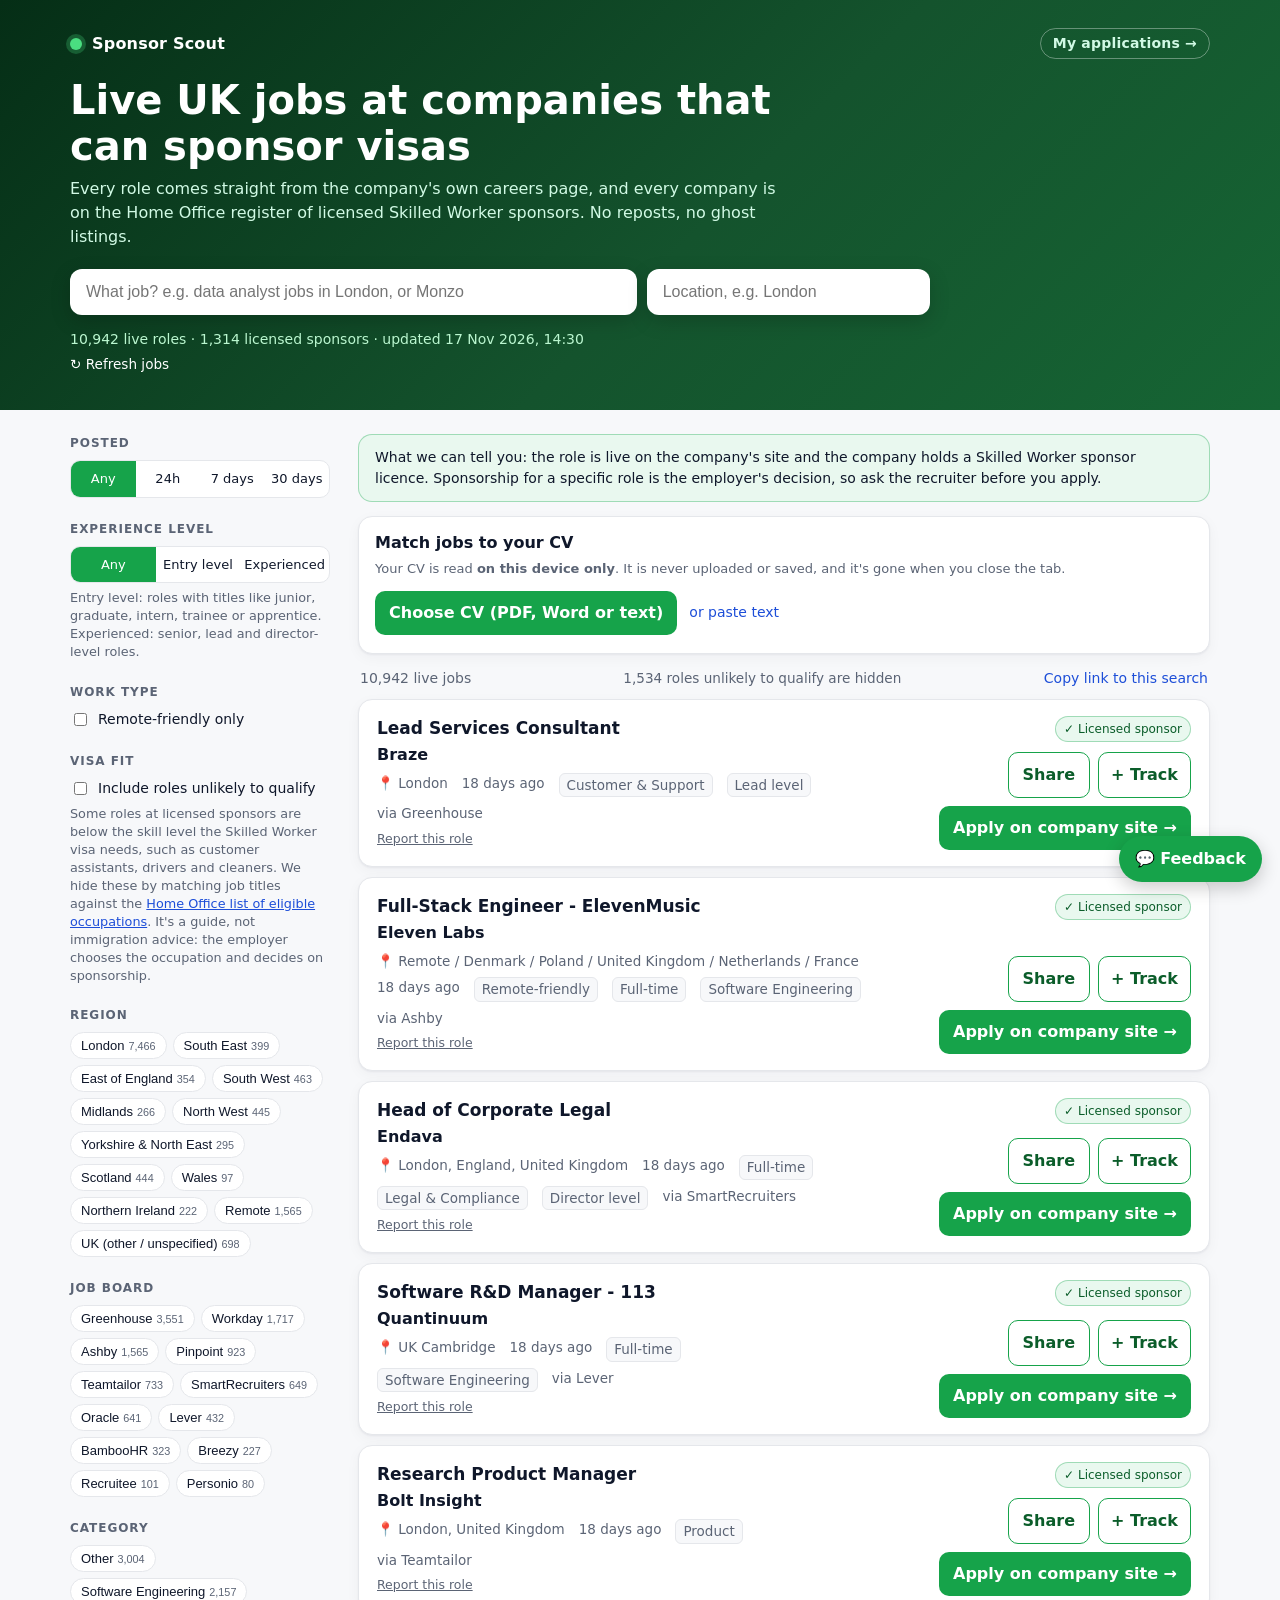
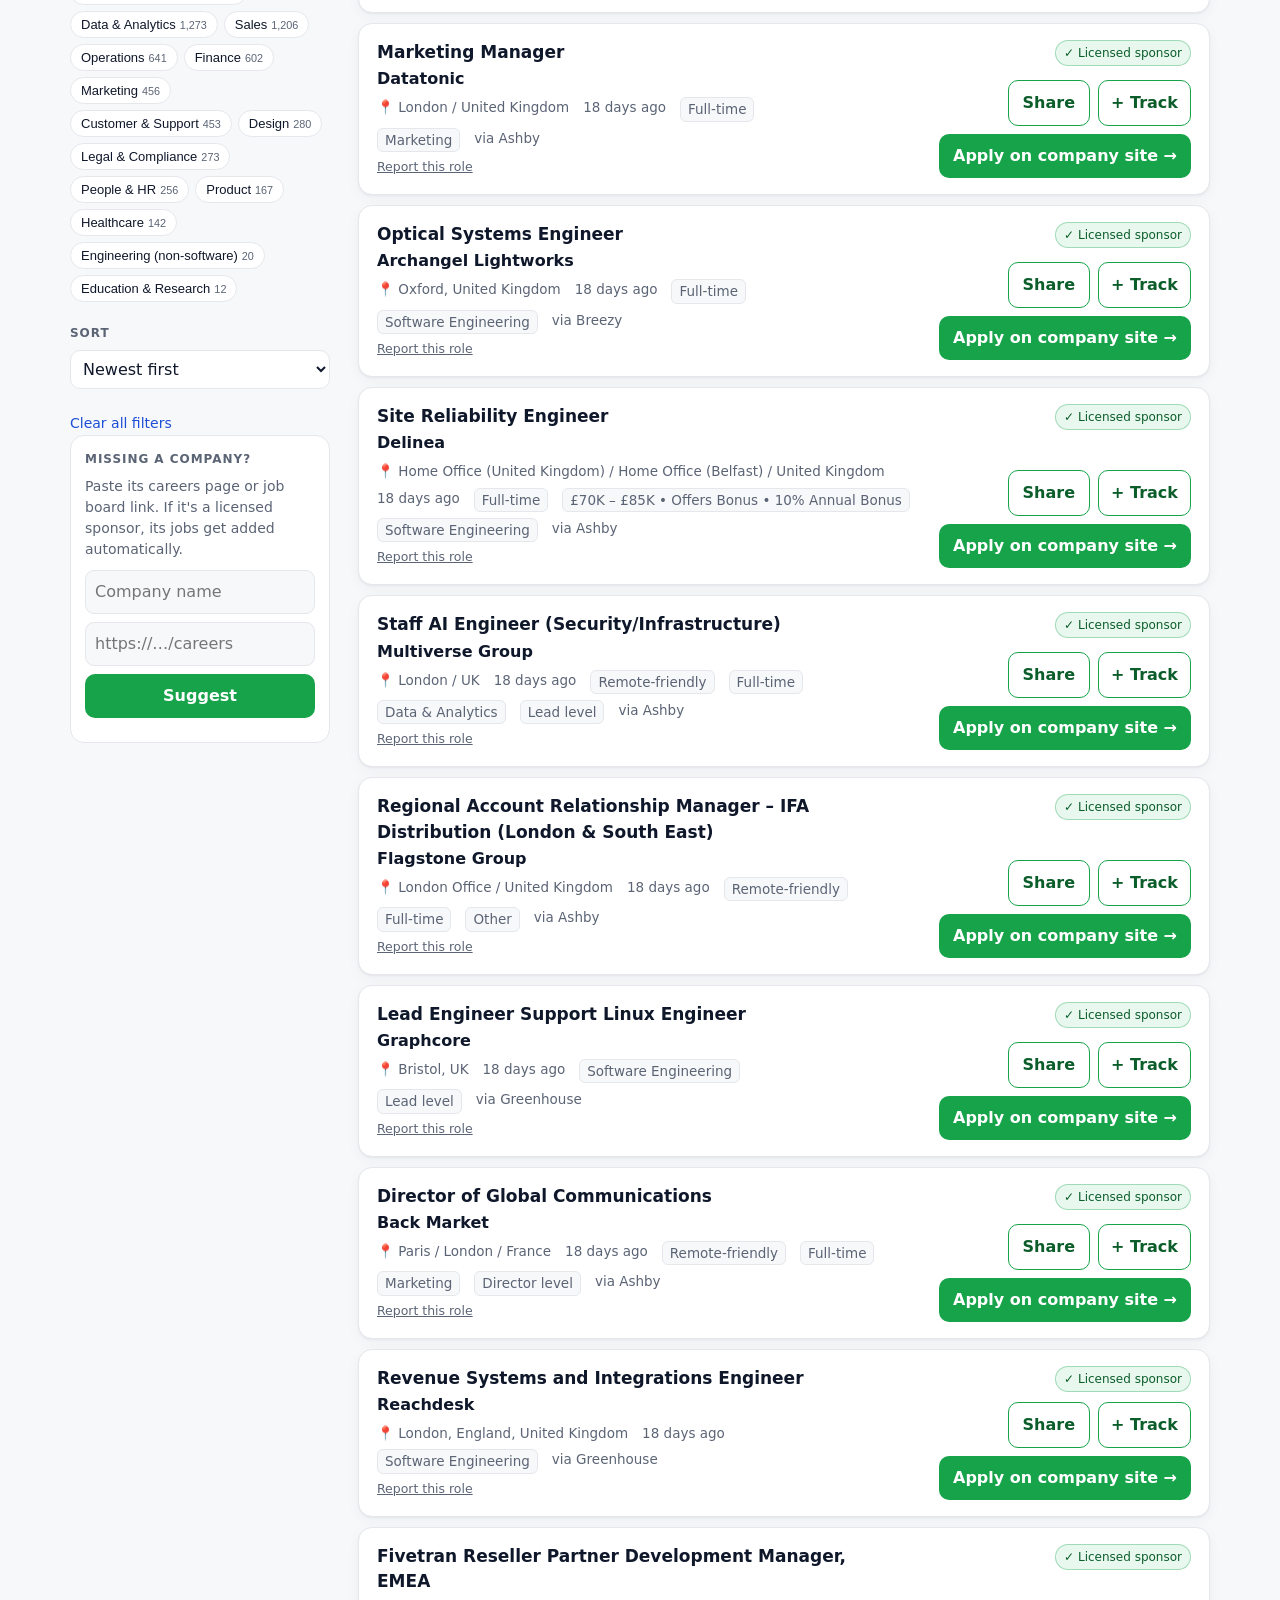
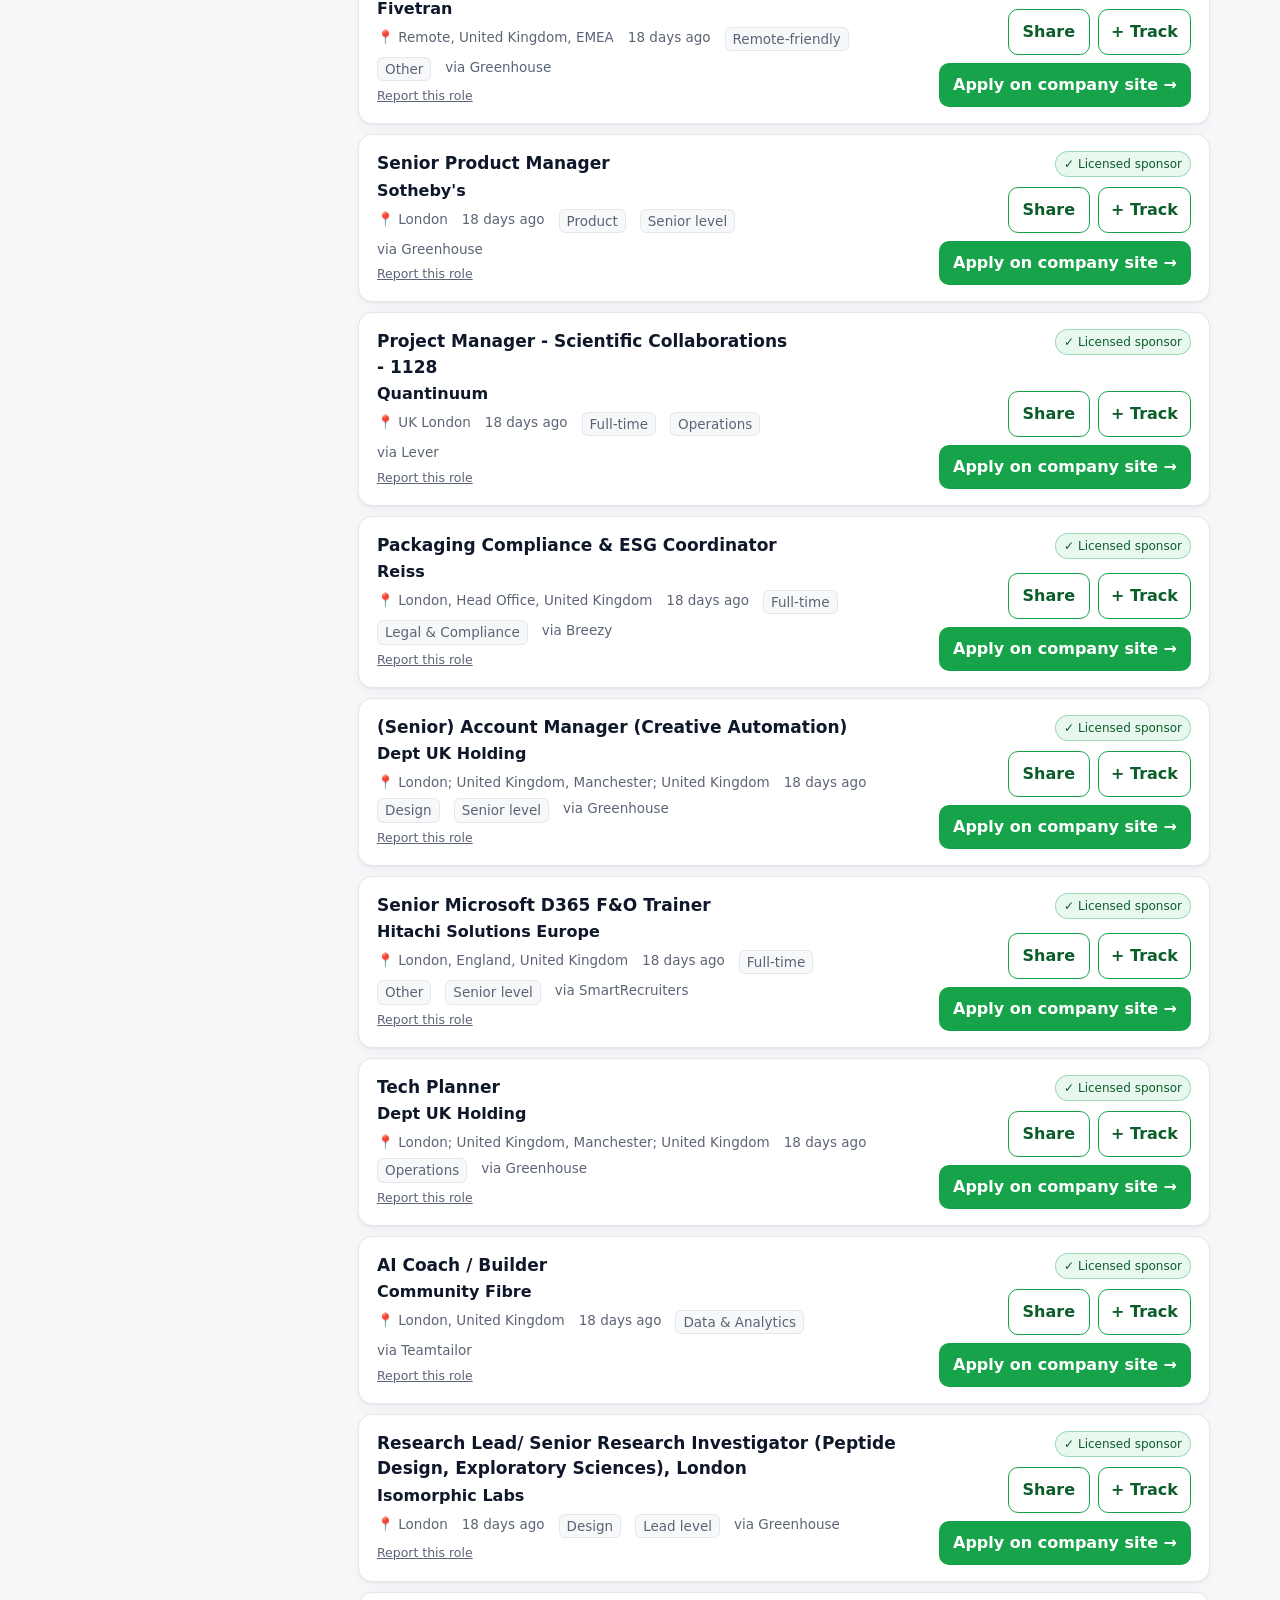
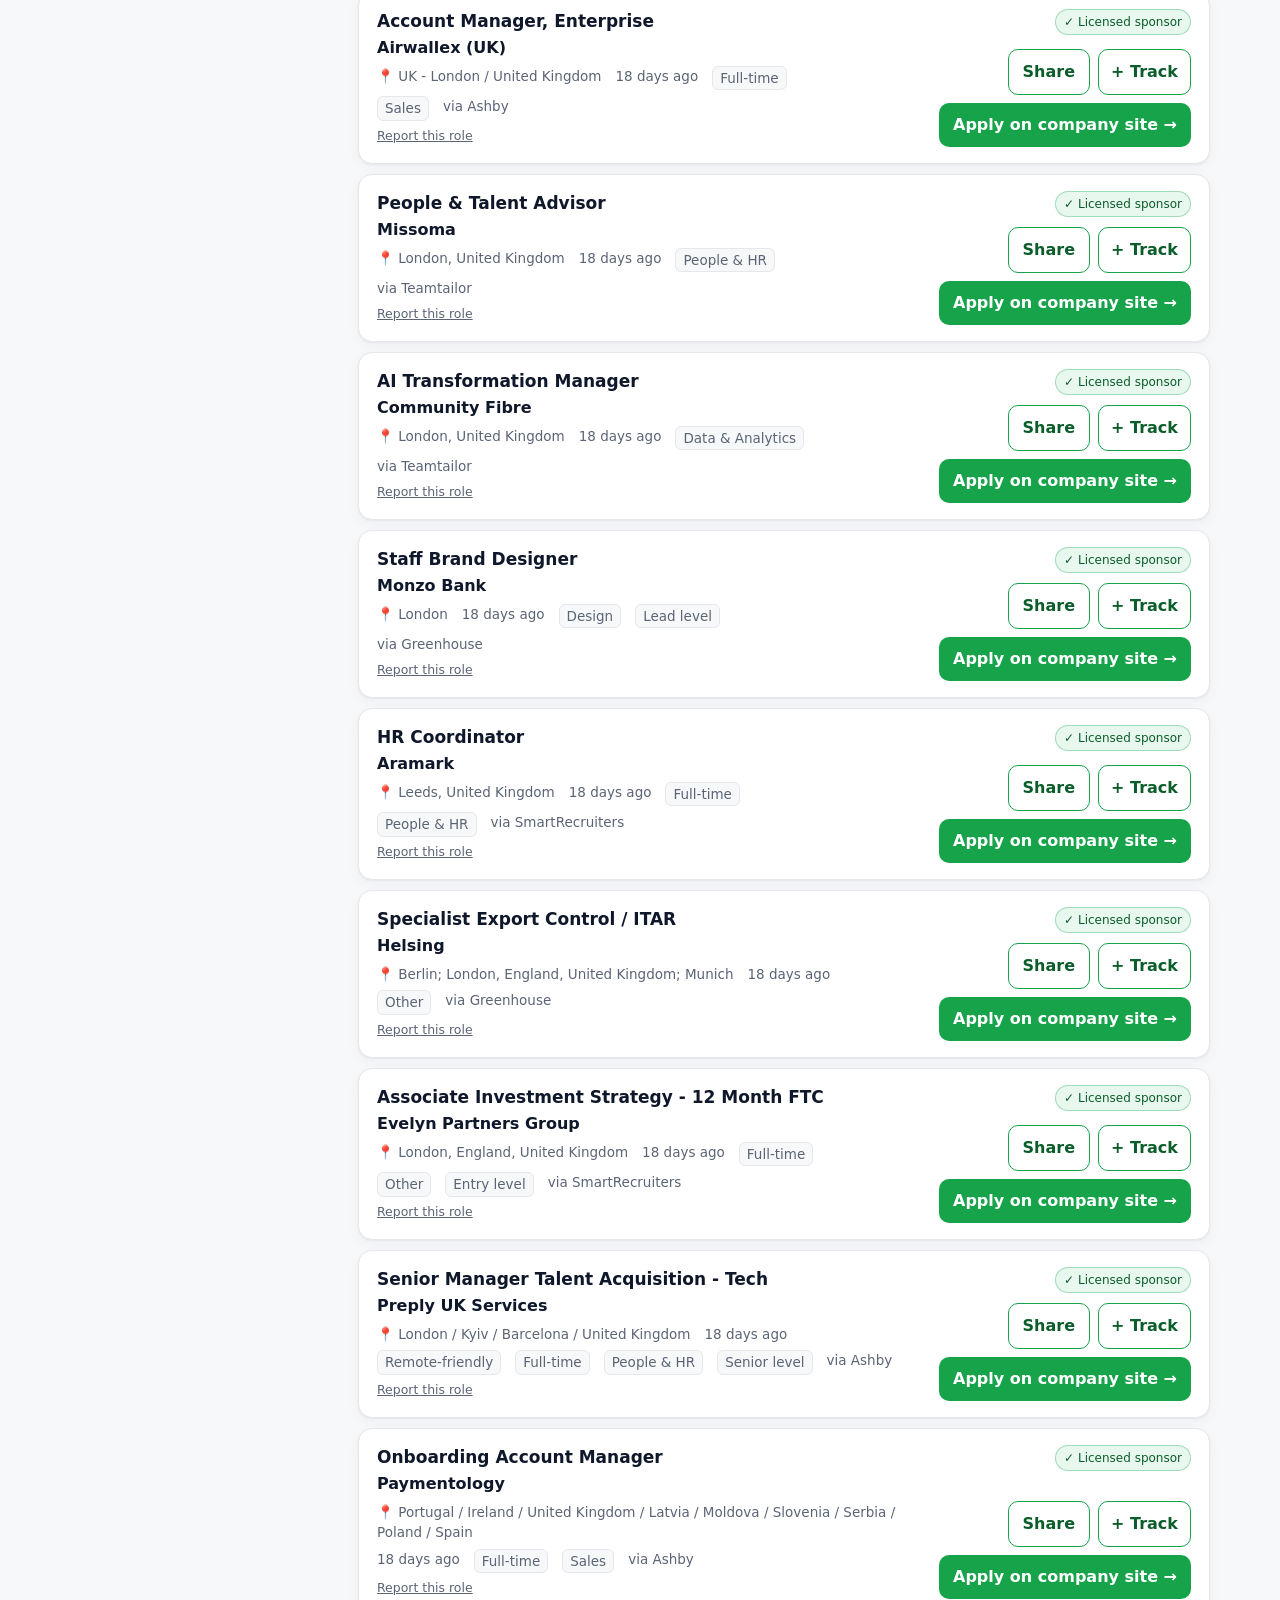
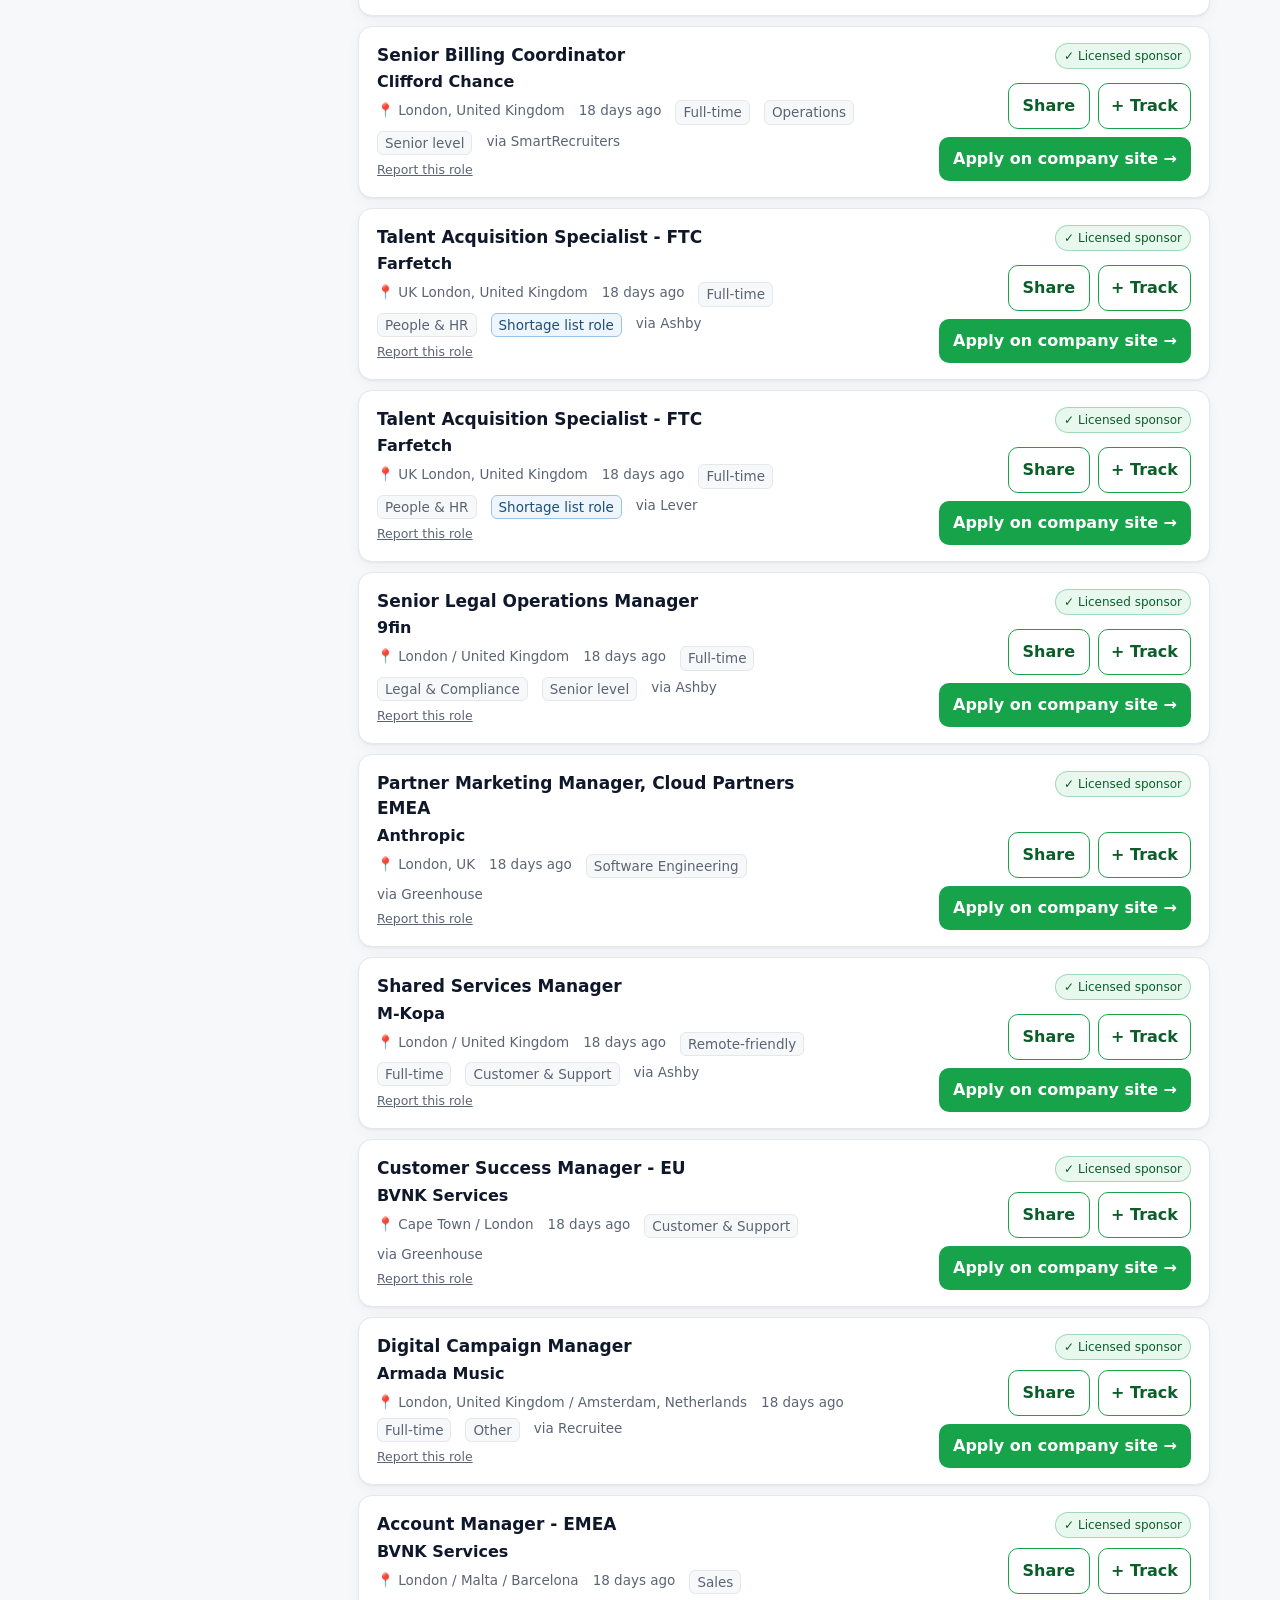
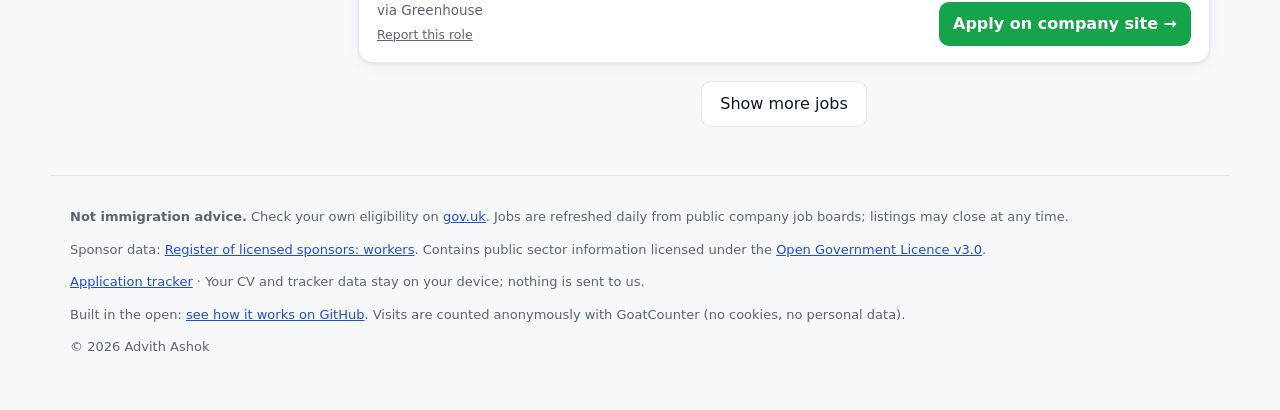
==== commit 8e325007: "Plain-English search: understands sentences like 'data analyst jobs in London'" ====
--- a/site/index.html
+++ b/site/index.html
@@ -26,10 +26,11 @@
     <h1 id="headline">Live UK jobs at companies that can sponsor visas</h1>
     <p class="lede" id="intro">Every role comes straight from the company's own careers page, and every company is on the Home Office register of licensed Skilled Worker sponsors. No reposts, no ghost listings.</p>
     <div class="search">
-      <input id="q" type="search" placeholder="Job title, company or skill, e.g. data analyst, Monzo" autocomplete="off" aria-label="Search jobs">
+      <input id="q" type="search" placeholder="What job? e.g. data analyst jobs in London, or Monzo" autocomplete="off" aria-label="Search jobs">
       <input id="loc" type="search" placeholder="Location, e.g. London" autocomplete="off" aria-label="Location" list="locList">
       <datalist id="locList"></datalist>
     </div>
+    <p class="qhint" id="qHint" hidden></p>
     <div class="stats" id="stats">Loading live jobs…</div>
     <div id="ticker" class="ticker" hidden><span id="tickerText"></span></div>
     <button id="refreshBtn" class="link" style="font-size:.85rem;margin-top:.25rem;color:#fff" hidden>↻ Refresh jobs</button>
--- a/site/style.css
+++ b/site/style.css
@@ -122,3 +122,4 @@
 .nudge .nstars button{background:none;border:0;font-size:1.25rem;color:#c9c9c9;cursor:pointer;padding:0 1px}
 .nudge .nstars:hover button{color:#f2b01e}.nudge .nstars button:hover~button{color:#c9c9c9}
 .nudge .nclose{background:none;border:0;font-size:1.2rem;color:var(--muted,#777);cursor:pointer}
+.qhint{margin:8px 0 0;font-size:14px;color:#fff;opacity:.9}
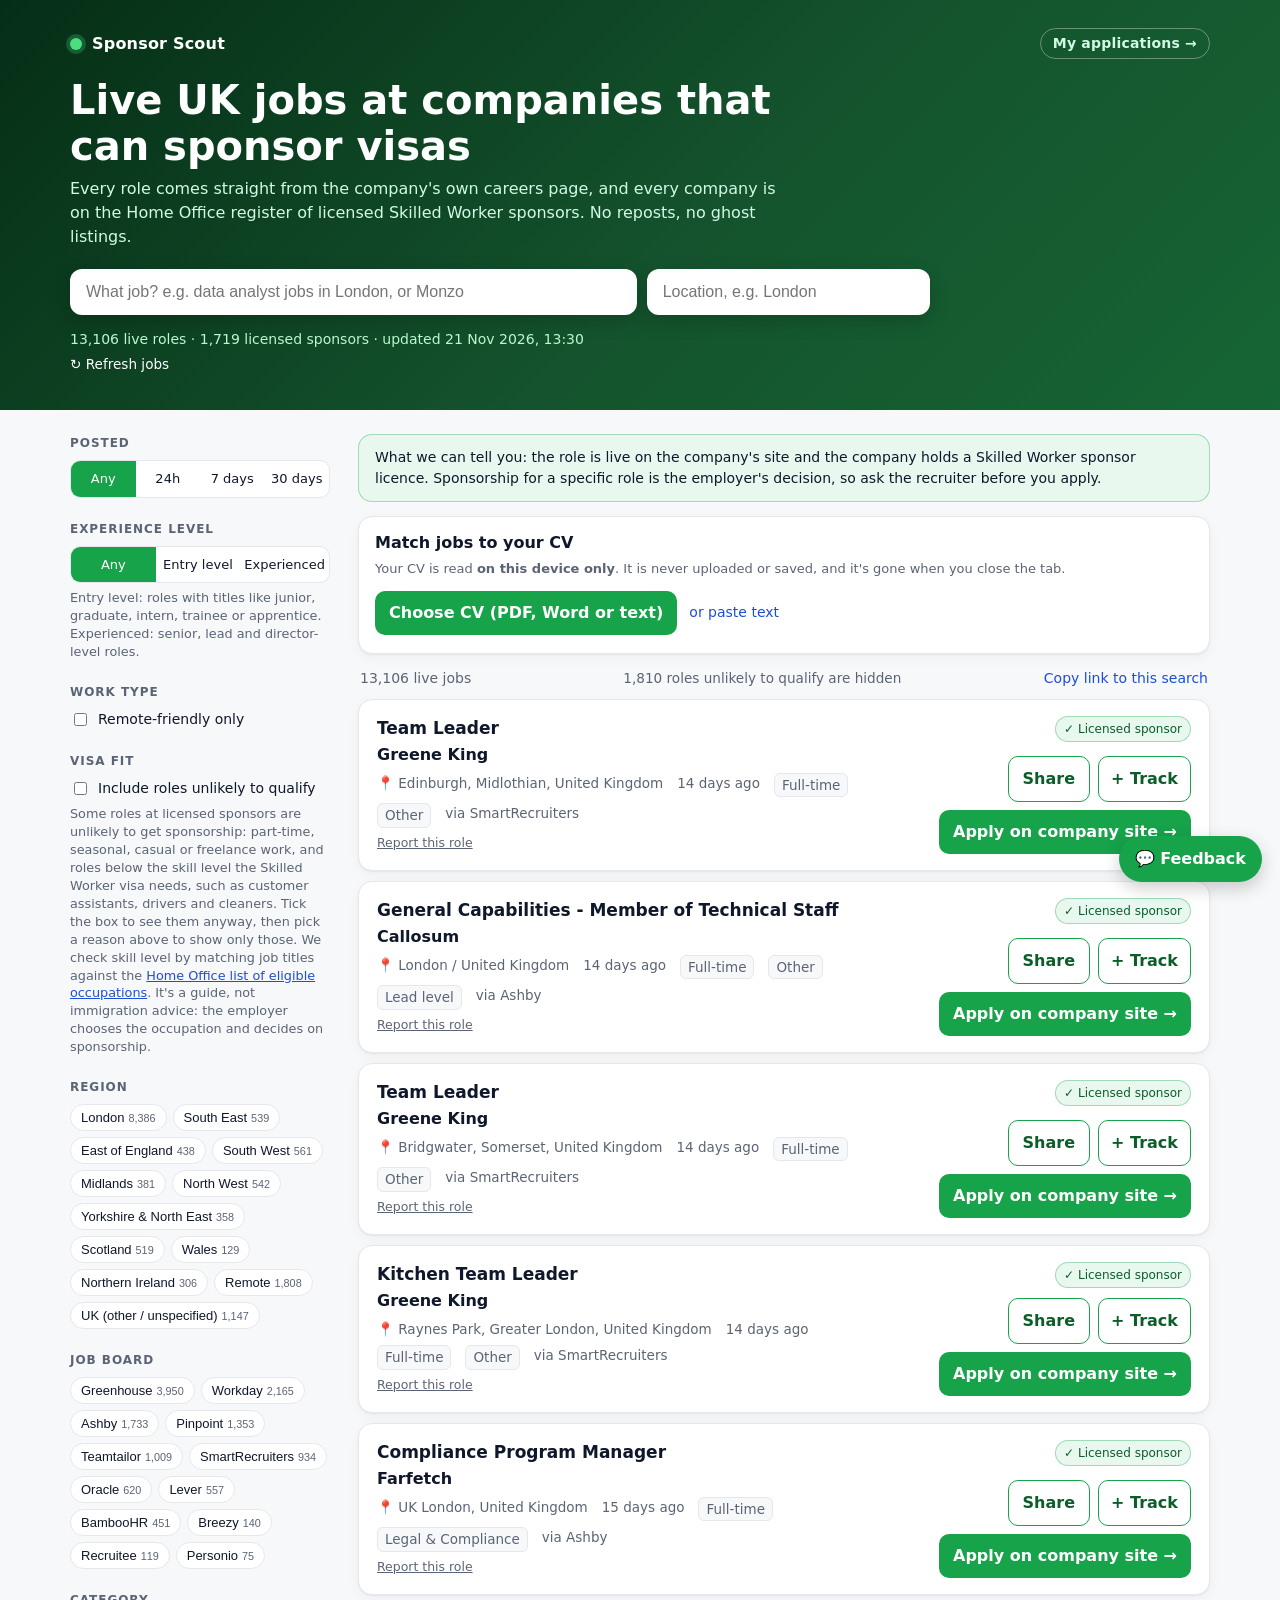
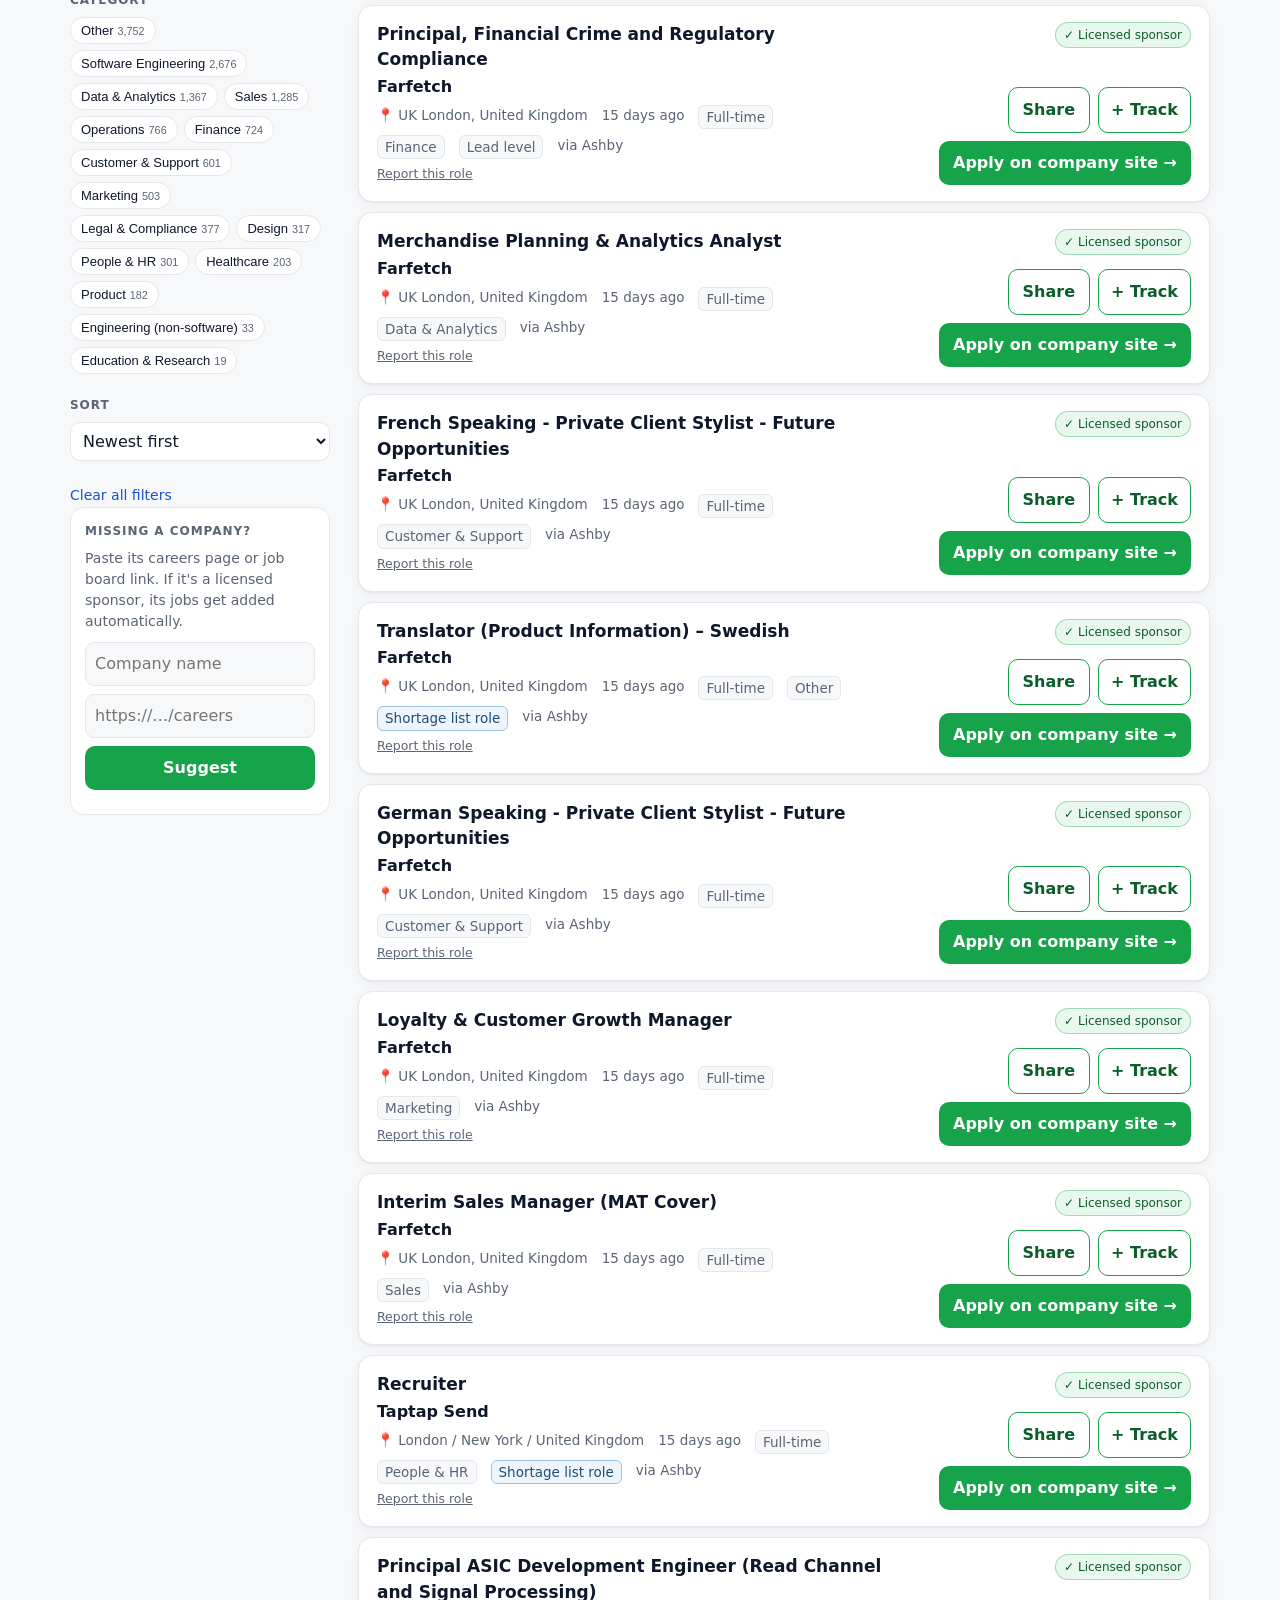
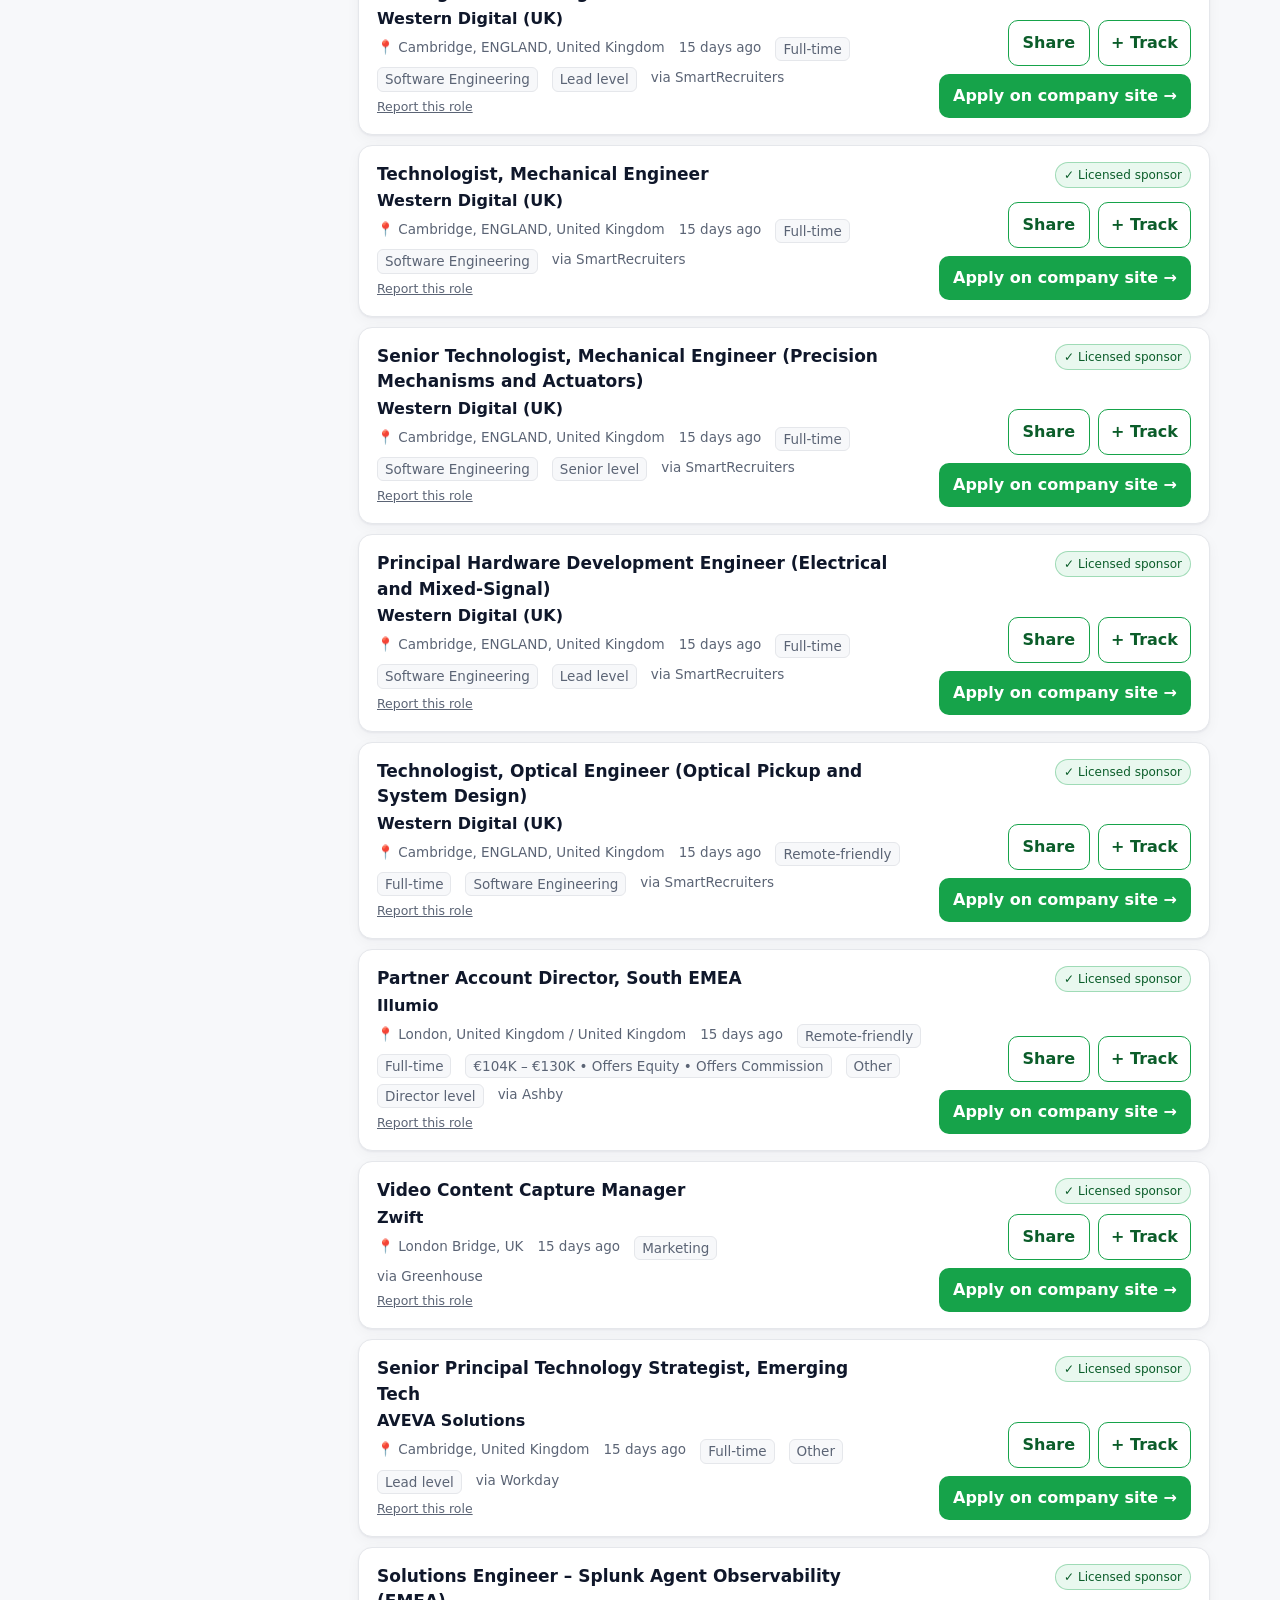
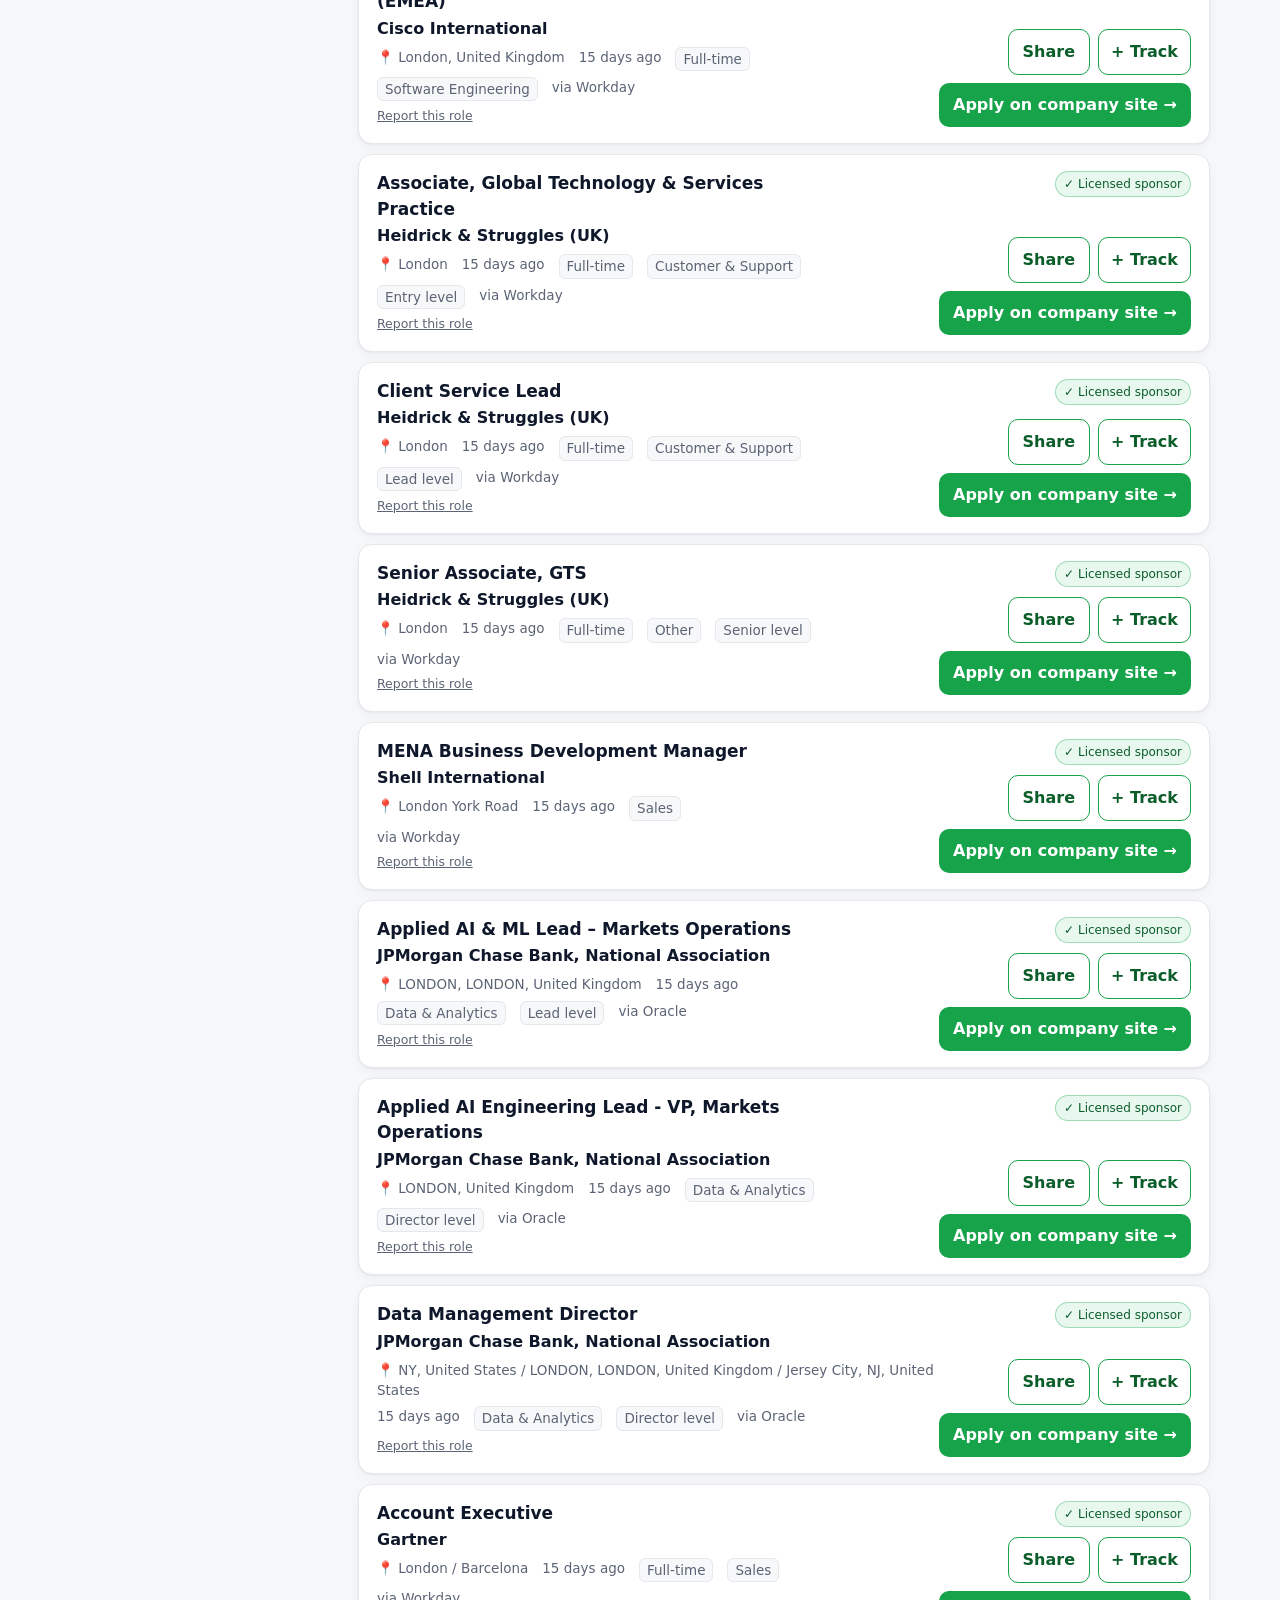
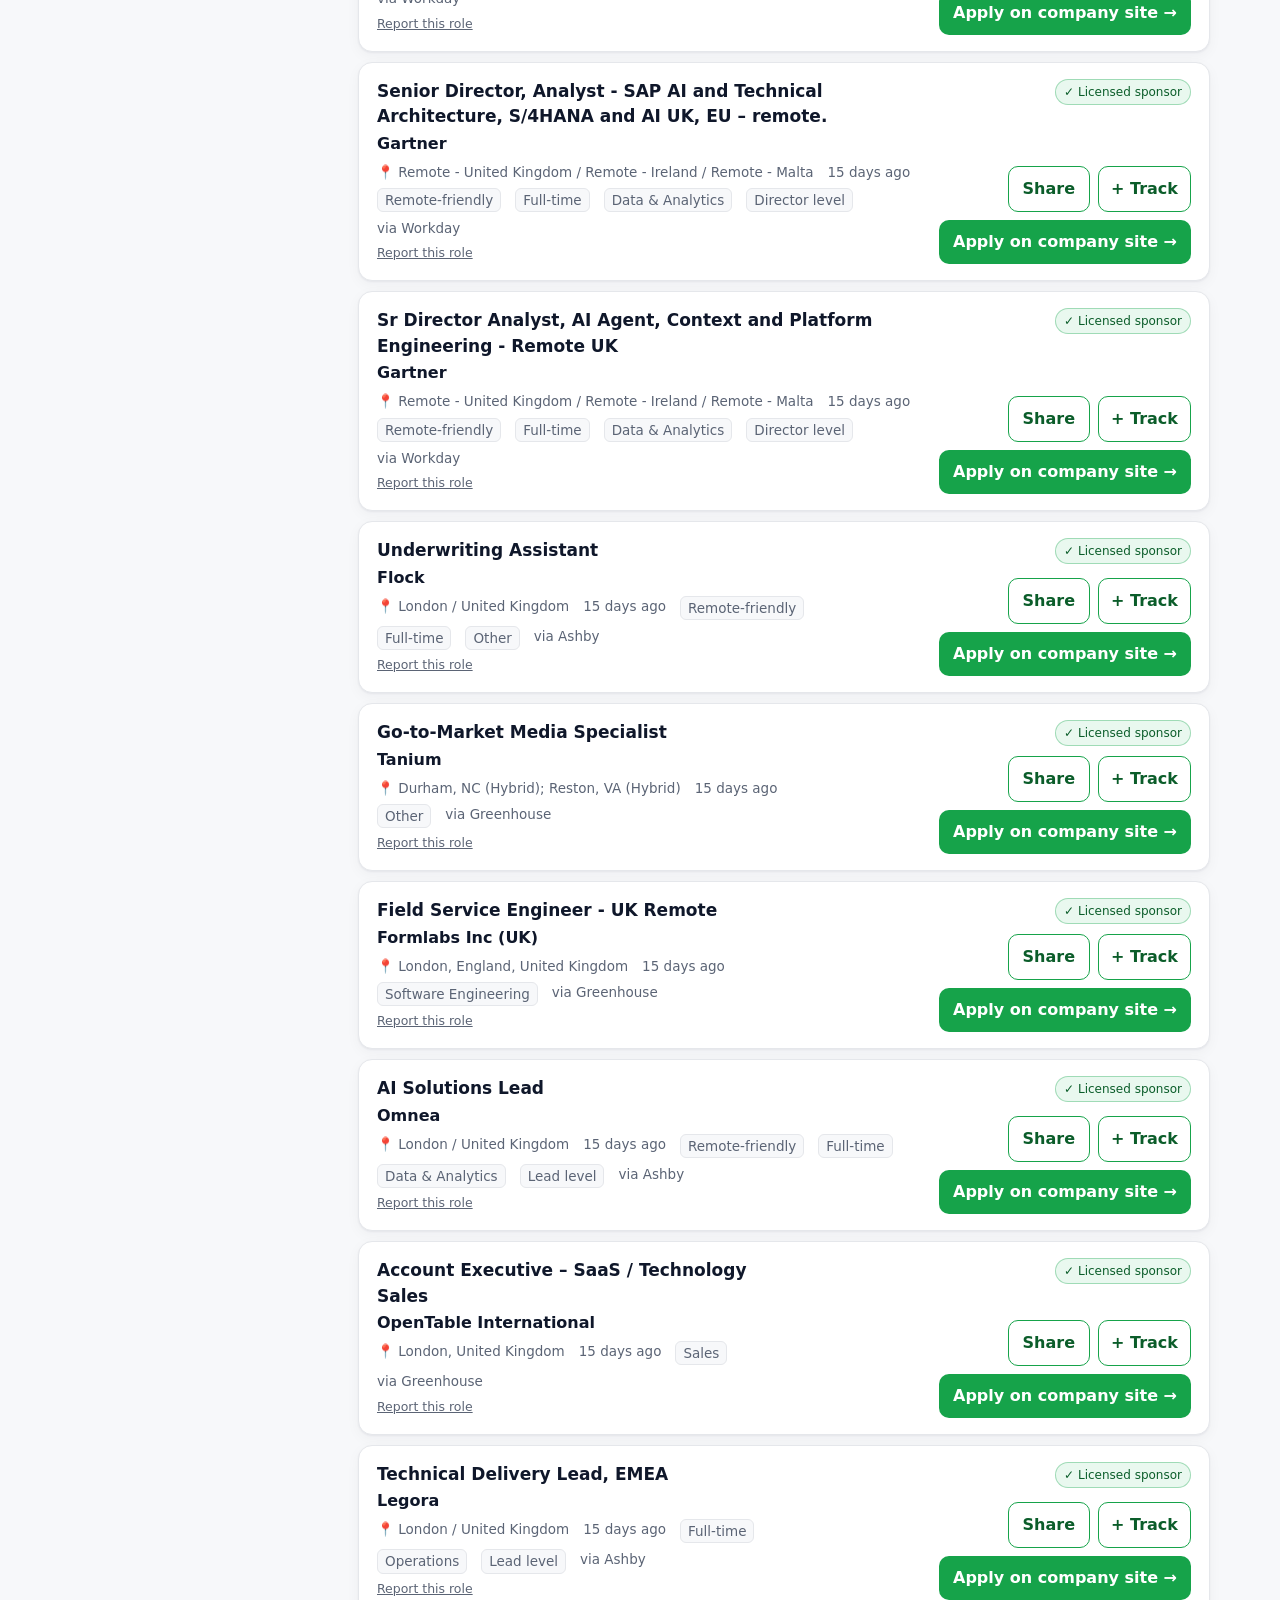
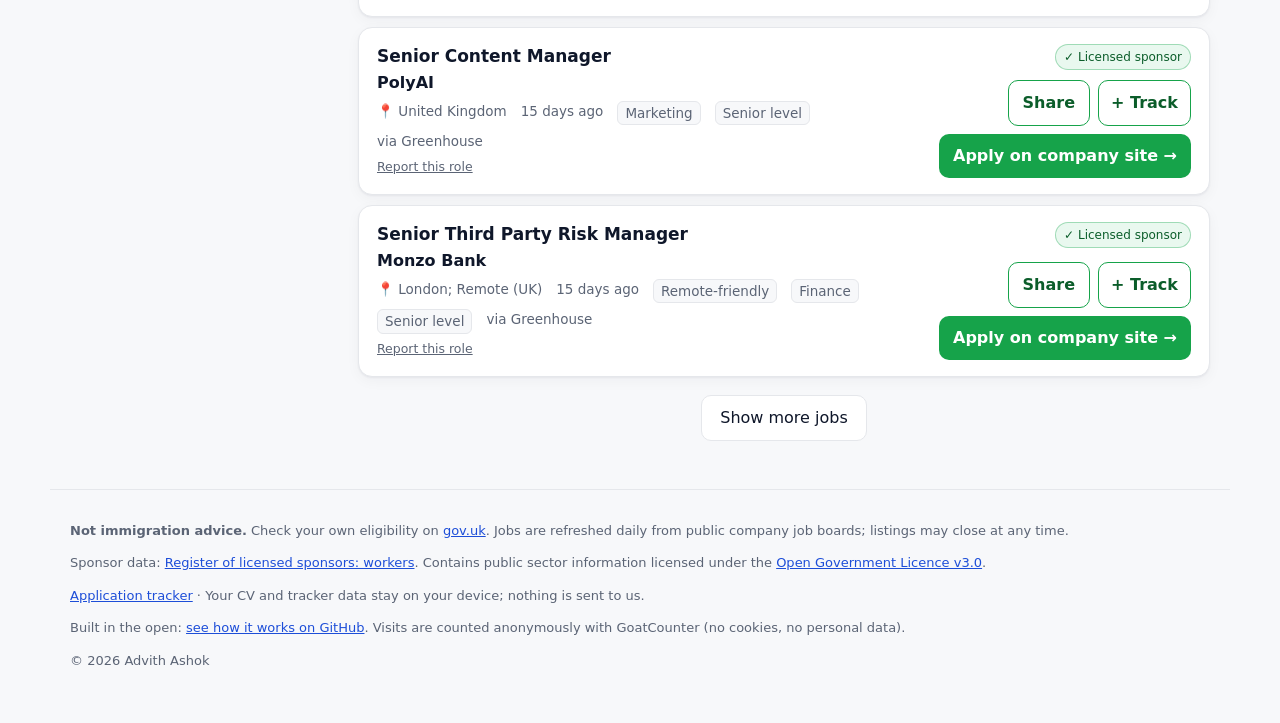
==== commit 27dcfb8d: "Always-hidden roles move under 'Include roles unlikely to qualify' with reason filters; reported rol" ====
--- a/site/index.html
+++ b/site/index.html
@@ -59,7 +59,8 @@
     <section>
       <h3>Visa fit</h3>
       <label class="chk"><input type="checkbox" id="showAll"> Include roles unlikely to qualify</label>
-      <p class="hint">Some roles at licensed sponsors are below the skill level the Skilled Worker visa needs, such as customer assistants, drivers and cleaners. We hide these by matching job titles against the <a href="https://www.gov.uk/guidance/immigration-rules/immigration-rules-appendix-skilled-occupations" target="_blank" rel="noopener">Home Office list of eligible occupations</a>. It's a guide, not immigration advice: the employer chooses the occupation and decides on sponsorship.</p>
+      <div id="why" class="chips" hidden></div>
+      <p class="hint">Some roles at licensed sponsors are unlikely to get sponsorship: part-time, seasonal, casual or freelance work, and roles below the skill level the Skilled Worker visa needs, such as customer assistants, drivers and cleaners. Tick the box to see them anyway, then pick a reason above to show only those. We check skill level by matching job titles against the <a href="https://www.gov.uk/guidance/immigration-rules/immigration-rules-appendix-skilled-occupations" target="_blank" rel="noopener">Home Office list of eligible occupations</a>. It's a guide, not immigration advice: the employer chooses the occupation and decides on sponsorship.</p>
     </section>
     <section>
       <h3>Region</h3>
